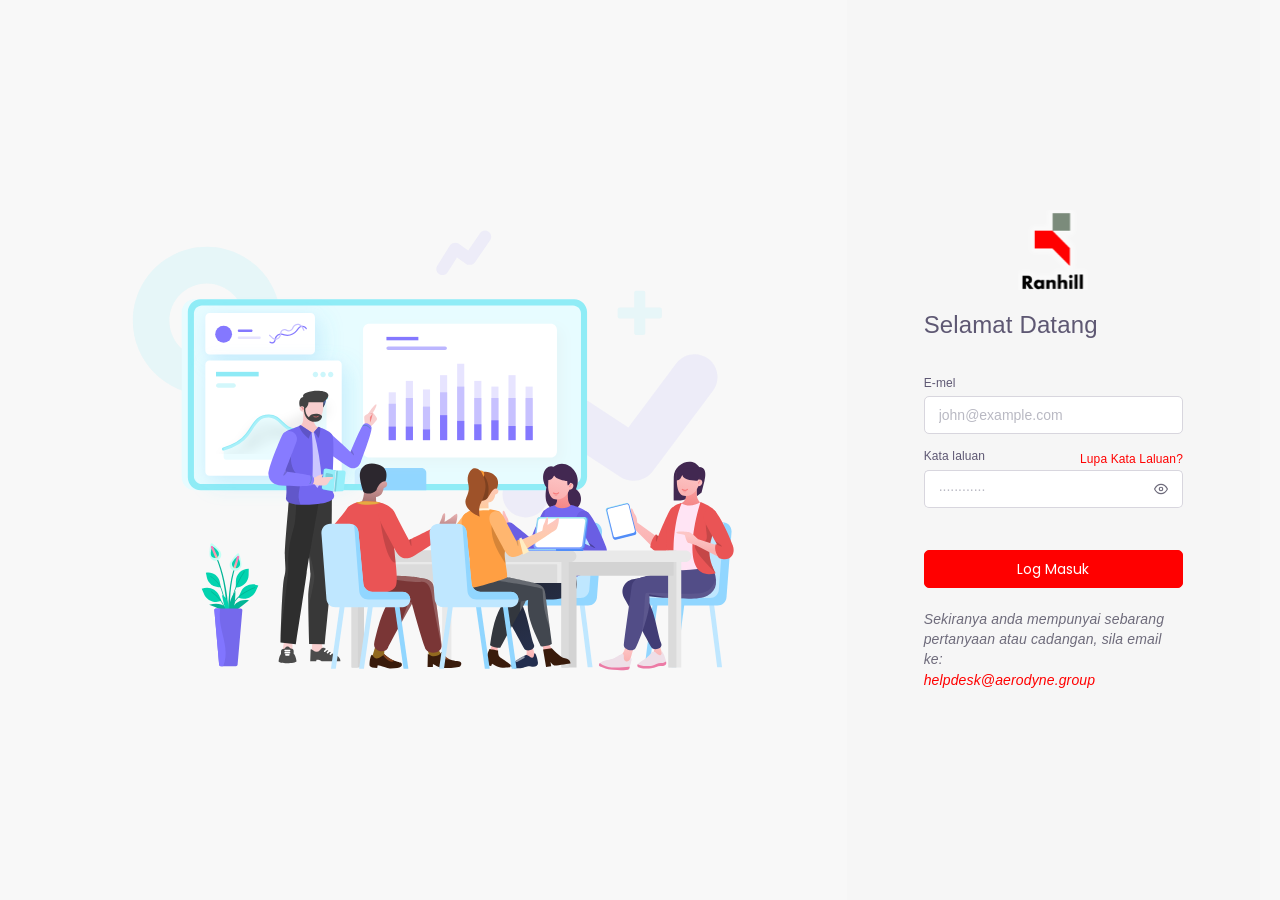
==== dev/index.html @ 2f84e198 "." ====
<!DOCTYPE html><html lang="en"><head><meta charset="utf-8"><meta http-equiv="X-UA-Compatible" content="IE=edge"><meta name="viewport" content="width=device-width,initial-scale=1,maximum-scale=1"><link rel="stylesheet" type="text/css" href="/loader.css"><link rel="icon" href="/favicon.ico"><link rel="stylesheet" href="https://cdnjs.cloudflare.com/ajax/libs/font-awesome/6.0.0/css/all.min.css" crossorigin="anonymous"><link href="https://fonts.googleapis.com/css2?family=Poppins:ital,wght@0,300;0,400;0,500;0,600;1,400&display=swap" rel="stylesheet"><title>RANHILL</title><link href="/css/chunk-03ecb1c4.260690ee.css" rel="prefetch"><link href="/css/chunk-05d6237e.71433089.css" rel="prefetch"><link href="/css/chunk-06770cbf.729e49d7.css" rel="prefetch"><link href="/css/chunk-07aac7b1.ab89e4b3.css" rel="prefetch"><link href="/css/chunk-0ba16ef6.c146b3fc.css" rel="prefetch"><link href="/css/chunk-110f6eea.3025764c.css" rel="prefetch"><link href="/css/chunk-127227ec.64ab61eb.css" rel="prefetch"><link href="/css/chunk-148cdbd4.ab89e4b3.css" rel="prefetch"><link href="/css/chunk-160bb21f.a2921c3e.css" rel="prefetch"><link href="/css/chunk-178dfb83.c356e072.css" rel="prefetch"><link href="/css/chunk-179b18a7.2e6e841d.css" rel="prefetch"><link href="/css/chunk-198aeab0.7c510acf.css" rel="prefetch"><link href="/css/chunk-1a415839.022b3b2d.css" rel="prefetch"><link href="/css/chunk-1b31fbc4.f773d3e7.css" rel="prefetch"><link href="/css/chunk-1ca1a880.d22d9204.css" rel="prefetch"><link href="/css/chunk-2355fd8a.7d46bb4c.css" rel="prefetch"><link href="/css/chunk-24d49e5a.d8c78e6c.css" rel="prefetch"><link href="/css/chunk-2e875005.1e9f063c.css" rel="prefetch"><link href="/css/chunk-30ff8ad4.8272717d.css" rel="prefetch"><link href="/css/chunk-3236db18.ddc5e78e.css" rel="prefetch"><link href="/css/chunk-35d09354.417ec0cc.css" rel="prefetch"><link href="/css/chunk-390c6b6b.23cd5af6.css" rel="prefetch"><link href="/css/chunk-39e95a2c.aeca7db2.css" rel="prefetch"><link href="/css/chunk-3f7c06d8.782434bb.css" rel="prefetch"><link href="/css/chunk-435533f0.fb41c150.css" rel="prefetch"><link href="/css/chunk-44751c38.a828943c.css" rel="prefetch"><link href="/css/chunk-4c1d3210.a9260ce9.css" rel="prefetch"><link href="/css/chunk-52c52418.fb08891b.css" rel="prefetch"><link href="/css/chunk-58c81aa1.3e3825b8.css" rel="prefetch"><link href="/css/chunk-673f908b.973eef01.css" rel="prefetch"><link href="/css/chunk-6934a207.6c42f71d.css" rel="prefetch"><link href="/css/chunk-6e8ed80b.59fa33c9.css" rel="prefetch"><link href="/css/chunk-70ae999c.42703868.css" rel="prefetch"><link href="/css/chunk-733ad7d5.ec0c1c99.css" rel="prefetch"><link href="/css/chunk-777c7d09.2e6e841d.css" rel="prefetch"><link href="/css/chunk-790e5ab4.c7137c7c.css" rel="prefetch"><link href="/css/chunk-7cc65ef8.118358fb.css" rel="prefetch"><link href="/css/chunk-891302b8.492509be.css" rel="prefetch"><link href="/css/chunk-9a2e267e.85ed22c4.css" rel="prefetch"><link href="/css/chunk-9ca20136.7b797d7b.css" rel="prefetch"><link href="/css/chunk-af31b2ae.3e3825b8.css" rel="prefetch"><link href="/css/chunk-b709aaae.f36eccb7.css" rel="prefetch"><link href="/css/chunk-b881814e.2e6e841d.css" rel="prefetch"><link href="/css/chunk-b8921f18.005cae42.css" rel="prefetch"><link href="/css/chunk-d2fe1882.01c46d05.css" rel="prefetch"><link href="/css/chunk-ddd0a8fa.6bf59165.css" rel="prefetch"><link href="/css/chunk-e19f2c1c.d17dad1d.css" rel="prefetch"><link href="/js/chunk-03ecb1c4.d60ad6bf.js" rel="prefetch"><link href="/js/chunk-05d6237e.ffaaebe8.js" rel="prefetch"><link href="/js/chunk-06770cbf.7de17433.js" rel="prefetch"><link href="/js/chunk-07aac7b1.cc33c944.js" rel="prefetch"><link href="/js/chunk-0ba16ef6.06ba91e3.js" rel="prefetch"><link href="/js/chunk-110f6eea.30cc268a.js" rel="prefetch"><link href="/js/chunk-127227ec.dcae92b0.js" rel="prefetch"><link href="/js/chunk-148cdbd4.57b6c246.js" rel="prefetch"><link href="/js/chunk-160bb21f.0d377065.js" rel="prefetch"><link href="/js/chunk-178dfb83.2232e7b7.js" rel="prefetch"><link href="/js/chunk-179b18a7.9a9a5b9d.js" rel="prefetch"><link href="/js/chunk-18f2ad66.2487ccb2.js" rel="prefetch"><link href="/js/chunk-18f37820.0db5993f.js" rel="prefetch"><link href="/js/chunk-198aeab0.93be19cb.js" rel="prefetch"><link href="/js/chunk-1a415839.d2598322.js" rel="prefetch"><link href="/js/chunk-1a746d4a.dd40b6c6.js" rel="prefetch"><link href="/js/chunk-1b31fbc4.3e276177.js" rel="prefetch"><link href="/js/chunk-1ca1a880.13b84cdd.js" rel="prefetch"><link href="/js/chunk-2355fd8a.9dc04153.js" rel="prefetch"><link href="/js/chunk-24d49e5a.3431355a.js" rel="prefetch"><link href="/js/chunk-2d0aa566.05207399.js" rel="prefetch"><link href="/js/chunk-2d0abe09.b624ef4e.js" rel="prefetch"><link href="/js/chunk-2d0aed27.b1f13cc4.js" rel="prefetch"><link href="/js/chunk-2d0b28ca.ec06229b.js" rel="prefetch"><link href="/js/chunk-2d0b2954.a2c38927.js" rel="prefetch"><link href="/js/chunk-2d0b39cb.119cf414.js" rel="prefetch"><link href="/js/chunk-2d0b6719.005c22be.js" rel="prefetch"><link href="/js/chunk-2d0b8ddc.a29aff2f.js" rel="prefetch"><link href="/js/chunk-2d0b919c.685f4527.js" rel="prefetch"><link href="/js/chunk-2d0ba1c4.4333753f.js" rel="prefetch"><link href="/js/chunk-2d0ba462.e46ebbcc.js" rel="prefetch"><link href="/js/chunk-2d0ba757.f46a2a88.js" rel="prefetch"><link href="/js/chunk-2d0bae13.754ec230.js" rel="prefetch"><link href="/js/chunk-2d0bd263.06ee1d8d.js" rel="prefetch"><link href="/js/chunk-2d0c4c35.b2000732.js" rel="prefetch"><link href="/js/chunk-2d0c7ce7.8155f228.js" rel="prefetch"><link href="/js/chunk-2d0c8069.02d17e1c.js" rel="prefetch"><link href="/js/chunk-2d0c89cb.688a4829.js" rel="prefetch"><link href="/js/chunk-2d0c8c20.593c5343.js" rel="prefetch"><link href="/js/chunk-2d0c9347.124b1f70.js" rel="prefetch"><link href="/js/chunk-2d0cbc5a.8de8096f.js" rel="prefetch"><link href="/js/chunk-2d0ced80.f0d0e439.js" rel="prefetch"><link href="/js/chunk-2d0cfae2.7daa9955.js" rel="prefetch"><link href="/js/chunk-2d0d2ae8.5f268d76.js" rel="prefetch"><link href="/js/chunk-2d0d30f4.5a922444.js" rel="prefetch"><link href="/js/chunk-2d0d3a96.ae4dfda1.js" rel="prefetch"><link href="/js/chunk-2d0d3c19.f3f12f68.js" rel="prefetch"><link href="/js/chunk-2d0d3fb6.6655cb24.js" rel="prefetch"><link href="/js/chunk-2d0d61dc.3d89e9a8.js" rel="prefetch"><link href="/js/chunk-2d0db867.beddc076.js" rel="prefetch"><link href="/js/chunk-2d0de343.abc50430.js" rel="prefetch"><link href="/js/chunk-2d0de940.15c9b0f2.js" rel="prefetch"><link href="/js/chunk-2d0e1459.7831a556.js" rel="prefetch"><link href="/js/chunk-2d0e59b3.09d046a8.js" rel="prefetch"><link href="/js/chunk-2d0e998d.ad64ce4a.js" rel="prefetch"><link href="/js/chunk-2d216214.259cecad.js" rel="prefetch"><link href="/js/chunk-2d216257.69e90091.js" rel="prefetch"><link href="/js/chunk-2d217318.599ae474.js" rel="prefetch"><link href="/js/chunk-2d217c5f.ce4b41f6.js" rel="prefetch"><link href="/js/chunk-2d21ace6.d151709a.js" rel="prefetch"><link href="/js/chunk-2d21b4cb.dae875c9.js" rel="prefetch"><link href="/js/chunk-2d21e3c8.debc26f0.js" rel="prefetch"><link href="/js/chunk-2d222d05.8f06262c.js" rel="prefetch"><link href="/js/chunk-2d224d0e.16e85978.js" rel="prefetch"><link href="/js/chunk-2d2254d0.84d24198.js" rel="prefetch"><link href="/js/chunk-2d2259b9.e831d10e.js" rel="prefetch"><link href="/js/chunk-2d2266fa.c4787ad0.js" rel="prefetch"><link href="/js/chunk-2d226ccb.6bfb64f5.js" rel="prefetch"><link href="/js/chunk-2d228ff3.95312c51.js" rel="prefetch"><link href="/js/chunk-2d2299c9.eff2f5f2.js" rel="prefetch"><link href="/js/chunk-2d22cc61.a6c76a1a.js" rel="prefetch"><link href="/js/chunk-2d22d0a1.4067e2eb.js" rel="prefetch"><link href="/js/chunk-2d230321.57cdf2eb.js" rel="prefetch"><link href="/js/chunk-2d230445.755d5ebd.js" rel="prefetch"><link href="/js/chunk-2d237151.533ed2d1.js" rel="prefetch"><link href="/js/chunk-2d238295.75d793dc.js" rel="prefetch"><link href="/js/chunk-2e875005.31930326.js" rel="prefetch"><link href="/js/chunk-30f9c660.a75426ef.js" rel="prefetch"><link href="/js/chunk-30ff8ad4.58dc1436.js" rel="prefetch"><link href="/js/chunk-3236db18.ec442583.js" rel="prefetch"><link href="/js/chunk-3465fcdc.c9b434c8.js" rel="prefetch"><link href="/js/chunk-359168a8.5a66680e.js" rel="prefetch"><link href="/js/chunk-35d09354.14cbfce1.js" rel="prefetch"><link href="/js/chunk-37b8d9d4.b94788d7.js" rel="prefetch"><link href="/js/chunk-390c6b6b.78363cfd.js" rel="prefetch"><link href="/js/chunk-39e95a2c.e5cc638b.js" rel="prefetch"><link href="/js/chunk-3b00b17d.ffbba97d.js" rel="prefetch"><link href="/js/chunk-3f7c06d8.0bc57e3c.js" rel="prefetch"><link href="/js/chunk-402bd283.656e255b.js" rel="prefetch"><link href="/js/chunk-435533f0.7e395b0e.js" rel="prefetch"><link href="/js/chunk-44751c38.1476b5b5.js" rel="prefetch"><link href="/js/chunk-47ae8bea.41c0903a.js" rel="prefetch"><link href="/js/chunk-4c1d3210.3a7d9ed3.js" rel="prefetch"><link href="/js/chunk-52c52418.87268f0c.js" rel="prefetch"><link href="/js/chunk-58c81aa1.2dad254a.js" rel="prefetch"><link href="/js/chunk-673f908b.c94c89c9.js" rel="prefetch"><link href="/js/chunk-6934a207.6d8c076c.js" rel="prefetch"><link href="/js/chunk-6e8ed80b.e80f062f.js" rel="prefetch"><link href="/js/chunk-6ed52977.da3e84e3.js" rel="prefetch"><link href="/js/chunk-70ae999c.eda5810b.js" rel="prefetch"><link href="/js/chunk-73263c9f.a4776e99.js" rel="prefetch"><link href="/js/chunk-733ad7d5.cf69e432.js" rel="prefetch"><link href="/js/chunk-777c7d09.f41a94d1.js" rel="prefetch"><link href="/js/chunk-790e5ab4.d4cd9d71.js" rel="prefetch"><link href="/js/chunk-7cc65ef8.3d9bb814.js" rel="prefetch"><link href="/js/chunk-7ccf4098.e66bce88.js" rel="prefetch"><link href="/js/chunk-82057316.eb8380c0.js" rel="prefetch"><link href="/js/chunk-891302b8.83edc64e.js" rel="prefetch"><link href="/js/chunk-8bd0957e.398c4612.js" rel="prefetch"><link href="/js/chunk-9a2e267e.22f3f951.js" rel="prefetch"><link href="/js/chunk-9ca20136.618088a8.js" rel="prefetch"><link href="/js/chunk-af31b2ae.2c5631fb.js" rel="prefetch"><link href="/js/chunk-b709aaae.54337431.js" rel="prefetch"><link href="/js/chunk-b881814e.7c911fc7.js" rel="prefetch"><link href="/js/chunk-b8921f18.17f7e727.js" rel="prefetch"><link href="/js/chunk-cc333910.51f6a846.js" rel="prefetch"><link href="/js/chunk-d2fe1882.302f3a80.js" rel="prefetch"><link href="/js/chunk-d4159152.fab089bf.js" rel="prefetch"><link href="/js/chunk-ddd0a8fa.bc2a8ab4.js" rel="prefetch"><link href="/js/chunk-e19f2c1c.ffceb874.js" rel="prefetch"><link href="/js/chunk-f97bc402.8240c5e8.js" rel="prefetch"><link href="/css/app.a037b772.css" rel="preload" as="style"><link href="/css/chunk-vendors.2bca5680.css" rel="preload" as="style"><link href="/js/app.f7d93f79.js" rel="preload" as="script"><link href="/js/chunk-vendors.0d0452e2.js" rel="preload" as="script"><link href="/css/chunk-vendors.2bca5680.css" rel="stylesheet"><link href="/css/app.a037b772.css" rel="stylesheet"></head><body><noscript><strong>Please enable Javascript to continue.</strong></noscript><div id="loading-bg"><div class="loading-logo"><img width="120px" src="/logo.png" alt="Logo"></div><div class="loading"><div class="effect-1 effects"></div><div class="effect-2 effects"></div><div class="effect-3 effects"></div></div></div><div id="app"></div><script src="/js/chunk-vendors.0d0452e2.js"></script><script src="/js/app.f7d93f79.js"></script></body></html>
---- loader.css ----
body {
  margin: 0;
}

#loading-bg {
  width: 100%;
  height: 100%;
  background: #fff;
  display: block;
  position: absolute;
}
.loading-logo {
  position: absolute;
  left: calc(50% - 65px);
  top: 42%;
}
.loading {
  position: absolute;
  left: calc(50% - 35px);
  top: 55%;
  width: 55px;
  height: 55px;
  border-radius: 50%;
  -webkit-box-sizing: border-box;
  box-sizing: border-box;
  border: 3px solid transparent;
}
.loading .effect-1,
.loading .effect-2 {
  position: absolute;
  width: 100%;
  height: 100%;
  border: 3px solid transparent;
  /* border-left: 3px solid rgba(121, 97, 249, 1); */
  border-left: 3px solid #09909f;
  border-radius: 50%;
  -webkit-box-sizing: border-box;
  box-sizing: border-box;
}

.loading .effect-1 {
  animation: rotate 1s ease infinite;
}
.loading .effect-2 {
  animation: rotateOpacity 1s ease infinite 0.1s;
}
.loading .effect-3 {
  position: absolute;
  width: 100%;
  height: 100%;
  border: 3px solid transparent;
  /* border-left: 3px solid rgba(121, 97, 249, 1); */
  border-left: 3px solid #28c76f;
  -webkit-animation: rotateOpacity 1s ease infinite 0.2s;
  animation: rotateOpacity 1s ease infinite 0.2s;
  border-radius: 50%;
  -webkit-box-sizing: border-box;
  box-sizing: border-box;
}

.loading .effects {
  transition: all 0.3s ease;
}

@keyframes rotate {
  0% {
    -webkit-transform: rotate(0deg);
    transform: rotate(0deg);
  }
  100% {
    -webkit-transform: rotate(1turn);
    transform: rotate(1turn);
  }
}
@keyframes rotateOpacity {
  0% {
    -webkit-transform: rotate(0deg);
    transform: rotate(0deg);
    opacity: 0.1;
  }
  100% {
    -webkit-transform: rotate(1turn);
    transform: rotate(1turn);
    opacity: 1;
  }
}
---- css/chunk-03ecb1c4.260690ee.css ----
.sini[data-v-280d4fc0]{height:3.714rem}.sini[data-v-280d4fc0],.sini[data-v-e28539a2]{display:block;width:100%;font-size:1rem;font-weight:400;line-height:1.45}.sini[data-v-e28539a2]{height:2.714rem}
---- css/chunk-05d6237e.71433089.css ----
.styleFont{font-size:2.5rem!important}.custom-checkbox .custom-control-label,.custom-radio .custom-control-label{font-size:1.5rem;position:static}.timeline-item-point[data-v-6797e8b6]{position:absolute;left:-6px;width:12px;height:12px;border-radius:50%;z-index:1}.timeline-item-point[data-v-6797e8b6]:before{content:"";z-index:1;border-radius:50%;width:20px;height:20px;position:absolute;top:-4px;left:-4px;bottom:0;right:0}.timeline-item[data-v-6797e8b6]{padding-left:2.5rem;position:relative}.timeline-item[data-v-6797e8b6]:not(:last-of-type){padding-bottom:2rem;border-left:1px solid red}.timeline-item[data-v-6797e8b6]:last-of-type:after{content:"";position:absolute;left:0;bottom:0;width:1px;height:100%;background:linear-gradient(#fff,#fff)}.timeline-item .timeline-item-point[data-v-6797e8b6]{position:absolute;left:-7px;width:12px;height:12px;top:0;border-radius:50%;z-index:1}.timeline-item .timeline-item-point[data-v-6797e8b6]:before{content:"";z-index:1;border-radius:50%;width:20px;height:20px;position:absolute;top:-4px;left:-4px;bottom:0;right:0}[data-v-700eba86]::-webkit-scrollbar{width:0;height:0}[data-v-700eba86]:hover::-webkit-scrollbar{width:10px;height:10px}[data-v-700eba86]::-webkit-scrollbar-thumb{border-radius:10px!important}[data-v-700eba86]:hover::-webkit-scrollbar-thumb{background-color:red}[data-v-700eba86]::-webkit-scrollbar-thumb:hover{border:2px solid #bbb9b9!important}.popover{max-width:600px}.table thead th{font-size:1rem!important}
---- css/chunk-06770cbf.729e49d7.css ----
.split[data-v-6accec37]{height:100%;width:50%;position:fixed;z-index:1;top:0;overflow-x:hidden;padding-top:20px}.left[data-v-6accec37]{background:url(../img/login.a25e9683.png);background-repeat:no-repeat;background-size:auto 100%;background-position:50%}.right[data-v-6accec37]{right:0;background-color:#fff}.centered[data-v-6accec37]{position:relative;top:50%;left:50%;transform:translate(-50%,-50%);padding:100px;text-align:center}.centered img[data-v-6accec37]{width:150px;border-radius:50%}.code[data-v-6accec37]{-webkit-appearance:none!important;-moz-appearance:textfield!important;border-radius:6px 6px;border-width:2px;box-sizing:border-box;flex:1 1 auto;font-size:34px;font-weight:lighter;height:80px;margin-left:4%;min-width:20px;max-width:52px;text-align:center;text-overflow:clip}.screensize[data-v-6accec37]{width:48%}@media screen and (max-width:1100px){.overridesplitright[data-v-6accec37]{width:100%!important}.overridesplitleft[data-v-6accec37]{display:none!important}}@media screen and (max-width:2000px){.screensize[data-v-6accec37]{width:48%}.code[data-v-6accec37]{font-size:18px;height:72px;margin-left:3%;width:10px}}@media screen and (max-width:1700px){.screensize[data-v-6accec37]{width:56%}.code[data-v-6accec37]{font-size:18px;height:72px;margin-left:3%;width:10px}}@media screen and (max-width:1400px){.screensize[data-v-6accec37]{width:66%}.code[data-v-6accec37]{font-size:18px;height:72px;margin-left:3%;width:10px}}@media screen and (max-width:1200px){.screensize[data-v-6accec37]{width:76%}.code[data-v-6accec37]{font-size:18px;height:72px;margin-left:3%;width:10px}}@media screen and (max-width:1100px){.screensize[data-v-6accec37]{width:76%}.code[data-v-6accec37]{font-size:18px;height:72px;margin-left:3%;width:10px}}@media screen and (max-width:800px){.screensize[data-v-6accec37]{width:56%}.code[data-v-6accec37]{font-size:18px;height:72px;margin-left:3%;width:10px}}@media screen and (max-width:500px){.screensize[data-v-6accec37]{width:76%}.code[data-v-6accec37]{font-size:12px;height:62px;margin-left:2%;width:10px}}@media screen and (max-width:400px){.screensize[data-v-6accec37]{width:76%}.code[data-v-6accec37]{font-size:12px;height:62px;margin-left:2%;width:10px}}@media screen and (max-width:300px){.screensize[data-v-6accec37]{width:86%}.code[data-v-6accec37]{font-size:10px;height:52px;margin-left:2%;width:10px}}
---- css/chunk-07aac7b1.ab89e4b3.css ----
.timeline-item-point[data-v-6797e8b6]{position:absolute;left:-6px;width:12px;height:12px;border-radius:50%;z-index:1}.timeline-item-point[data-v-6797e8b6]:before{content:"";z-index:1;border-radius:50%;width:20px;height:20px;position:absolute;top:-4px;left:-4px;bottom:0;right:0}.timeline-item[data-v-6797e8b6]{padding-left:2.5rem;position:relative}.timeline-item[data-v-6797e8b6]:not(:last-of-type){padding-bottom:2rem;border-left:1px solid red}.timeline-item[data-v-6797e8b6]:last-of-type:after{content:"";position:absolute;left:0;bottom:0;width:1px;height:100%;background:linear-gradient(#fff,#fff)}.timeline-item .timeline-item-point[data-v-6797e8b6]{position:absolute;left:-7px;width:12px;height:12px;top:0;border-radius:50%;z-index:1}.timeline-item .timeline-item-point[data-v-6797e8b6]:before{content:"";z-index:1;border-radius:50%;width:20px;height:20px;position:absolute;top:-4px;left:-4px;bottom:0;right:0}.styleFont{font-size:2.5rem!important}.custom-checkbox .custom-control-label,.custom-radio .custom-control-label{font-size:1.5rem;position:static}.popover{max-width:600px}::-webkit-scrollbar{width:0;height:0}:hover::-webkit-scrollbar{width:10px;height:10px}::-webkit-scrollbar-thumb{border-radius:10px!important}:hover::-webkit-scrollbar-thumb{background-color:red}::-webkit-scrollbar-thumb:hover{border:2px solid #bbb9b9!important}.table thead th{font-size:1rem!important}.vdp-datepicker *{box-sizing:border-box;font-size:small;text-align:center;right:0!important;top:10px}.vdp-datepicker__calendar{top:30px!important}input,optgroup,select,textarea{margin:0;font-family:inherit;font-size:inherit;line-height:inherit;height:2.142rem;font-size:.857rem;border:1px solid #d8d6de;color:#6e6b7b;border-radius:.357rem}.show-year-history .vdp-datepicker__calendar{left:0!important}
---- css/chunk-0ba16ef6.c146b3fc.css ----
@keyframes passing-through{0%{opacity:0;transform:translateY(40px)}30%,70%{opacity:1;transform:translateY(0)}to{opacity:0;transform:translateY(-40px)}}@keyframes slide-in{0%{opacity:0;transform:translateY(40px)}30%{opacity:1;transform:translateY(0)}}@keyframes pulse{0%{transform:scale(1)}10%{transform:scale(1.1)}20%{transform:scale(1)}}.dropzone,.dropzone *{box-sizing:border-box}.dropzone{min-height:150px;border:2px solid rgba(0,0,0,.3);background:#fff;padding:20px 20px}.dropzone.dz-clickable{cursor:pointer}.dropzone.dz-clickable *{cursor:default}.dropzone.dz-clickable .dz-message,.dropzone.dz-clickable .dz-message *{cursor:pointer}.dropzone.dz-started .dz-message{display:none}.dropzone.dz-drag-hover{border-style:solid}.dropzone.dz-drag-hover .dz-message{opacity:.5}.dropzone .dz-message{text-align:center;margin:2em 0}.dropzone .dz-preview{position:relative;display:inline-block;vertical-align:top;margin:16px;min-height:100px}.dropzone .dz-preview:hover{z-index:1000}.dropzone .dz-preview.dz-file-preview .dz-image{border-radius:20px;background:#999;background:linear-gradient(180deg,#eee,#ddd)}.dropzone .dz-preview.dz-file-preview .dz-details{opacity:1}.dropzone .dz-preview.dz-image-preview{background:#fff}.dropzone .dz-preview.dz-image-preview .dz-details{transition:opacity .2s linear}.dropzone .dz-preview .dz-remove{font-size:14px;text-align:center;display:block;cursor:pointer;border:none}.dropzone .dz-preview .dz-remove:hover{text-decoration:underline}.dropzone .dz-preview:hover .dz-details{opacity:1}.dropzone .dz-preview .dz-details{z-index:20;position:absolute;top:0;left:0;opacity:0;font-size:13px;min-width:100%;max-width:100%;padding:2em 1em;text-align:center;color:rgba(0,0,0,.9);line-height:150%}.dropzone .dz-preview .dz-details .dz-size{margin-bottom:1em;font-size:16px}.dropzone .dz-preview .dz-details .dz-filename{white-space:nowrap}.dropzone .dz-preview .dz-details .dz-filename:hover span{border:1px solid hsla(0,0%,78.4%,.8);background-color:hsla(0,0%,100%,.8)}.dropzone .dz-preview .dz-details .dz-filename:not(:hover){overflow:hidden;text-overflow:ellipsis}.dropzone .dz-preview .dz-details .dz-filename:not(:hover) span{border:1px solid transparent}.dropzone .dz-preview .dz-details .dz-filename span,.dropzone .dz-preview .dz-details .dz-size span{background-color:hsla(0,0%,100%,.4);padding:0 .4em;border-radius:3px}.dropzone .dz-preview:hover .dz-image img{transform:scale(1.05);filter:blur(8px)}.dropzone .dz-preview .dz-image{border-radius:20px;overflow:hidden;width:120px;height:120px;position:relative;display:block;z-index:10}.dropzone .dz-preview .dz-image img{display:block}.dropzone .dz-preview.dz-success .dz-success-mark{animation:passing-through 3s cubic-bezier(.77,0,.175,1)}.dropzone .dz-preview.dz-error .dz-error-mark{opacity:1;animation:slide-in 3s cubic-bezier(.77,0,.175,1)}.dropzone .dz-preview .dz-error-mark,.dropzone .dz-preview .dz-success-mark{pointer-events:none;opacity:0;z-index:500;position:absolute;display:block;top:50%;left:50%;margin-left:-27px;margin-top:-27px}.dropzone .dz-preview .dz-error-mark svg,.dropzone .dz-preview .dz-success-mark svg{display:block;width:54px;height:54px}.dropzone .dz-preview.dz-processing .dz-progress{opacity:1;transition:all .2s linear}.dropzone .dz-preview.dz-complete .dz-progress{opacity:0;transition:opacity .4s ease-in}.dropzone .dz-preview:not(.dz-processing) .dz-progress{animation:pulse 6s ease infinite}.dropzone .dz-preview .dz-progress{opacity:1;z-index:1000;pointer-events:none;position:absolute;height:16px;left:50%;top:50%;margin-top:-8px;width:80px;margin-left:-40px;background:hsla(0,0%,100%,.9);-webkit-transform:scale(1);border-radius:8px;overflow:hidden}.dropzone .dz-preview .dz-progress .dz-upload{background:#333;background:linear-gradient(180deg,#666,#444);position:absolute;top:0;left:0;bottom:0;width:0;transition:width .3s ease-in-out}.dropzone .dz-preview.dz-error .dz-error-message{display:block}.dropzone .dz-preview.dz-error:hover .dz-error-message{opacity:1;pointer-events:auto}.dropzone .dz-preview .dz-error-message{pointer-events:none;z-index:1000;position:absolute;display:block;display:none;opacity:0;transition:opacity .3s ease;border-radius:8px;font-size:13px;top:130px;left:-10px;width:140px;background:#be2626;background:linear-gradient(180deg,#be2626,#a92222);padding:.5em 1.2em;color:#fff}.dropzone .dz-preview .dz-error-message:after{content:"";position:absolute;top:-6px;left:64px;width:0;height:0;border-left:6px solid transparent;border-right:6px solid transparent;border-bottom:6px solid #be2626}.vue-dropzone{border:2px solid #e5e5e5;font-family:Arial,sans-serif;letter-spacing:.2px;color:#777;transition:.2s linear}.vue-dropzone:hover{background-color:#f6f6f6}.vue-dropzone>i{color:#ccc}.vue-dropzone>.dz-preview .dz-image{border-radius:0;width:100%;height:100%}.vue-dropzone>.dz-preview .dz-image img:not([src]){width:200px;height:200px}.vue-dropzone>.dz-preview .dz-image:hover img{transform:none;-webkit-filter:none}.vue-dropzone>.dz-preview .dz-details{bottom:0;top:0;color:#fff;background-color:rgba(33,150,243,.8);transition:opacity .2s linear;text-align:left}.vue-dropzone>.dz-preview .dz-details .dz-filename{overflow:hidden}.vue-dropzone>.dz-preview .dz-details .dz-filename span,.vue-dropzone>.dz-preview .dz-details .dz-size span{background-color:transparent}.vue-dropzone>.dz-preview .dz-details .dz-filename:not(:hover) span{border:none}.vue-dropzone>.dz-preview .dz-details .dz-filename:hover span{background-color:transparent;border:none}.vue-dropzone>.dz-preview .dz-progress .dz-upload{background:#ccc}.vue-dropzone>.dz-preview .dz-remove{position:absolute;z-index:30;color:#fff;margin-left:15px;padding:10px;top:inherit;bottom:15px;border:2px solid #fff;text-decoration:none;text-transform:uppercase;font-size:.8rem;font-weight:800;letter-spacing:1.1px;opacity:0}.vue-dropzone>.dz-preview:hover .dz-remove{opacity:1}.vue-dropzone>.dz-preview .dz-error-mark,.vue-dropzone>.dz-preview .dz-success-mark{margin-left:auto;margin-top:auto;width:100%;top:35%;left:0}.vue-dropzone>.dz-preview .dz-error-mark svg,.vue-dropzone>.dz-preview .dz-success-mark svg{margin-left:auto;margin-right:auto}.vue-dropzone>.dz-preview .dz-error-message{margin-left:auto;margin-right:auto;left:0;width:100%;text-align:center}.vue-dropzone>.dz-preview .dz-error-message:after{display:none}.customTable>tbody>tr>td:nth-child(n+2){padding:0}.customTable>tbody>tr>td:nth-child(n+2)>div{display:flex;justify-content:center;align-items:center}.customTable>tbody>tr>td:nth-child(n+2)>div:nth-child(n+1){border-bottom:1px solid #ebe9f1}.custom_td .table td{width:50%;white-space:pre-line;vertical-align:top;text-align:left}.bahagian2{font-family:Poppins;font-style:normal;font-weight:600;font-size:22px;line-height:30px;letter-spacing:.4px;color:#000;text-align:end!important}.kandungan{line-height:27px;text-align:start}.confirmButton[data-v-476a0589]{border-color:red!important;background-color:red!important;color:#fff!important}.confirmButton[data-v-476a0589]:hover:not(.disabled):not(:disabled){box-shadow:0 8px 25px -8px #e5eaee}.disable-flat-pickr{background-color:grey}.star{font-family:Poppins;font-style:normal;font-weight:600;font-size:20px;line-height:24px;letter-spacing:.1em}.star,a{color:#000}a:hover{color:red}.addItem{background-color:#efefef!important}.addItem,.addItem2{border-radius:.357rem}.addItem2{background-color:#fff!important}input[type=file]{text-align:left}.hiddenFileInput>input[data-v-1a8c619c]{height:100%;width:90;opacity:0;cursor:pointer}.hiddenFileInput[data-v-1a8c619c]{display:inline-block;overflow:hidden;height:60px;width:150px;background:no-repeat;background-image:url([data-uri])}.flatpickr-calendar .flatpickr-day{color:#6e6b7b}.flatpickr-calendar .flatpickr-day.today{border-color:red}.flatpickr-calendar .flatpickr-day.today:hover{background:transparent;color:#6e6b7b}.flatpickr-calendar .flatpickr-day.selected,.flatpickr-calendar .flatpickr-day.selected:hover{background:red;color:#fff;border-color:red}.flatpickr-calendar .flatpickr-day.inRange,.flatpickr-calendar .flatpickr-day.inRange:hover{background:#f99;border-color:#f99;box-shadow:-5px 0 0 #f99,5px 0 0 #f99}.flatpickr-calendar .flatpickr-day.endRange,.flatpickr-calendar .flatpickr-day.endRange:hover,.flatpickr-calendar .flatpickr-day.startRange,.flatpickr-calendar .flatpickr-day.startRange:hover{background:red;color:#fff;border-color:red}.flatpickr-calendar .flatpickr-day.endRange.startRange+.endRange:not(:nth-child(7n+1)),.flatpickr-calendar .flatpickr-day.selected.startRange+.endRange:not(:nth-child(7n+1)),.flatpickr-calendar .flatpickr-day.startRange.startRange+.endRange:not(:nth-child(7n+1)){box-shadow:-10px 0 0 red}.flatpickr-calendar .flatpickr-day.flatpickr-disabled,.flatpickr-calendar .flatpickr-day.nextMonthDay,.flatpickr-calendar .flatpickr-day.prevMonthDay{color:#dae1e7}.flatpickr-calendar .flatpickr-day:hover{background:#f6f6f6}.flatpickr-calendar:after,.flatpickr-calendar:before{display:none}.flatpickr-calendar .flatpickr-months .flatpickr-next-month,.flatpickr-calendar .flatpickr-months .flatpickr-prev-month{top:-5px}.flatpickr-calendar .flatpickr-months .flatpickr-next-month:hover i,.flatpickr-calendar .flatpickr-months .flatpickr-next-month:hover svg,.flatpickr-calendar .flatpickr-months .flatpickr-prev-month:hover i,.flatpickr-calendar .flatpickr-months .flatpickr-prev-month:hover svg{fill:red}.flatpickr-calendar .flatpickr-current-month span.cur-month{font-weight:300}.flatpickr-time .flatpickr-am-pm:focus,.flatpickr-time .flatpickr-am-pm:hover,.flatpickr-time input:focus,.flatpickr-time input:hover{background:#fff}.dark-layout .flatpickr-calendar{background:#161d31;border-color:#161d31;box-shadow:none}.dark-layout .flatpickr-calendar .flatpickr-months i,.dark-layout .flatpickr-calendar .flatpickr-months svg{fill:#b4b7bd}.dark-layout .flatpickr-calendar .flatpickr-month{color:#b4b7bd}.dark-layout .flatpickr-calendar .flatpickr-weekwrapper .flatpickr-weeks{box-shadow:1px 0 0 #3b4253}.dark-layout .flatpickr-calendar .flatpickr-day,.dark-layout .flatpickr-calendar .flatpickr-day.today:hover,.dark-layout .flatpickr-calendar .flatpickr-weekday{color:#b4b7bd}.dark-layout .flatpickr-calendar .flatpickr-day.selected{color:#fff}.dark-layout .flatpickr-calendar .flatpickr-day.flatpickr-disabled,.dark-layout .flatpickr-calendar .flatpickr-day.nextMonthDay,.dark-layout .flatpickr-calendar .flatpickr-day.prevMonthDay{color:#4e5154!important}.dark-layout .flatpickr-calendar .flatpickr-day.inRange,.dark-layout .flatpickr-calendar .flatpickr-day.inRange:hover{background:#283046;border-color:#283046;box-shadow:-5px 0 0 #283046,5px 0 0 #283046}.dark-layout .flatpickr-calendar .flatpickr-day:hover:not(.selected):not(.today):not(.startRange):not(.endRange){color:#b4b7bd;border-color:#283046}.dark-layout .flatpickr-calendar .flatpickr-days .flatpickr-day:hover:not(.selected):not(.today):not(.startRange):not(.endRange){background:#283046}.dark-layout .flatpickr-calendar .flatpickr-time{border-color:#161d31!important}.dark-layout .flatpickr-calendar .flatpickr-time .flatpickr-am-pm,.dark-layout .flatpickr-calendar .flatpickr-time .numInput{color:#b4b7bd}.dark-layout .flatpickr-calendar .flatpickr-time .flatpickr-am-pm:hover,.dark-layout .flatpickr-calendar .flatpickr-time .numInput:hover{background:#161d31}.dark-layout .flatpickr-calendar .flatpickr-time .arrowUp:after{border-bottom-color:#b4b7bd}.dark-layout .flatpickr-calendar .flatpickr-time .arrowDown:after{border-top-color:#b4b7bd}.dark-layout .flatpickr-time .flatpickr-am-pm:focus,.dark-layout .flatpickr-time .flatpickr-am-pm:hover,.dark-layout .flatpickr-time input:focus,.dark-layout .flatpickr-time input:hover{background:#161d31}.flatpickr-human-friendly[readonly],.flatpickr-input[readonly],.flatpickr-input~.form-control[readonly]{background-color:inherit;opacity:1!important}.flatpickr-weekdays{margin-top:8px}.flatpickr-current-month .flatpickr-monthDropdown-months{-webkit-appearance:none}.flatpickr-current-month .flatpickr-monthDropdown-months,.flatpickr-current-month .numInputWrapper{font-size:1.1rem;border-radius:4px;padding:2px;transition:all .15s ease-out}.flatpickr-current-month .flatpickr-monthDropdown-months span,.flatpickr-current-month .numInputWrapper span{display:none}html[dir=rtl] .flatpickr-calendar .flatpickr-next-month svg,html[dir=rtl] .flatpickr-calendar .flatpickr-prev-month svg{transform:rotate(180deg)}.ellipsisProfile{white-space:nowrap;overflow:hidden;text-overflow:ellipsis}.bahagian{font-weight:500;line-height:30px}.bahagian,.kandungan{font-size:22px;font-family:Poppins;font-style:normal;letter-spacing:.4px;color:#000}.kandungan{font-weight:400;line-height:16px}.input-kandungan{font-size:22px}.score{font-size:18px}.manager-score,.score{font-family:Poppins;font-style:normal;font-weight:600;line-height:24px;letter-spacing:.1em;color:#000}.manager-score{width:100%}
---- css/chunk-110f6eea.3025764c.css ----
.hoverIcon[data-v-57f4c041]{color:purple;cursor:pointer}.hoverIcon[data-v-57f4c041]:hover{color:red}.hoverIcon[data-v-3252dd38]{color:purple;cursor:pointer}.hoverIcon[data-v-3252dd38]:hover{color:red}.hoverIcon[data-v-1dce270a]{color:purple;cursor:pointer}.hoverIcon[data-v-1dce270a]:hover{color:red}.hoverIcon[data-v-8cce453a]{color:purple;cursor:pointer}.hoverIcon[data-v-8cce453a]:hover{color:red}.hoverIcon[data-v-6ce60528]{color:purple;cursor:pointer}.hoverIcon[data-v-6ce60528]:hover{color:red}.hoverIcon[data-v-d8e152ce]{color:purple;cursor:pointer}.hoverIcon[data-v-d8e152ce]:hover{color:red}
---- css/chunk-127227ec.64ab61eb.css ----
.show-only-year .vdp-datepicker[data-v-397a7f40]{text-align:center!important}.show-only-year .vdp-datepicker__calendar[data-v-397a7f40]{background:#fff;font-size:14px;padding:3px;border-radius:6px;border:1px solid #ccc}.show-only-year .vdp-datepicker__calendar .cell.selected[data-v-397a7f40]{background:red;border-radius:6px}.show-only-year .vdp-datepicker__calendar .cell[data-v-397a7f40]:hover{border:1px solid red!important;border-radius:6px}.year-custom[data-v-397a7f40]{background:#fff;border-radius:6px;padding-left:12px;border:none;color:grey;border:1px solid #d8d6de}.Margin[data-v-397a7f40]{margin:.5rem}[data-v-397a7f40]::-webkit-scrollbar{width:0;height:0}[data-v-397a7f40]:hover::-webkit-scrollbar{width:10px;height:10px}[data-v-397a7f40]::-webkit-scrollbar-thumb{border-radius:10px!important}[data-v-397a7f40]:hover::-webkit-scrollbar-thumb{background-color:red}[data-v-397a7f40]::-webkit-scrollbar-thumb:hover{border:2px solid #bbb9b9!important}
---- css/chunk-148cdbd4.ab89e4b3.css ----
.timeline-item-point[data-v-6797e8b6]{position:absolute;left:-6px;width:12px;height:12px;border-radius:50%;z-index:1}.timeline-item-point[data-v-6797e8b6]:before{content:"";z-index:1;border-radius:50%;width:20px;height:20px;position:absolute;top:-4px;left:-4px;bottom:0;right:0}.timeline-item[data-v-6797e8b6]{padding-left:2.5rem;position:relative}.timeline-item[data-v-6797e8b6]:not(:last-of-type){padding-bottom:2rem;border-left:1px solid red}.timeline-item[data-v-6797e8b6]:last-of-type:after{content:"";position:absolute;left:0;bottom:0;width:1px;height:100%;background:linear-gradient(#fff,#fff)}.timeline-item .timeline-item-point[data-v-6797e8b6]{position:absolute;left:-7px;width:12px;height:12px;top:0;border-radius:50%;z-index:1}.timeline-item .timeline-item-point[data-v-6797e8b6]:before{content:"";z-index:1;border-radius:50%;width:20px;height:20px;position:absolute;top:-4px;left:-4px;bottom:0;right:0}.styleFont{font-size:2.5rem!important}.custom-checkbox .custom-control-label,.custom-radio .custom-control-label{font-size:1.5rem;position:static}.popover{max-width:600px}::-webkit-scrollbar{width:0;height:0}:hover::-webkit-scrollbar{width:10px;height:10px}::-webkit-scrollbar-thumb{border-radius:10px!important}:hover::-webkit-scrollbar-thumb{background-color:red}::-webkit-scrollbar-thumb:hover{border:2px solid #bbb9b9!important}.table thead th{font-size:1rem!important}.vdp-datepicker *{box-sizing:border-box;font-size:small;text-align:center;right:0!important;top:10px}.vdp-datepicker__calendar{top:30px!important}input,optgroup,select,textarea{margin:0;font-family:inherit;font-size:inherit;line-height:inherit;height:2.142rem;font-size:.857rem;border:1px solid #d8d6de;color:#6e6b7b;border-radius:.357rem}.show-year-history .vdp-datepicker__calendar{left:0!important}
---- css/chunk-160bb21f.a2921c3e.css ----
.flatpickr-calendar .flatpickr-day{color:#6e6b7b}.flatpickr-calendar .flatpickr-day.today{border-color:red}.flatpickr-calendar .flatpickr-day.today:hover{background:transparent;color:#6e6b7b}.flatpickr-calendar .flatpickr-day.selected,.flatpickr-calendar .flatpickr-day.selected:hover{background:red;color:#fff;border-color:red}.flatpickr-calendar .flatpickr-day.inRange,.flatpickr-calendar .flatpickr-day.inRange:hover{background:#f99;border-color:#f99;box-shadow:-5px 0 0 #f99,5px 0 0 #f99}.flatpickr-calendar .flatpickr-day.endRange,.flatpickr-calendar .flatpickr-day.endRange:hover,.flatpickr-calendar .flatpickr-day.startRange,.flatpickr-calendar .flatpickr-day.startRange:hover{background:red;color:#fff;border-color:red}.flatpickr-calendar .flatpickr-day.endRange.startRange+.endRange:not(:nth-child(7n+1)),.flatpickr-calendar .flatpickr-day.selected.startRange+.endRange:not(:nth-child(7n+1)),.flatpickr-calendar .flatpickr-day.startRange.startRange+.endRange:not(:nth-child(7n+1)){box-shadow:-10px 0 0 red}.flatpickr-calendar .flatpickr-day.flatpickr-disabled,.flatpickr-calendar .flatpickr-day.nextMonthDay,.flatpickr-calendar .flatpickr-day.prevMonthDay{color:#dae1e7}.flatpickr-calendar .flatpickr-day:hover{background:#f6f6f6}.flatpickr-calendar:after,.flatpickr-calendar:before{display:none}.flatpickr-calendar .flatpickr-months .flatpickr-next-month,.flatpickr-calendar .flatpickr-months .flatpickr-prev-month{top:-5px}.flatpickr-calendar .flatpickr-months .flatpickr-next-month:hover i,.flatpickr-calendar .flatpickr-months .flatpickr-next-month:hover svg,.flatpickr-calendar .flatpickr-months .flatpickr-prev-month:hover i,.flatpickr-calendar .flatpickr-months .flatpickr-prev-month:hover svg{fill:red}.flatpickr-calendar .flatpickr-current-month span.cur-month{font-weight:300}.flatpickr-time .flatpickr-am-pm:focus,.flatpickr-time .flatpickr-am-pm:hover,.flatpickr-time input:focus,.flatpickr-time input:hover{background:#fff}.dark-layout .flatpickr-calendar{background:#161d31;border-color:#161d31;box-shadow:none}.dark-layout .flatpickr-calendar .flatpickr-months i,.dark-layout .flatpickr-calendar .flatpickr-months svg{fill:#b4b7bd}.dark-layout .flatpickr-calendar .flatpickr-month{color:#b4b7bd}.dark-layout .flatpickr-calendar .flatpickr-weekwrapper .flatpickr-weeks{box-shadow:1px 0 0 #3b4253}.dark-layout .flatpickr-calendar .flatpickr-day,.dark-layout .flatpickr-calendar .flatpickr-day.today:hover,.dark-layout .flatpickr-calendar .flatpickr-weekday{color:#b4b7bd}.dark-layout .flatpickr-calendar .flatpickr-day.selected{color:#fff}.dark-layout .flatpickr-calendar .flatpickr-day.flatpickr-disabled,.dark-layout .flatpickr-calendar .flatpickr-day.nextMonthDay,.dark-layout .flatpickr-calendar .flatpickr-day.prevMonthDay{color:#4e5154!important}.dark-layout .flatpickr-calendar .flatpickr-day.inRange,.dark-layout .flatpickr-calendar .flatpickr-day.inRange:hover{background:#283046;border-color:#283046;box-shadow:-5px 0 0 #283046,5px 0 0 #283046}.dark-layout .flatpickr-calendar .flatpickr-day:hover:not(.selected):not(.today):not(.startRange):not(.endRange){color:#b4b7bd;border-color:#283046}.dark-layout .flatpickr-calendar .flatpickr-days .flatpickr-day:hover:not(.selected):not(.today):not(.startRange):not(.endRange){background:#283046}.dark-layout .flatpickr-calendar .flatpickr-time{border-color:#161d31!important}.dark-layout .flatpickr-calendar .flatpickr-time .flatpickr-am-pm,.dark-layout .flatpickr-calendar .flatpickr-time .numInput{color:#b4b7bd}.dark-layout .flatpickr-calendar .flatpickr-time .flatpickr-am-pm:hover,.dark-layout .flatpickr-calendar .flatpickr-time .numInput:hover{background:#161d31}.dark-layout .flatpickr-calendar .flatpickr-time .arrowUp:after{border-bottom-color:#b4b7bd}.dark-layout .flatpickr-calendar .flatpickr-time .arrowDown:after{border-top-color:#b4b7bd}.dark-layout .flatpickr-time .flatpickr-am-pm:focus,.dark-layout .flatpickr-time .flatpickr-am-pm:hover,.dark-layout .flatpickr-time input:focus,.dark-layout .flatpickr-time input:hover{background:#161d31}.flatpickr-human-friendly[readonly],.flatpickr-input[readonly],.flatpickr-input~.form-control[readonly]{background-color:inherit;opacity:1!important}.flatpickr-weekdays{margin-top:8px}.flatpickr-current-month .flatpickr-monthDropdown-months{-webkit-appearance:none}.flatpickr-current-month .flatpickr-monthDropdown-months,.flatpickr-current-month .numInputWrapper{font-size:1.1rem;border-radius:4px;padding:2px;transition:all .15s ease-out}.flatpickr-current-month .flatpickr-monthDropdown-months span,.flatpickr-current-month .numInputWrapper span{display:none}html[dir=rtl] .flatpickr-calendar .flatpickr-next-month svg,html[dir=rtl] .flatpickr-calendar .flatpickr-prev-month svg{transform:rotate(180deg)}.eventtext{font-family:Poppins;font-weight:400;font-size:25px;line-height:30px;letter-spacing:.4px}.hoverIcon[data-v-f3a13910]{color:purple;cursor:pointer}.hoverIcon[data-v-f3a13910]:hover{color:red}
---- css/chunk-178dfb83.c356e072.css ----
.flatpickr-calendar .flatpickr-day{color:#6e6b7b}.flatpickr-calendar .flatpickr-day.today{border-color:red}.flatpickr-calendar .flatpickr-day.today:hover{background:transparent;color:#6e6b7b}.flatpickr-calendar .flatpickr-day.selected,.flatpickr-calendar .flatpickr-day.selected:hover{background:red;color:#fff;border-color:red}.flatpickr-calendar .flatpickr-day.inRange,.flatpickr-calendar .flatpickr-day.inRange:hover{background:#f99;border-color:#f99;box-shadow:-5px 0 0 #f99,5px 0 0 #f99}.flatpickr-calendar .flatpickr-day.endRange,.flatpickr-calendar .flatpickr-day.endRange:hover,.flatpickr-calendar .flatpickr-day.startRange,.flatpickr-calendar .flatpickr-day.startRange:hover{background:red;color:#fff;border-color:red}.flatpickr-calendar .flatpickr-day.endRange.startRange+.endRange:not(:nth-child(7n+1)),.flatpickr-calendar .flatpickr-day.selected.startRange+.endRange:not(:nth-child(7n+1)),.flatpickr-calendar .flatpickr-day.startRange.startRange+.endRange:not(:nth-child(7n+1)){box-shadow:-10px 0 0 red}.flatpickr-calendar .flatpickr-day.flatpickr-disabled,.flatpickr-calendar .flatpickr-day.nextMonthDay,.flatpickr-calendar .flatpickr-day.prevMonthDay{color:#dae1e7}.flatpickr-calendar .flatpickr-day:hover{background:#f6f6f6}.flatpickr-calendar:after,.flatpickr-calendar:before{display:none}.flatpickr-calendar .flatpickr-months .flatpickr-next-month,.flatpickr-calendar .flatpickr-months .flatpickr-prev-month{top:-5px}.flatpickr-calendar .flatpickr-months .flatpickr-next-month:hover i,.flatpickr-calendar .flatpickr-months .flatpickr-next-month:hover svg,.flatpickr-calendar .flatpickr-months .flatpickr-prev-month:hover i,.flatpickr-calendar .flatpickr-months .flatpickr-prev-month:hover svg{fill:red}.flatpickr-calendar .flatpickr-current-month span.cur-month{font-weight:300}.flatpickr-time .flatpickr-am-pm:focus,.flatpickr-time .flatpickr-am-pm:hover,.flatpickr-time input:focus,.flatpickr-time input:hover{background:#fff}.dark-layout .flatpickr-calendar{background:#161d31;border-color:#161d31;box-shadow:none}.dark-layout .flatpickr-calendar .flatpickr-months i,.dark-layout .flatpickr-calendar .flatpickr-months svg{fill:#b4b7bd}.dark-layout .flatpickr-calendar .flatpickr-month{color:#b4b7bd}.dark-layout .flatpickr-calendar .flatpickr-weekwrapper .flatpickr-weeks{box-shadow:1px 0 0 #3b4253}.dark-layout .flatpickr-calendar .flatpickr-day,.dark-layout .flatpickr-calendar .flatpickr-day.today:hover,.dark-layout .flatpickr-calendar .flatpickr-weekday{color:#b4b7bd}.dark-layout .flatpickr-calendar .flatpickr-day.selected{color:#fff}.dark-layout .flatpickr-calendar .flatpickr-day.flatpickr-disabled,.dark-layout .flatpickr-calendar .flatpickr-day.nextMonthDay,.dark-layout .flatpickr-calendar .flatpickr-day.prevMonthDay{color:#4e5154!important}.dark-layout .flatpickr-calendar .flatpickr-day.inRange,.dark-layout .flatpickr-calendar .flatpickr-day.inRange:hover{background:#283046;border-color:#283046;box-shadow:-5px 0 0 #283046,5px 0 0 #283046}.dark-layout .flatpickr-calendar .flatpickr-day:hover:not(.selected):not(.today):not(.startRange):not(.endRange){color:#b4b7bd;border-color:#283046}.dark-layout .flatpickr-calendar .flatpickr-days .flatpickr-day:hover:not(.selected):not(.today):not(.startRange):not(.endRange){background:#283046}.dark-layout .flatpickr-calendar .flatpickr-time{border-color:#161d31!important}.dark-layout .flatpickr-calendar .flatpickr-time .flatpickr-am-pm,.dark-layout .flatpickr-calendar .flatpickr-time .numInput{color:#b4b7bd}.dark-layout .flatpickr-calendar .flatpickr-time .flatpickr-am-pm:hover,.dark-layout .flatpickr-calendar .flatpickr-time .numInput:hover{background:#161d31}.dark-layout .flatpickr-calendar .flatpickr-time .arrowUp:after{border-bottom-color:#b4b7bd}.dark-layout .flatpickr-calendar .flatpickr-time .arrowDown:after{border-top-color:#b4b7bd}.dark-layout .flatpickr-time .flatpickr-am-pm:focus,.dark-layout .flatpickr-time .flatpickr-am-pm:hover,.dark-layout .flatpickr-time input:focus,.dark-layout .flatpickr-time input:hover{background:#161d31}.flatpickr-human-friendly[readonly],.flatpickr-input[readonly],.flatpickr-input~.form-control[readonly]{background-color:inherit;opacity:1!important}.flatpickr-weekdays{margin-top:8px}.flatpickr-current-month .flatpickr-monthDropdown-months{-webkit-appearance:none}.flatpickr-current-month .flatpickr-monthDropdown-months,.flatpickr-current-month .numInputWrapper{font-size:1.1rem;border-radius:4px;padding:2px;transition:all .15s ease-out}.flatpickr-current-month .flatpickr-monthDropdown-months span,.flatpickr-current-month .numInputWrapper span{display:none}html[dir=rtl] .flatpickr-calendar .flatpickr-next-month svg,html[dir=rtl] .flatpickr-calendar .flatpickr-prev-month svg{transform:rotate(180deg)}.eventtext{font-family:Poppins;font-weight:400;font-size:25px;line-height:30px;letter-spacing:.4px}[data-v-f3e3eeea]::-webkit-scrollbar{width:0;height:0}[data-v-f3e3eeea]:hover::-webkit-scrollbar{width:10px;height:10px}[data-v-f3e3eeea]::-webkit-scrollbar-thumb{border-radius:10px!important}[data-v-f3e3eeea]:hover::-webkit-scrollbar-thumb{background-color:red}[data-v-f3e3eeea]::-webkit-scrollbar-thumb:hover{border:2px solid #bbb9b9!important}
---- css/chunk-179b18a7.2e6e841d.css ----
.confirmButton[data-v-476a0589]{border-color:red!important;background-color:red!important;color:#fff!important}.confirmButton[data-v-476a0589]:hover:not(.disabled):not(:disabled){box-shadow:0 8px 25px -8px #e5eaee}
---- css/chunk-198aeab0.7c510acf.css ----
.custom-formcontrol-none[data-v-1863e73e]{border:1px solid #d8d6de!important;text-overflow:ellipsis;background:"#FFFFFF";opacity:.9;-webkit-backdrop-filter:blur(20px);backdrop-filter:blur(20px);width:70%;height:3rem;padding:.438rem 1rem;background-clip:padding-box;border-radius:6px;transition:border-color .15s ease-in-out,box-shadow .15s ease-in-out}.custom-formcontrol-none[data-v-1863e73e]:focus{outline:.01rem solid red!important}.formTitle[data-v-1863e73e]{font-weight:600;font-size:16px;line-height:24px;letter-spacing:.1em;color:red}
---- css/chunk-1a415839.022b3b2d.css ----
.confirmButton[data-v-476a0589]{border-color:red!important;background-color:red!important;color:#fff!important}.confirmButton[data-v-476a0589]:hover:not(.disabled):not(:disabled){box-shadow:0 8px 25px -8px #e5eaee}.flatpickr-calendar .flatpickr-day{color:#6e6b7b}.flatpickr-calendar .flatpickr-day.today{border-color:red}.flatpickr-calendar .flatpickr-day.today:hover{background:transparent;color:#6e6b7b}.flatpickr-calendar .flatpickr-day.selected,.flatpickr-calendar .flatpickr-day.selected:hover{background:red;color:#fff;border-color:red}.flatpickr-calendar .flatpickr-day.inRange,.flatpickr-calendar .flatpickr-day.inRange:hover{background:#f99;border-color:#f99;box-shadow:-5px 0 0 #f99,5px 0 0 #f99}.flatpickr-calendar .flatpickr-day.endRange,.flatpickr-calendar .flatpickr-day.endRange:hover,.flatpickr-calendar .flatpickr-day.startRange,.flatpickr-calendar .flatpickr-day.startRange:hover{background:red;color:#fff;border-color:red}.flatpickr-calendar .flatpickr-day.endRange.startRange+.endRange:not(:nth-child(7n+1)),.flatpickr-calendar .flatpickr-day.selected.startRange+.endRange:not(:nth-child(7n+1)),.flatpickr-calendar .flatpickr-day.startRange.startRange+.endRange:not(:nth-child(7n+1)){box-shadow:-10px 0 0 red}.flatpickr-calendar .flatpickr-day.flatpickr-disabled,.flatpickr-calendar .flatpickr-day.nextMonthDay,.flatpickr-calendar .flatpickr-day.prevMonthDay{color:#dae1e7}.flatpickr-calendar .flatpickr-day:hover{background:#f6f6f6}.flatpickr-calendar:after,.flatpickr-calendar:before{display:none}.flatpickr-calendar .flatpickr-months .flatpickr-next-month,.flatpickr-calendar .flatpickr-months .flatpickr-prev-month{top:-5px}.flatpickr-calendar .flatpickr-months .flatpickr-next-month:hover i,.flatpickr-calendar .flatpickr-months .flatpickr-next-month:hover svg,.flatpickr-calendar .flatpickr-months .flatpickr-prev-month:hover i,.flatpickr-calendar .flatpickr-months .flatpickr-prev-month:hover svg{fill:red}.flatpickr-calendar .flatpickr-current-month span.cur-month{font-weight:300}.flatpickr-time .flatpickr-am-pm:focus,.flatpickr-time .flatpickr-am-pm:hover,.flatpickr-time input:focus,.flatpickr-time input:hover{background:#fff}.dark-layout .flatpickr-calendar{background:#161d31;border-color:#161d31;box-shadow:none}.dark-layout .flatpickr-calendar .flatpickr-months i,.dark-layout .flatpickr-calendar .flatpickr-months svg{fill:#b4b7bd}.dark-layout .flatpickr-calendar .flatpickr-month{color:#b4b7bd}.dark-layout .flatpickr-calendar .flatpickr-weekwrapper .flatpickr-weeks{box-shadow:1px 0 0 #3b4253}.dark-layout .flatpickr-calendar .flatpickr-day,.dark-layout .flatpickr-calendar .flatpickr-day.today:hover,.dark-layout .flatpickr-calendar .flatpickr-weekday{color:#b4b7bd}.dark-layout .flatpickr-calendar .flatpickr-day.selected{color:#fff}.dark-layout .flatpickr-calendar .flatpickr-day.flatpickr-disabled,.dark-layout .flatpickr-calendar .flatpickr-day.nextMonthDay,.dark-layout .flatpickr-calendar .flatpickr-day.prevMonthDay{color:#4e5154!important}.dark-layout .flatpickr-calendar .flatpickr-day.inRange,.dark-layout .flatpickr-calendar .flatpickr-day.inRange:hover{background:#283046;border-color:#283046;box-shadow:-5px 0 0 #283046,5px 0 0 #283046}.dark-layout .flatpickr-calendar .flatpickr-day:hover:not(.selected):not(.today):not(.startRange):not(.endRange){color:#b4b7bd;border-color:#283046}.dark-layout .flatpickr-calendar .flatpickr-days .flatpickr-day:hover:not(.selected):not(.today):not(.startRange):not(.endRange){background:#283046}.dark-layout .flatpickr-calendar .flatpickr-time{border-color:#161d31!important}.dark-layout .flatpickr-calendar .flatpickr-time .flatpickr-am-pm,.dark-layout .flatpickr-calendar .flatpickr-time .numInput{color:#b4b7bd}.dark-layout .flatpickr-calendar .flatpickr-time .flatpickr-am-pm:hover,.dark-layout .flatpickr-calendar .flatpickr-time .numInput:hover{background:#161d31}.dark-layout .flatpickr-calendar .flatpickr-time .arrowUp:after{border-bottom-color:#b4b7bd}.dark-layout .flatpickr-calendar .flatpickr-time .arrowDown:after{border-top-color:#b4b7bd}.dark-layout .flatpickr-time .flatpickr-am-pm:focus,.dark-layout .flatpickr-time .flatpickr-am-pm:hover,.dark-layout .flatpickr-time input:focus,.dark-layout .flatpickr-time input:hover{background:#161d31}.flatpickr-human-friendly[readonly],.flatpickr-input[readonly],.flatpickr-input~.form-control[readonly]{background-color:inherit;opacity:1!important}.flatpickr-weekdays{margin-top:8px}.flatpickr-current-month .flatpickr-monthDropdown-months{-webkit-appearance:none}.flatpickr-current-month .flatpickr-monthDropdown-months,.flatpickr-current-month .numInputWrapper{font-size:1.1rem;border-radius:4px;padding:2px;transition:all .15s ease-out}.flatpickr-current-month .flatpickr-monthDropdown-months span,.flatpickr-current-month .numInputWrapper span{display:none}html[dir=rtl] .flatpickr-calendar .flatpickr-next-month svg,html[dir=rtl] .flatpickr-calendar .flatpickr-prev-month svg{transform:rotate(180deg)}.dateJoined .flatpickr-input,.flatpickr-human-friendly,.flatpickr-input~.form-control{height:53px!important}.customClass{text-decoration:none;padding:0;margin:0}.onHover:hover{color:red;text-shadow:0 0 4px red}
---- css/chunk-1b31fbc4.f773d3e7.css ----
.bahagian2{font-weight:600;line-height:30px;text-align:end!important}.bahagian2,.kandungan{font-family:Poppins;font-style:normal;font-size:22px;letter-spacing:.4px;color:#000}.kandungan{font-weight:400;line-height:27px;text-align:start}.confirmButton[data-v-476a0589]{border-color:red!important;background-color:red!important;color:#fff!important}.confirmButton[data-v-476a0589]:hover:not(.disabled):not(:disabled){box-shadow:0 8px 25px -8px #e5eaee}.flatpickr-calendar .flatpickr-day{color:#6e6b7b}.flatpickr-calendar .flatpickr-day.today{border-color:red}.flatpickr-calendar .flatpickr-day.today:hover{background:transparent;color:#6e6b7b}.flatpickr-calendar .flatpickr-day.selected,.flatpickr-calendar .flatpickr-day.selected:hover{background:red;color:#fff;border-color:red}.flatpickr-calendar .flatpickr-day.inRange,.flatpickr-calendar .flatpickr-day.inRange:hover{background:#f99;border-color:#f99;box-shadow:-5px 0 0 #f99,5px 0 0 #f99}.flatpickr-calendar .flatpickr-day.endRange,.flatpickr-calendar .flatpickr-day.endRange:hover,.flatpickr-calendar .flatpickr-day.startRange,.flatpickr-calendar .flatpickr-day.startRange:hover{background:red;color:#fff;border-color:red}.flatpickr-calendar .flatpickr-day.endRange.startRange+.endRange:not(:nth-child(7n+1)),.flatpickr-calendar .flatpickr-day.selected.startRange+.endRange:not(:nth-child(7n+1)),.flatpickr-calendar .flatpickr-day.startRange.startRange+.endRange:not(:nth-child(7n+1)){box-shadow:-10px 0 0 red}.flatpickr-calendar .flatpickr-day.flatpickr-disabled,.flatpickr-calendar .flatpickr-day.nextMonthDay,.flatpickr-calendar .flatpickr-day.prevMonthDay{color:#dae1e7}.flatpickr-calendar .flatpickr-day:hover{background:#f6f6f6}.flatpickr-calendar:after,.flatpickr-calendar:before{display:none}.flatpickr-calendar .flatpickr-months .flatpickr-next-month,.flatpickr-calendar .flatpickr-months .flatpickr-prev-month{top:-5px}.flatpickr-calendar .flatpickr-months .flatpickr-next-month:hover i,.flatpickr-calendar .flatpickr-months .flatpickr-next-month:hover svg,.flatpickr-calendar .flatpickr-months .flatpickr-prev-month:hover i,.flatpickr-calendar .flatpickr-months .flatpickr-prev-month:hover svg{fill:red}.flatpickr-calendar .flatpickr-current-month span.cur-month{font-weight:300}.flatpickr-time .flatpickr-am-pm:focus,.flatpickr-time .flatpickr-am-pm:hover,.flatpickr-time input:focus,.flatpickr-time input:hover{background:#fff}.dark-layout .flatpickr-calendar{background:#161d31;border-color:#161d31;box-shadow:none}.dark-layout .flatpickr-calendar .flatpickr-months i,.dark-layout .flatpickr-calendar .flatpickr-months svg{fill:#b4b7bd}.dark-layout .flatpickr-calendar .flatpickr-month{color:#b4b7bd}.dark-layout .flatpickr-calendar .flatpickr-weekwrapper .flatpickr-weeks{box-shadow:1px 0 0 #3b4253}.dark-layout .flatpickr-calendar .flatpickr-day,.dark-layout .flatpickr-calendar .flatpickr-day.today:hover,.dark-layout .flatpickr-calendar .flatpickr-weekday{color:#b4b7bd}.dark-layout .flatpickr-calendar .flatpickr-day.selected{color:#fff}.dark-layout .flatpickr-calendar .flatpickr-day.flatpickr-disabled,.dark-layout .flatpickr-calendar .flatpickr-day.nextMonthDay,.dark-layout .flatpickr-calendar .flatpickr-day.prevMonthDay{color:#4e5154!important}.dark-layout .flatpickr-calendar .flatpickr-day.inRange,.dark-layout .flatpickr-calendar .flatpickr-day.inRange:hover{background:#283046;border-color:#283046;box-shadow:-5px 0 0 #283046,5px 0 0 #283046}.dark-layout .flatpickr-calendar .flatpickr-day:hover:not(.selected):not(.today):not(.startRange):not(.endRange){color:#b4b7bd;border-color:#283046}.dark-layout .flatpickr-calendar .flatpickr-days .flatpickr-day:hover:not(.selected):not(.today):not(.startRange):not(.endRange){background:#283046}.dark-layout .flatpickr-calendar .flatpickr-time{border-color:#161d31!important}.dark-layout .flatpickr-calendar .flatpickr-time .flatpickr-am-pm,.dark-layout .flatpickr-calendar .flatpickr-time .numInput{color:#b4b7bd}.dark-layout .flatpickr-calendar .flatpickr-time .flatpickr-am-pm:hover,.dark-layout .flatpickr-calendar .flatpickr-time .numInput:hover{background:#161d31}.dark-layout .flatpickr-calendar .flatpickr-time .arrowUp:after{border-bottom-color:#b4b7bd}.dark-layout .flatpickr-calendar .flatpickr-time .arrowDown:after{border-top-color:#b4b7bd}.dark-layout .flatpickr-time .flatpickr-am-pm:focus,.dark-layout .flatpickr-time .flatpickr-am-pm:hover,.dark-layout .flatpickr-time input:focus,.dark-layout .flatpickr-time input:hover{background:#161d31}.flatpickr-human-friendly[readonly],.flatpickr-input[readonly],.flatpickr-input~.form-control[readonly]{background-color:inherit;opacity:1!important}.flatpickr-weekdays{margin-top:8px}.flatpickr-current-month .flatpickr-monthDropdown-months{-webkit-appearance:none}.flatpickr-current-month .flatpickr-monthDropdown-months,.flatpickr-current-month .numInputWrapper{font-size:1.1rem;border-radius:4px;padding:2px;transition:all .15s ease-out}.flatpickr-current-month .flatpickr-monthDropdown-months span,.flatpickr-current-month .numInputWrapper span{display:none}html[dir=rtl] .flatpickr-calendar .flatpickr-next-month svg,html[dir=rtl] .flatpickr-calendar .flatpickr-prev-month svg{transform:rotate(180deg)}.disable-flat-pickr{background-color:grey}.star{font-family:Poppins;font-style:normal;font-weight:600;font-size:20px;line-height:24px;letter-spacing:.1em}.star,a{color:#000}a:hover{color:red}.addItem{background-color:#efefef!important}.addItem,.addItem2{border-radius:.357rem}.addItem2{background-color:#fff!important}input[type=file]{text-align:left}
---- css/chunk-1ca1a880.d22d9204.css ----
.toastification-close-icon[data-v-55dd3057],.toastification-title[data-v-55dd3057]{line-height:26px}.toastification-title[data-v-55dd3057]{color:inherit}.auth-wrapper{display:flex;flex-basis:100%;min-height:100vh;min-height:calc(var(--vh, 1vh)*100);width:100%}.auth-wrapper .auth-inner{width:100%;position:relative}.auth-wrapper.auth-v1{align-items:center;justify-content:center;overflow:hidden}.auth-wrapper.auth-v1 .auth-inner:before{width:244px;height:243px;content:" ";position:absolute;top:-54px;left:-46px;background-image:url("[data-uri]")}@media(max-width:575.98px){.auth-wrapper.auth-v1 .auth-inner:before{display:none}}.auth-wrapper.auth-v1 .auth-inner:after{width:272px;height:272px;content:" ";position:absolute;bottom:-55px;right:-75px;background-image:url("[data-uri]");z-index:-1}@media(max-width:575.98px){.auth-wrapper.auth-v1 .auth-inner:after{display:none}}.auth-wrapper.auth-v2{align-items:flex-start}.auth-wrapper.auth-v2 .auth-inner{height:100vh;overflow-y:auto;height:calc(var(--vh, 1vh)*100)}.auth-wrapper.auth-v2 .brand-logo{position:absolute;top:2rem;left:2rem;margin:0;z-index:1}.auth-wrapper.auth-v1 .auth-inner{max-width:400px}.auth-wrapper .brand-logo{display:flex;justify-content:center;margin:1rem 0 2rem 0}.auth-wrapper .brand-logo .brand-text{font-weight:600}.auth-wrapper .auth-footer-btn .btn{padding:.6rem!important}.auth-wrapper .auth-footer-btn .btn:not(:last-child){margin-right:1rem}@media(min-width:1200px){.auth-wrapper.auth-v2 .auth-card{width:400px}}.auth-wrapper .auth-bg{background-color:#fff}.dark-layout .auth-wrapper .auth-bg{background-color:#283046}.brand-logo svg{height:28px;width:40.95px}html[dir=rtl] svg.feather{transform:rotate(180deg)}
---- css/chunk-2355fd8a.7d46bb4c.css ----
.Margin[data-v-55239b98]{margin:.5rem}[data-v-55239b98]::-webkit-scrollbar{width:0;height:0}[data-v-55239b98]:hover::-webkit-scrollbar{width:10px;height:10px}[data-v-55239b98]::-webkit-scrollbar-thumb{border-radius:10px!important}[data-v-55239b98]:hover::-webkit-scrollbar-thumb{background-color:red}[data-v-55239b98]::-webkit-scrollbar-thumb:hover{border:2px solid #bbb9b9!important}.Margin[data-v-f7dd3cec]{margin:.5rem}.flatpickr-calendar .flatpickr-day{color:#6e6b7b}.flatpickr-calendar .flatpickr-day.today{border-color:red}.flatpickr-calendar .flatpickr-day.today:hover{background:transparent;color:#6e6b7b}.flatpickr-calendar .flatpickr-day.selected,.flatpickr-calendar .flatpickr-day.selected:hover{background:red;color:#fff;border-color:red}.flatpickr-calendar .flatpickr-day.inRange,.flatpickr-calendar .flatpickr-day.inRange:hover{background:#f99;border-color:#f99;box-shadow:-5px 0 0 #f99,5px 0 0 #f99}.flatpickr-calendar .flatpickr-day.endRange,.flatpickr-calendar .flatpickr-day.endRange:hover,.flatpickr-calendar .flatpickr-day.startRange,.flatpickr-calendar .flatpickr-day.startRange:hover{background:red;color:#fff;border-color:red}.flatpickr-calendar .flatpickr-day.endRange.startRange+.endRange:not(:nth-child(7n+1)),.flatpickr-calendar .flatpickr-day.selected.startRange+.endRange:not(:nth-child(7n+1)),.flatpickr-calendar .flatpickr-day.startRange.startRange+.endRange:not(:nth-child(7n+1)){box-shadow:-10px 0 0 red}.flatpickr-calendar .flatpickr-day.flatpickr-disabled,.flatpickr-calendar .flatpickr-day.nextMonthDay,.flatpickr-calendar .flatpickr-day.prevMonthDay{color:#dae1e7}.flatpickr-calendar .flatpickr-day:hover{background:#f6f6f6}.flatpickr-calendar:after,.flatpickr-calendar:before{display:none}.flatpickr-calendar .flatpickr-months .flatpickr-next-month,.flatpickr-calendar .flatpickr-months .flatpickr-prev-month{top:-5px}.flatpickr-calendar .flatpickr-months .flatpickr-next-month:hover i,.flatpickr-calendar .flatpickr-months .flatpickr-next-month:hover svg,.flatpickr-calendar .flatpickr-months .flatpickr-prev-month:hover i,.flatpickr-calendar .flatpickr-months .flatpickr-prev-month:hover svg{fill:red}.flatpickr-calendar .flatpickr-current-month span.cur-month{font-weight:300}.flatpickr-time .flatpickr-am-pm:focus,.flatpickr-time .flatpickr-am-pm:hover,.flatpickr-time input:focus,.flatpickr-time input:hover{background:#fff}.dark-layout .flatpickr-calendar{background:#161d31;border-color:#161d31;box-shadow:none}.dark-layout .flatpickr-calendar .flatpickr-months i,.dark-layout .flatpickr-calendar .flatpickr-months svg{fill:#b4b7bd}.dark-layout .flatpickr-calendar .flatpickr-month{color:#b4b7bd}.dark-layout .flatpickr-calendar .flatpickr-weekwrapper .flatpickr-weeks{box-shadow:1px 0 0 #3b4253}.dark-layout .flatpickr-calendar .flatpickr-day,.dark-layout .flatpickr-calendar .flatpickr-day.today:hover,.dark-layout .flatpickr-calendar .flatpickr-weekday{color:#b4b7bd}.dark-layout .flatpickr-calendar .flatpickr-day.selected{color:#fff}.dark-layout .flatpickr-calendar .flatpickr-day.flatpickr-disabled,.dark-layout .flatpickr-calendar .flatpickr-day.nextMonthDay,.dark-layout .flatpickr-calendar .flatpickr-day.prevMonthDay{color:#4e5154!important}.dark-layout .flatpickr-calendar .flatpickr-day.inRange,.dark-layout .flatpickr-calendar .flatpickr-day.inRange:hover{background:#283046;border-color:#283046;box-shadow:-5px 0 0 #283046,5px 0 0 #283046}.dark-layout .flatpickr-calendar .flatpickr-day:hover:not(.selected):not(.today):not(.startRange):not(.endRange){color:#b4b7bd;border-color:#283046}.dark-layout .flatpickr-calendar .flatpickr-days .flatpickr-day:hover:not(.selected):not(.today):not(.startRange):not(.endRange){background:#283046}.dark-layout .flatpickr-calendar .flatpickr-time{border-color:#161d31!important}.dark-layout .flatpickr-calendar .flatpickr-time .flatpickr-am-pm,.dark-layout .flatpickr-calendar .flatpickr-time .numInput{color:#b4b7bd}.dark-layout .flatpickr-calendar .flatpickr-time .flatpickr-am-pm:hover,.dark-layout .flatpickr-calendar .flatpickr-time .numInput:hover{background:#161d31}.dark-layout .flatpickr-calendar .flatpickr-time .arrowUp:after{border-bottom-color:#b4b7bd}.dark-layout .flatpickr-calendar .flatpickr-time .arrowDown:after{border-top-color:#b4b7bd}.dark-layout .flatpickr-time .flatpickr-am-pm:focus,.dark-layout .flatpickr-time .flatpickr-am-pm:hover,.dark-layout .flatpickr-time input:focus,.dark-layout .flatpickr-time input:hover{background:#161d31}.flatpickr-human-friendly[readonly],.flatpickr-input[readonly],.flatpickr-input~.form-control[readonly]{background-color:inherit;opacity:1!important}.flatpickr-weekdays{margin-top:8px}.flatpickr-current-month .flatpickr-monthDropdown-months{-webkit-appearance:none}.flatpickr-current-month .flatpickr-monthDropdown-months,.flatpickr-current-month .numInputWrapper{font-size:1.1rem;border-radius:4px;padding:2px;transition:all .15s ease-out}.flatpickr-current-month .flatpickr-monthDropdown-months span,.flatpickr-current-month .numInputWrapper span{display:none}html[dir=rtl] .flatpickr-calendar .flatpickr-next-month svg,html[dir=rtl] .flatpickr-calendar .flatpickr-prev-month svg{transform:rotate(180deg)}.dateJoined .flatpickr-input,.flatpickr-human-friendly,.flatpickr-input~.form-control{height:53px!important}.confirmButton[data-v-476a0589]{border-color:red!important;background-color:red!important;color:#fff!important}.confirmButton[data-v-476a0589]:hover:not(.disabled):not(:disabled){box-shadow:0 8px 25px -8px #e5eaee}.Margin[data-v-1ac52adb]{margin:.5rem}[data-v-1ac52adb]::-webkit-scrollbar{width:0;height:0}[data-v-1ac52adb]:hover::-webkit-scrollbar{width:10px;height:10px}[data-v-1ac52adb]::-webkit-scrollbar-thumb{border-radius:10px!important}[data-v-1ac52adb]:hover::-webkit-scrollbar-thumb{background-color:red}[data-v-1ac52adb]::-webkit-scrollbar-thumb:hover{border:2px solid #bbb9b9!important}.Margin[data-v-79faa19e]{margin:.5rem}[data-v-79faa19e]::-webkit-scrollbar{width:0;height:0}[data-v-79faa19e]:hover::-webkit-scrollbar{width:10px;height:10px}[data-v-79faa19e]::-webkit-scrollbar-thumb{border-radius:10px!important}[data-v-79faa19e]:hover::-webkit-scrollbar-thumb{background-color:red}[data-v-79faa19e]::-webkit-scrollbar-thumb:hover{border:2px solid #bbb9b9!important}
---- css/chunk-24d49e5a.d8c78e6c.css ----
table,td,th{border:1px solid #000;border-collapse:collapse}.center{margin-left:auto;margin-right:auto}
---- css/chunk-2e875005.1e9f063c.css ----
.flatpickr-calendar .flatpickr-day{color:#6e6b7b}.flatpickr-calendar .flatpickr-day.today{border-color:red}.flatpickr-calendar .flatpickr-day.today:hover{background:transparent;color:#6e6b7b}.flatpickr-calendar .flatpickr-day.selected,.flatpickr-calendar .flatpickr-day.selected:hover{background:red;color:#fff;border-color:red}.flatpickr-calendar .flatpickr-day.inRange,.flatpickr-calendar .flatpickr-day.inRange:hover{background:#f99;border-color:#f99;box-shadow:-5px 0 0 #f99,5px 0 0 #f99}.flatpickr-calendar .flatpickr-day.endRange,.flatpickr-calendar .flatpickr-day.endRange:hover,.flatpickr-calendar .flatpickr-day.startRange,.flatpickr-calendar .flatpickr-day.startRange:hover{background:red;color:#fff;border-color:red}.flatpickr-calendar .flatpickr-day.endRange.startRange+.endRange:not(:nth-child(7n+1)),.flatpickr-calendar .flatpickr-day.selected.startRange+.endRange:not(:nth-child(7n+1)),.flatpickr-calendar .flatpickr-day.startRange.startRange+.endRange:not(:nth-child(7n+1)){box-shadow:-10px 0 0 red}.flatpickr-calendar .flatpickr-day.flatpickr-disabled,.flatpickr-calendar .flatpickr-day.nextMonthDay,.flatpickr-calendar .flatpickr-day.prevMonthDay{color:#dae1e7}.flatpickr-calendar .flatpickr-day:hover{background:#f6f6f6}.flatpickr-calendar:after,.flatpickr-calendar:before{display:none}.flatpickr-calendar .flatpickr-months .flatpickr-next-month,.flatpickr-calendar .flatpickr-months .flatpickr-prev-month{top:-5px}.flatpickr-calendar .flatpickr-months .flatpickr-next-month:hover i,.flatpickr-calendar .flatpickr-months .flatpickr-next-month:hover svg,.flatpickr-calendar .flatpickr-months .flatpickr-prev-month:hover i,.flatpickr-calendar .flatpickr-months .flatpickr-prev-month:hover svg{fill:red}.flatpickr-calendar .flatpickr-current-month span.cur-month{font-weight:300}.flatpickr-time .flatpickr-am-pm:focus,.flatpickr-time .flatpickr-am-pm:hover,.flatpickr-time input:focus,.flatpickr-time input:hover{background:#fff}.dark-layout .flatpickr-calendar{background:#161d31;border-color:#161d31;box-shadow:none}.dark-layout .flatpickr-calendar .flatpickr-months i,.dark-layout .flatpickr-calendar .flatpickr-months svg{fill:#b4b7bd}.dark-layout .flatpickr-calendar .flatpickr-month{color:#b4b7bd}.dark-layout .flatpickr-calendar .flatpickr-weekwrapper .flatpickr-weeks{box-shadow:1px 0 0 #3b4253}.dark-layout .flatpickr-calendar .flatpickr-day,.dark-layout .flatpickr-calendar .flatpickr-day.today:hover,.dark-layout .flatpickr-calendar .flatpickr-weekday{color:#b4b7bd}.dark-layout .flatpickr-calendar .flatpickr-day.selected{color:#fff}.dark-layout .flatpickr-calendar .flatpickr-day.flatpickr-disabled,.dark-layout .flatpickr-calendar .flatpickr-day.nextMonthDay,.dark-layout .flatpickr-calendar .flatpickr-day.prevMonthDay{color:#4e5154!important}.dark-layout .flatpickr-calendar .flatpickr-day.inRange,.dark-layout .flatpickr-calendar .flatpickr-day.inRange:hover{background:#283046;border-color:#283046;box-shadow:-5px 0 0 #283046,5px 0 0 #283046}.dark-layout .flatpickr-calendar .flatpickr-day:hover:not(.selected):not(.today):not(.startRange):not(.endRange){color:#b4b7bd;border-color:#283046}.dark-layout .flatpickr-calendar .flatpickr-days .flatpickr-day:hover:not(.selected):not(.today):not(.startRange):not(.endRange){background:#283046}.dark-layout .flatpickr-calendar .flatpickr-time{border-color:#161d31!important}.dark-layout .flatpickr-calendar .flatpickr-time .flatpickr-am-pm,.dark-layout .flatpickr-calendar .flatpickr-time .numInput{color:#b4b7bd}.dark-layout .flatpickr-calendar .flatpickr-time .flatpickr-am-pm:hover,.dark-layout .flatpickr-calendar .flatpickr-time .numInput:hover{background:#161d31}.dark-layout .flatpickr-calendar .flatpickr-time .arrowUp:after{border-bottom-color:#b4b7bd}.dark-layout .flatpickr-calendar .flatpickr-time .arrowDown:after{border-top-color:#b4b7bd}.dark-layout .flatpickr-time .flatpickr-am-pm:focus,.dark-layout .flatpickr-time .flatpickr-am-pm:hover,.dark-layout .flatpickr-time input:focus,.dark-layout .flatpickr-time input:hover{background:#161d31}.flatpickr-human-friendly[readonly],.flatpickr-input[readonly],.flatpickr-input~.form-control[readonly]{background-color:inherit;opacity:1!important}.flatpickr-weekdays{margin-top:8px}.flatpickr-current-month .flatpickr-monthDropdown-months{-webkit-appearance:none}.flatpickr-current-month .flatpickr-monthDropdown-months,.flatpickr-current-month .numInputWrapper{font-size:1.1rem;border-radius:4px;padding:2px;transition:all .15s ease-out}.flatpickr-current-month .flatpickr-monthDropdown-months span,.flatpickr-current-month .numInputWrapper span{display:none}html[dir=rtl] .flatpickr-calendar .flatpickr-next-month svg,html[dir=rtl] .flatpickr-calendar .flatpickr-prev-month svg{transform:rotate(180deg)}a{color:#000}a:hover{color:red}.table td,.table th{text-align:center;color:#000}
---- css/chunk-30ff8ad4.8272717d.css ----
.timeline-item-point[data-v-6797e8b6]{position:absolute;left:-6px;width:12px;height:12px;border-radius:50%;z-index:1}.timeline-item-point[data-v-6797e8b6]:before{content:"";z-index:1;border-radius:50%;width:20px;height:20px;position:absolute;top:-4px;left:-4px;bottom:0;right:0}.timeline-item[data-v-6797e8b6]{padding-left:2.5rem;position:relative}.timeline-item[data-v-6797e8b6]:not(:last-of-type){padding-bottom:2rem;border-left:1px solid red}.timeline-item[data-v-6797e8b6]:last-of-type:after{content:"";position:absolute;left:0;bottom:0;width:1px;height:100%;background:linear-gradient(#fff,#fff)}.timeline-item .timeline-item-point[data-v-6797e8b6]{position:absolute;left:-7px;width:12px;height:12px;top:0;border-radius:50%;z-index:1}.timeline-item .timeline-item-point[data-v-6797e8b6]:before{content:"";z-index:1;border-radius:50%;width:20px;height:20px;position:absolute;top:-4px;left:-4px;bottom:0;right:0}.styleFont{font-size:2.5rem!important}.custom-checkbox .custom-control-label,.custom-radio .custom-control-label{font-size:1.5rem;position:static}.popover{max-width:600px}::-webkit-scrollbar{width:0;height:0}:hover::-webkit-scrollbar{width:10px;height:10px}::-webkit-scrollbar-thumb{border-radius:10px!important}:hover::-webkit-scrollbar-thumb{background-color:red}::-webkit-scrollbar-thumb:hover{border:2px solid #bbb9b9!important}.table thead th{font-size:1rem!important}.vdp-datepicker *{box-sizing:border-box;font-size:small;text-align:center;right:0!important;top:10px}.vdp-datepicker__calendar{top:30px!important}input,optgroup,select,textarea{margin:0;font-family:inherit;font-size:inherit;line-height:inherit;height:2.142rem;font-size:.857rem;border:1px solid #d8d6de;color:#6e6b7b;border-radius:.357rem}.show-year-history .vdp-datepicker__calendar{left:0!important}
---- css/chunk-3236db18.ddc5e78e.css ----
.customTable>tbody>tr>td:nth-child(n+2){padding:0}.customTable>tbody>tr>td:nth-child(n+2)>div{display:flex;justify-content:center;align-items:center}.customTable>tbody>tr>td:nth-child(n+2)>div:nth-child(n+1){border-bottom:1px solid #ebe9f1}.custom_td .table td{width:50%;white-space:pre-line;vertical-align:top;text-align:left}.bahagian2{font-weight:600;line-height:30px;text-align:end!important}.bahagian2,.kandungan{font-family:Poppins;font-style:normal;font-size:22px;letter-spacing:.4px;color:#000}.kandungan{font-weight:400;line-height:27px;text-align:start}.confirmButton[data-v-476a0589]{border-color:red!important;background-color:red!important;color:#fff!important}.confirmButton[data-v-476a0589]:hover:not(.disabled):not(:disabled){box-shadow:0 8px 25px -8px #e5eaee}.disable-flat-pickr{background-color:grey}.star{font-family:Poppins;font-style:normal;font-weight:600;font-size:20px;line-height:24px;letter-spacing:.1em}.star,a{color:#000}a:hover{color:red}.addItem{background-color:#efefef!important}.addItem,.addItem2{border-radius:.357rem}.addItem2{background-color:#fff!important}input[type=file]{text-align:left}.hiddenFileInput>input[data-v-1a8c619c]{height:100%;width:90;opacity:0;cursor:pointer}.hiddenFileInput[data-v-1a8c619c]{display:inline-block;overflow:hidden;height:60px;width:150px;background:no-repeat;background-image:url([data-uri])}.flatpickr-calendar .flatpickr-day{color:#6e6b7b}.flatpickr-calendar .flatpickr-day.today{border-color:red}.flatpickr-calendar .flatpickr-day.today:hover{background:transparent;color:#6e6b7b}.flatpickr-calendar .flatpickr-day.selected,.flatpickr-calendar .flatpickr-day.selected:hover{background:red;color:#fff;border-color:red}.flatpickr-calendar .flatpickr-day.inRange,.flatpickr-calendar .flatpickr-day.inRange:hover{background:#f99;border-color:#f99;box-shadow:-5px 0 0 #f99,5px 0 0 #f99}.flatpickr-calendar .flatpickr-day.endRange,.flatpickr-calendar .flatpickr-day.endRange:hover,.flatpickr-calendar .flatpickr-day.startRange,.flatpickr-calendar .flatpickr-day.startRange:hover{background:red;color:#fff;border-color:red}.flatpickr-calendar .flatpickr-day.endRange.startRange+.endRange:not(:nth-child(7n+1)),.flatpickr-calendar .flatpickr-day.selected.startRange+.endRange:not(:nth-child(7n+1)),.flatpickr-calendar .flatpickr-day.startRange.startRange+.endRange:not(:nth-child(7n+1)){box-shadow:-10px 0 0 red}.flatpickr-calendar .flatpickr-day.flatpickr-disabled,.flatpickr-calendar .flatpickr-day.nextMonthDay,.flatpickr-calendar .flatpickr-day.prevMonthDay{color:#dae1e7}.flatpickr-calendar .flatpickr-day:hover{background:#f6f6f6}.flatpickr-calendar:after,.flatpickr-calendar:before{display:none}.flatpickr-calendar .flatpickr-months .flatpickr-next-month,.flatpickr-calendar .flatpickr-months .flatpickr-prev-month{top:-5px}.flatpickr-calendar .flatpickr-months .flatpickr-next-month:hover i,.flatpickr-calendar .flatpickr-months .flatpickr-next-month:hover svg,.flatpickr-calendar .flatpickr-months .flatpickr-prev-month:hover i,.flatpickr-calendar .flatpickr-months .flatpickr-prev-month:hover svg{fill:red}.flatpickr-calendar .flatpickr-current-month span.cur-month{font-weight:300}.flatpickr-time .flatpickr-am-pm:focus,.flatpickr-time .flatpickr-am-pm:hover,.flatpickr-time input:focus,.flatpickr-time input:hover{background:#fff}.dark-layout .flatpickr-calendar{background:#161d31;border-color:#161d31;box-shadow:none}.dark-layout .flatpickr-calendar .flatpickr-months i,.dark-layout .flatpickr-calendar .flatpickr-months svg{fill:#b4b7bd}.dark-layout .flatpickr-calendar .flatpickr-month{color:#b4b7bd}.dark-layout .flatpickr-calendar .flatpickr-weekwrapper .flatpickr-weeks{box-shadow:1px 0 0 #3b4253}.dark-layout .flatpickr-calendar .flatpickr-day,.dark-layout .flatpickr-calendar .flatpickr-day.today:hover,.dark-layout .flatpickr-calendar .flatpickr-weekday{color:#b4b7bd}.dark-layout .flatpickr-calendar .flatpickr-day.selected{color:#fff}.dark-layout .flatpickr-calendar .flatpickr-day.flatpickr-disabled,.dark-layout .flatpickr-calendar .flatpickr-day.nextMonthDay,.dark-layout .flatpickr-calendar .flatpickr-day.prevMonthDay{color:#4e5154!important}.dark-layout .flatpickr-calendar .flatpickr-day.inRange,.dark-layout .flatpickr-calendar .flatpickr-day.inRange:hover{background:#283046;border-color:#283046;box-shadow:-5px 0 0 #283046,5px 0 0 #283046}.dark-layout .flatpickr-calendar .flatpickr-day:hover:not(.selected):not(.today):not(.startRange):not(.endRange){color:#b4b7bd;border-color:#283046}.dark-layout .flatpickr-calendar .flatpickr-days .flatpickr-day:hover:not(.selected):not(.today):not(.startRange):not(.endRange){background:#283046}.dark-layout .flatpickr-calendar .flatpickr-time{border-color:#161d31!important}.dark-layout .flatpickr-calendar .flatpickr-time .flatpickr-am-pm,.dark-layout .flatpickr-calendar .flatpickr-time .numInput{color:#b4b7bd}.dark-layout .flatpickr-calendar .flatpickr-time .flatpickr-am-pm:hover,.dark-layout .flatpickr-calendar .flatpickr-time .numInput:hover{background:#161d31}.dark-layout .flatpickr-calendar .flatpickr-time .arrowUp:after{border-bottom-color:#b4b7bd}.dark-layout .flatpickr-calendar .flatpickr-time .arrowDown:after{border-top-color:#b4b7bd}.dark-layout .flatpickr-time .flatpickr-am-pm:focus,.dark-layout .flatpickr-time .flatpickr-am-pm:hover,.dark-layout .flatpickr-time input:focus,.dark-layout .flatpickr-time input:hover{background:#161d31}.flatpickr-human-friendly[readonly],.flatpickr-input[readonly],.flatpickr-input~.form-control[readonly]{background-color:inherit;opacity:1!important}.flatpickr-weekdays{margin-top:8px}.flatpickr-current-month .flatpickr-monthDropdown-months{-webkit-appearance:none}.flatpickr-current-month .flatpickr-monthDropdown-months,.flatpickr-current-month .numInputWrapper{font-size:1.1rem;border-radius:4px;padding:2px;transition:all .15s ease-out}.flatpickr-current-month .flatpickr-monthDropdown-months span,.flatpickr-current-month .numInputWrapper span{display:none}html[dir=rtl] .flatpickr-calendar .flatpickr-next-month svg,html[dir=rtl] .flatpickr-calendar .flatpickr-prev-month svg{transform:rotate(180deg)}.ellipsisProfile{white-space:nowrap;overflow:hidden;text-overflow:ellipsis}.custom-formcontrol-none[data-v-78f80ce2]{border:1px solid #d8d6de!important;text-overflow:ellipsis;background:"#FFFFFF";opacity:.9;-webkit-backdrop-filter:blur(20px);backdrop-filter:blur(20px);width:70%;height:3rem;padding:.438rem 1rem;background-clip:padding-box;border-radius:6px;transition:border-color .15s ease-in-out,box-shadow .15s ease-in-out}.custom-formcontrol-none[data-v-78f80ce2]:focus{outline:.01rem solid red!important}.formTitle[data-v-78f80ce2]{color:red}.buttonSize[data-v-78f80ce2]{width:180px;height:60px;font-size:1.7em}
---- css/chunk-35d09354.417ec0cc.css ----
.dateJoined .flatpickr-input,.flatpickr-human-friendly,.flatpickr-input~.form-control{height:53px!important}.confirmButton[data-v-476a0589]{border-color:red!important;background-color:red!important;color:#fff!important}.confirmButton[data-v-476a0589]:hover:not(.disabled):not(:disabled){box-shadow:0 8px 25px -8px #e5eaee}.hiddenFileInput>input[data-v-89f7fe20]{height:100%;width:90;opacity:0;cursor:pointer}.hiddenFileInput[data-v-89f7fe20]{display:inline-block;overflow:hidden;height:60px;width:150px;background:no-repeat}.flatpickr-calendar .flatpickr-day{color:#6e6b7b}.flatpickr-calendar .flatpickr-day.today{border-color:red}.flatpickr-calendar .flatpickr-day.today:hover{background:transparent;color:#6e6b7b}.flatpickr-calendar .flatpickr-day.selected,.flatpickr-calendar .flatpickr-day.selected:hover{background:red;color:#fff;border-color:red}.flatpickr-calendar .flatpickr-day.inRange,.flatpickr-calendar .flatpickr-day.inRange:hover{background:#f99;border-color:#f99;box-shadow:-5px 0 0 #f99,5px 0 0 #f99}.flatpickr-calendar .flatpickr-day.endRange,.flatpickr-calendar .flatpickr-day.endRange:hover,.flatpickr-calendar .flatpickr-day.startRange,.flatpickr-calendar .flatpickr-day.startRange:hover{background:red;color:#fff;border-color:red}.flatpickr-calendar .flatpickr-day.endRange.startRange+.endRange:not(:nth-child(7n+1)),.flatpickr-calendar .flatpickr-day.selected.startRange+.endRange:not(:nth-child(7n+1)),.flatpickr-calendar .flatpickr-day.startRange.startRange+.endRange:not(:nth-child(7n+1)){box-shadow:-10px 0 0 red}.flatpickr-calendar .flatpickr-day.flatpickr-disabled,.flatpickr-calendar .flatpickr-day.nextMonthDay,.flatpickr-calendar .flatpickr-day.prevMonthDay{color:#dae1e7}.flatpickr-calendar .flatpickr-day:hover{background:#f6f6f6}.flatpickr-calendar:after,.flatpickr-calendar:before{display:none}.flatpickr-calendar .flatpickr-months .flatpickr-next-month,.flatpickr-calendar .flatpickr-months .flatpickr-prev-month{top:-5px}.flatpickr-calendar .flatpickr-months .flatpickr-next-month:hover i,.flatpickr-calendar .flatpickr-months .flatpickr-next-month:hover svg,.flatpickr-calendar .flatpickr-months .flatpickr-prev-month:hover i,.flatpickr-calendar .flatpickr-months .flatpickr-prev-month:hover svg{fill:red}.flatpickr-calendar .flatpickr-current-month span.cur-month{font-weight:300}.flatpickr-time .flatpickr-am-pm:focus,.flatpickr-time .flatpickr-am-pm:hover,.flatpickr-time input:focus,.flatpickr-time input:hover{background:#fff}.dark-layout .flatpickr-calendar{background:#161d31;border-color:#161d31;box-shadow:none}.dark-layout .flatpickr-calendar .flatpickr-months i,.dark-layout .flatpickr-calendar .flatpickr-months svg{fill:#b4b7bd}.dark-layout .flatpickr-calendar .flatpickr-month{color:#b4b7bd}.dark-layout .flatpickr-calendar .flatpickr-weekwrapper .flatpickr-weeks{box-shadow:1px 0 0 #3b4253}.dark-layout .flatpickr-calendar .flatpickr-day,.dark-layout .flatpickr-calendar .flatpickr-day.today:hover,.dark-layout .flatpickr-calendar .flatpickr-weekday{color:#b4b7bd}.dark-layout .flatpickr-calendar .flatpickr-day.selected{color:#fff}.dark-layout .flatpickr-calendar .flatpickr-day.flatpickr-disabled,.dark-layout .flatpickr-calendar .flatpickr-day.nextMonthDay,.dark-layout .flatpickr-calendar .flatpickr-day.prevMonthDay{color:#4e5154!important}.dark-layout .flatpickr-calendar .flatpickr-day.inRange,.dark-layout .flatpickr-calendar .flatpickr-day.inRange:hover{background:#283046;border-color:#283046;box-shadow:-5px 0 0 #283046,5px 0 0 #283046}.dark-layout .flatpickr-calendar .flatpickr-day:hover:not(.selected):not(.today):not(.startRange):not(.endRange){color:#b4b7bd;border-color:#283046}.dark-layout .flatpickr-calendar .flatpickr-days .flatpickr-day:hover:not(.selected):not(.today):not(.startRange):not(.endRange){background:#283046}.dark-layout .flatpickr-calendar .flatpickr-time{border-color:#161d31!important}.dark-layout .flatpickr-calendar .flatpickr-time .flatpickr-am-pm,.dark-layout .flatpickr-calendar .flatpickr-time .numInput{color:#b4b7bd}.dark-layout .flatpickr-calendar .flatpickr-time .flatpickr-am-pm:hover,.dark-layout .flatpickr-calendar .flatpickr-time .numInput:hover{background:#161d31}.dark-layout .flatpickr-calendar .flatpickr-time .arrowUp:after{border-bottom-color:#b4b7bd}.dark-layout .flatpickr-calendar .flatpickr-time .arrowDown:after{border-top-color:#b4b7bd}.dark-layout .flatpickr-time .flatpickr-am-pm:focus,.dark-layout .flatpickr-time .flatpickr-am-pm:hover,.dark-layout .flatpickr-time input:focus,.dark-layout .flatpickr-time input:hover{background:#161d31}.flatpickr-human-friendly[readonly],.flatpickr-input[readonly],.flatpickr-input~.form-control[readonly]{background-color:inherit;opacity:1!important}.flatpickr-weekdays{margin-top:8px}.flatpickr-current-month .flatpickr-monthDropdown-months{-webkit-appearance:none}.flatpickr-current-month .flatpickr-monthDropdown-months,.flatpickr-current-month .numInputWrapper{font-size:1.1rem;border-radius:4px;padding:2px;transition:all .15s ease-out}.flatpickr-current-month .flatpickr-monthDropdown-months span,.flatpickr-current-month .numInputWrapper span{display:none}html[dir=rtl] .flatpickr-calendar .flatpickr-next-month svg,html[dir=rtl] .flatpickr-calendar .flatpickr-prev-month svg{transform:rotate(180deg)}.custom-select:disabled{color:#6e6b7b!important}.my-picker-class{border:1.1px solid #c4c4c4!important;width:100%;height:2.75rem;border-radius:5px;outline-color:red!important;font-size:1rem;font-family:Poppins;font-style:normal;color:#000;font-weight:400;text-align:center}.custom-select:disabled{color:#000!important}
---- css/chunk-390c6b6b.23cd5af6.css ----
.table td,.table th{text-align:center;color:#000}
---- css/chunk-39e95a2c.aeca7db2.css ----
.hiddenFileInput>input{height:100%;width:90;opacity:0;cursor:pointer}.hiddenFileInput{display:inline-block;overflow:hidden;height:60px;width:150px;background:no-repeat;background-image:url([data-uri])}[dir] .b-form-btn-label-control.form-control>.dropdown-menu{padding-bottom:3rem}.flatpickr-calendar .flatpickr-day{color:#6e6b7b}.flatpickr-calendar .flatpickr-day.today{border-color:red}.flatpickr-calendar .flatpickr-day.today:hover{background:transparent;color:#6e6b7b}.flatpickr-calendar .flatpickr-day.selected,.flatpickr-calendar .flatpickr-day.selected:hover{background:red;color:#fff;border-color:red}.flatpickr-calendar .flatpickr-day.inRange,.flatpickr-calendar .flatpickr-day.inRange:hover{background:#f99;border-color:#f99;box-shadow:-5px 0 0 #f99,5px 0 0 #f99}.flatpickr-calendar .flatpickr-day.endRange,.flatpickr-calendar .flatpickr-day.endRange:hover,.flatpickr-calendar .flatpickr-day.startRange,.flatpickr-calendar .flatpickr-day.startRange:hover{background:red;color:#fff;border-color:red}.flatpickr-calendar .flatpickr-day.endRange.startRange+.endRange:not(:nth-child(7n+1)),.flatpickr-calendar .flatpickr-day.selected.startRange+.endRange:not(:nth-child(7n+1)),.flatpickr-calendar .flatpickr-day.startRange.startRange+.endRange:not(:nth-child(7n+1)){box-shadow:-10px 0 0 red}.flatpickr-calendar .flatpickr-day.flatpickr-disabled,.flatpickr-calendar .flatpickr-day.nextMonthDay,.flatpickr-calendar .flatpickr-day.prevMonthDay{color:#dae1e7}.flatpickr-calendar .flatpickr-day:hover{background:#f6f6f6}.flatpickr-calendar:after,.flatpickr-calendar:before{display:none}.flatpickr-calendar .flatpickr-months .flatpickr-next-month,.flatpickr-calendar .flatpickr-months .flatpickr-prev-month{top:-5px}.flatpickr-calendar .flatpickr-months .flatpickr-next-month:hover i,.flatpickr-calendar .flatpickr-months .flatpickr-next-month:hover svg,.flatpickr-calendar .flatpickr-months .flatpickr-prev-month:hover i,.flatpickr-calendar .flatpickr-months .flatpickr-prev-month:hover svg{fill:red}.flatpickr-calendar .flatpickr-current-month span.cur-month{font-weight:300}.flatpickr-time .flatpickr-am-pm:focus,.flatpickr-time .flatpickr-am-pm:hover,.flatpickr-time input:focus,.flatpickr-time input:hover{background:#fff}.dark-layout .flatpickr-calendar{background:#161d31;border-color:#161d31;box-shadow:none}.dark-layout .flatpickr-calendar .flatpickr-months i,.dark-layout .flatpickr-calendar .flatpickr-months svg{fill:#b4b7bd}.dark-layout .flatpickr-calendar .flatpickr-month{color:#b4b7bd}.dark-layout .flatpickr-calendar .flatpickr-weekwrapper .flatpickr-weeks{box-shadow:1px 0 0 #3b4253}.dark-layout .flatpickr-calendar .flatpickr-day,.dark-layout .flatpickr-calendar .flatpickr-day.today:hover,.dark-layout .flatpickr-calendar .flatpickr-weekday{color:#b4b7bd}.dark-layout .flatpickr-calendar .flatpickr-day.selected{color:#fff}.dark-layout .flatpickr-calendar .flatpickr-day.flatpickr-disabled,.dark-layout .flatpickr-calendar .flatpickr-day.nextMonthDay,.dark-layout .flatpickr-calendar .flatpickr-day.prevMonthDay{color:#4e5154!important}.dark-layout .flatpickr-calendar .flatpickr-day.inRange,.dark-layout .flatpickr-calendar .flatpickr-day.inRange:hover{background:#283046;border-color:#283046;box-shadow:-5px 0 0 #283046,5px 0 0 #283046}.dark-layout .flatpickr-calendar .flatpickr-day:hover:not(.selected):not(.today):not(.startRange):not(.endRange){color:#b4b7bd;border-color:#283046}.dark-layout .flatpickr-calendar .flatpickr-days .flatpickr-day:hover:not(.selected):not(.today):not(.startRange):not(.endRange){background:#283046}.dark-layout .flatpickr-calendar .flatpickr-time{border-color:#161d31!important}.dark-layout .flatpickr-calendar .flatpickr-time .flatpickr-am-pm,.dark-layout .flatpickr-calendar .flatpickr-time .numInput{color:#b4b7bd}.dark-layout .flatpickr-calendar .flatpickr-time .flatpickr-am-pm:hover,.dark-layout .flatpickr-calendar .flatpickr-time .numInput:hover{background:#161d31}.dark-layout .flatpickr-calendar .flatpickr-time .arrowUp:after{border-bottom-color:#b4b7bd}.dark-layout .flatpickr-calendar .flatpickr-time .arrowDown:after{border-top-color:#b4b7bd}.dark-layout .flatpickr-time .flatpickr-am-pm:focus,.dark-layout .flatpickr-time .flatpickr-am-pm:hover,.dark-layout .flatpickr-time input:focus,.dark-layout .flatpickr-time input:hover{background:#161d31}.flatpickr-human-friendly[readonly],.flatpickr-input[readonly],.flatpickr-input~.form-control[readonly]{background-color:inherit;opacity:1!important}.flatpickr-weekdays{margin-top:8px}.flatpickr-current-month .flatpickr-monthDropdown-months{-webkit-appearance:none}.flatpickr-current-month .flatpickr-monthDropdown-months,.flatpickr-current-month .numInputWrapper{font-size:1.1rem;border-radius:4px;padding:2px;transition:all .15s ease-out}.flatpickr-current-month .flatpickr-monthDropdown-months span,.flatpickr-current-month .numInputWrapper span{display:none}html[dir=rtl] .flatpickr-calendar .flatpickr-next-month svg,html[dir=rtl] .flatpickr-calendar .flatpickr-prev-month svg{transform:rotate(180deg)}.eventtext{font-family:Poppins;font-weight:400;font-size:25px;line-height:30px;letter-spacing:.4px}
---- css/chunk-3f7c06d8.782434bb.css ----
@keyframes passing-through{0%{opacity:0;transform:translateY(40px)}30%,70%{opacity:1;transform:translateY(0)}to{opacity:0;transform:translateY(-40px)}}@keyframes slide-in{0%{opacity:0;transform:translateY(40px)}30%{opacity:1;transform:translateY(0)}}@keyframes pulse{0%{transform:scale(1)}10%{transform:scale(1.1)}20%{transform:scale(1)}}.dropzone,.dropzone *{box-sizing:border-box}.dropzone{min-height:150px;border:2px solid rgba(0,0,0,.3);background:#fff;padding:20px 20px}.dropzone.dz-clickable{cursor:pointer}.dropzone.dz-clickable *{cursor:default}.dropzone.dz-clickable .dz-message,.dropzone.dz-clickable .dz-message *{cursor:pointer}.dropzone.dz-started .dz-message{display:none}.dropzone.dz-drag-hover{border-style:solid}.dropzone.dz-drag-hover .dz-message{opacity:.5}.dropzone .dz-message{text-align:center;margin:2em 0}.dropzone .dz-preview{position:relative;display:inline-block;vertical-align:top;margin:16px;min-height:100px}.dropzone .dz-preview:hover{z-index:1000}.dropzone .dz-preview.dz-file-preview .dz-image{border-radius:20px;background:#999;background:linear-gradient(180deg,#eee,#ddd)}.dropzone .dz-preview.dz-file-preview .dz-details{opacity:1}.dropzone .dz-preview.dz-image-preview{background:#fff}.dropzone .dz-preview.dz-image-preview .dz-details{transition:opacity .2s linear}.dropzone .dz-preview .dz-remove{font-size:14px;text-align:center;display:block;cursor:pointer;border:none}.dropzone .dz-preview .dz-remove:hover{text-decoration:underline}.dropzone .dz-preview:hover .dz-details{opacity:1}.dropzone .dz-preview .dz-details{z-index:20;position:absolute;top:0;left:0;opacity:0;font-size:13px;min-width:100%;max-width:100%;padding:2em 1em;text-align:center;color:rgba(0,0,0,.9);line-height:150%}.dropzone .dz-preview .dz-details .dz-size{margin-bottom:1em;font-size:16px}.dropzone .dz-preview .dz-details .dz-filename{white-space:nowrap}.dropzone .dz-preview .dz-details .dz-filename:hover span{border:1px solid hsla(0,0%,78.4%,.8);background-color:hsla(0,0%,100%,.8)}.dropzone .dz-preview .dz-details .dz-filename:not(:hover){overflow:hidden;text-overflow:ellipsis}.dropzone .dz-preview .dz-details .dz-filename:not(:hover) span{border:1px solid transparent}.dropzone .dz-preview .dz-details .dz-filename span,.dropzone .dz-preview .dz-details .dz-size span{background-color:hsla(0,0%,100%,.4);padding:0 .4em;border-radius:3px}.dropzone .dz-preview:hover .dz-image img{transform:scale(1.05);filter:blur(8px)}.dropzone .dz-preview .dz-image{border-radius:20px;overflow:hidden;width:120px;height:120px;position:relative;display:block;z-index:10}.dropzone .dz-preview .dz-image img{display:block}.dropzone .dz-preview.dz-success .dz-success-mark{animation:passing-through 3s cubic-bezier(.77,0,.175,1)}.dropzone .dz-preview.dz-error .dz-error-mark{opacity:1;animation:slide-in 3s cubic-bezier(.77,0,.175,1)}.dropzone .dz-preview .dz-error-mark,.dropzone .dz-preview .dz-success-mark{pointer-events:none;opacity:0;z-index:500;position:absolute;display:block;top:50%;left:50%;margin-left:-27px;margin-top:-27px}.dropzone .dz-preview .dz-error-mark svg,.dropzone .dz-preview .dz-success-mark svg{display:block;width:54px;height:54px}.dropzone .dz-preview.dz-processing .dz-progress{opacity:1;transition:all .2s linear}.dropzone .dz-preview.dz-complete .dz-progress{opacity:0;transition:opacity .4s ease-in}.dropzone .dz-preview:not(.dz-processing) .dz-progress{animation:pulse 6s ease infinite}.dropzone .dz-preview .dz-progress{opacity:1;z-index:1000;pointer-events:none;position:absolute;height:16px;left:50%;top:50%;margin-top:-8px;width:80px;margin-left:-40px;background:hsla(0,0%,100%,.9);-webkit-transform:scale(1);border-radius:8px;overflow:hidden}.dropzone .dz-preview .dz-progress .dz-upload{background:#333;background:linear-gradient(180deg,#666,#444);position:absolute;top:0;left:0;bottom:0;width:0;transition:width .3s ease-in-out}.dropzone .dz-preview.dz-error .dz-error-message{display:block}.dropzone .dz-preview.dz-error:hover .dz-error-message{opacity:1;pointer-events:auto}.dropzone .dz-preview .dz-error-message{pointer-events:none;z-index:1000;position:absolute;display:block;display:none;opacity:0;transition:opacity .3s ease;border-radius:8px;font-size:13px;top:130px;left:-10px;width:140px;background:#be2626;background:linear-gradient(180deg,#be2626,#a92222);padding:.5em 1.2em;color:#fff}.dropzone .dz-preview .dz-error-message:after{content:"";position:absolute;top:-6px;left:64px;width:0;height:0;border-left:6px solid transparent;border-right:6px solid transparent;border-bottom:6px solid #be2626}.vue-dropzone{border:2px solid #e5e5e5;font-family:Arial,sans-serif;letter-spacing:.2px;color:#777;transition:.2s linear}.vue-dropzone:hover{background-color:#f6f6f6}.vue-dropzone>i{color:#ccc}.vue-dropzone>.dz-preview .dz-image{border-radius:0;width:100%;height:100%}.vue-dropzone>.dz-preview .dz-image img:not([src]){width:200px;height:200px}.vue-dropzone>.dz-preview .dz-image:hover img{transform:none;-webkit-filter:none}.vue-dropzone>.dz-preview .dz-details{bottom:0;top:0;color:#fff;background-color:rgba(33,150,243,.8);transition:opacity .2s linear;text-align:left}.vue-dropzone>.dz-preview .dz-details .dz-filename{overflow:hidden}.vue-dropzone>.dz-preview .dz-details .dz-filename span,.vue-dropzone>.dz-preview .dz-details .dz-size span{background-color:transparent}.vue-dropzone>.dz-preview .dz-details .dz-filename:not(:hover) span{border:none}.vue-dropzone>.dz-preview .dz-details .dz-filename:hover span{background-color:transparent;border:none}.vue-dropzone>.dz-preview .dz-progress .dz-upload{background:#ccc}.vue-dropzone>.dz-preview .dz-remove{position:absolute;z-index:30;color:#fff;margin-left:15px;padding:10px;top:inherit;bottom:15px;border:2px solid #fff;text-decoration:none;text-transform:uppercase;font-size:.8rem;font-weight:800;letter-spacing:1.1px;opacity:0}.vue-dropzone>.dz-preview:hover .dz-remove{opacity:1}.vue-dropzone>.dz-preview .dz-error-mark,.vue-dropzone>.dz-preview .dz-success-mark{margin-left:auto;margin-top:auto;width:100%;top:35%;left:0}.vue-dropzone>.dz-preview .dz-error-mark svg,.vue-dropzone>.dz-preview .dz-success-mark svg{margin-left:auto;margin-right:auto}.vue-dropzone>.dz-preview .dz-error-message{margin-left:auto;margin-right:auto;left:0;width:100%;text-align:center}.vue-dropzone>.dz-preview .dz-error-message:after{display:none}.customTable>tbody>tr>td:nth-child(n+2){padding:0}.customTable>tbody>tr>td:nth-child(n+2)>div{display:flex;justify-content:center;align-items:center}.customTable>tbody>tr>td:nth-child(n+2)>div:nth-child(n+1){border-bottom:1px solid #ebe9f1}.custom_td .table td{width:50%;white-space:pre-line;vertical-align:top;text-align:left}.bahagian2{line-height:30px}.confirmButton[data-v-476a0589]{border-color:red!important;background-color:red!important;color:#fff!important}.confirmButton[data-v-476a0589]:hover:not(.disabled):not(:disabled){box-shadow:0 8px 25px -8px #e5eaee}.star{font-family:Poppins;font-style:normal;font-weight:600;font-size:20px;line-height:24px;letter-spacing:.1em;color:#000}.addItem{background-color:#efefef!important}.addItem,.addItem2{border-radius:.357rem}.addItem2{background-color:#fff!important}input[type=file]{text-align:left}.hiddenFileInput>input[data-v-1a8c619c]{height:100%;width:90;opacity:0;cursor:pointer}.hiddenFileInput[data-v-1a8c619c]{display:inline-block;overflow:hidden;height:60px;width:150px;background:no-repeat;background-image:url([data-uri])}.ellipsisProfile{white-space:nowrap;overflow:hidden;text-overflow:ellipsis}.kandungan{line-height:16px}.input-kandungan{font-size:22px}.score{font-size:18px}.manager-score,.score{font-family:Poppins;font-style:normal;font-weight:600;line-height:24px;letter-spacing:.1em;color:#000}.manager-score{width:100%}.bahagian{font-weight:500;line-height:30px}.bahagian,.bahagian2{font-size:22px;font-style:normal;color:#000}.bahagian2{font-family:Poppins;font-weight:600;line-height:16px;letter-spacing:.4px;text-align:end!important}.tab-title{font-size:22px}.kandungan{font-weight:400;font-size:22px;line-height:27px;text-align:start}.core,.kandungan{font-family:Poppins;font-style:normal;letter-spacing:.4px;color:#000}.core{font-size:20px}.disable-flat-pickr{background-color:grey}.flatpickr-calendar .flatpickr-day{color:#6e6b7b}.flatpickr-calendar .flatpickr-day.today{border-color:red}.flatpickr-calendar .flatpickr-day.today:hover{background:transparent;color:#6e6b7b}.flatpickr-calendar .flatpickr-day.selected,.flatpickr-calendar .flatpickr-day.selected:hover{background:red;color:#fff;border-color:red}.flatpickr-calendar .flatpickr-day.inRange,.flatpickr-calendar .flatpickr-day.inRange:hover{background:#f99;border-color:#f99;box-shadow:-5px 0 0 #f99,5px 0 0 #f99}.flatpickr-calendar .flatpickr-day.endRange,.flatpickr-calendar .flatpickr-day.endRange:hover,.flatpickr-calendar .flatpickr-day.startRange,.flatpickr-calendar .flatpickr-day.startRange:hover{background:red;color:#fff;border-color:red}.flatpickr-calendar .flatpickr-day.endRange.startRange+.endRange:not(:nth-child(7n+1)),.flatpickr-calendar .flatpickr-day.selected.startRange+.endRange:not(:nth-child(7n+1)),.flatpickr-calendar .flatpickr-day.startRange.startRange+.endRange:not(:nth-child(7n+1)){box-shadow:-10px 0 0 red}.flatpickr-calendar .flatpickr-day.flatpickr-disabled,.flatpickr-calendar .flatpickr-day.nextMonthDay,.flatpickr-calendar .flatpickr-day.prevMonthDay{color:#dae1e7}.flatpickr-calendar .flatpickr-day:hover{background:#f6f6f6}.flatpickr-calendar:after,.flatpickr-calendar:before{display:none}.flatpickr-calendar .flatpickr-months .flatpickr-next-month,.flatpickr-calendar .flatpickr-months .flatpickr-prev-month{top:-5px}.flatpickr-calendar .flatpickr-months .flatpickr-next-month:hover i,.flatpickr-calendar .flatpickr-months .flatpickr-next-month:hover svg,.flatpickr-calendar .flatpickr-months .flatpickr-prev-month:hover i,.flatpickr-calendar .flatpickr-months .flatpickr-prev-month:hover svg{fill:red}.flatpickr-calendar .flatpickr-current-month span.cur-month{font-weight:300}.flatpickr-time .flatpickr-am-pm:focus,.flatpickr-time .flatpickr-am-pm:hover,.flatpickr-time input:focus,.flatpickr-time input:hover{background:#fff}.dark-layout .flatpickr-calendar{background:#161d31;border-color:#161d31;box-shadow:none}.dark-layout .flatpickr-calendar .flatpickr-months i,.dark-layout .flatpickr-calendar .flatpickr-months svg{fill:#b4b7bd}.dark-layout .flatpickr-calendar .flatpickr-month{color:#b4b7bd}.dark-layout .flatpickr-calendar .flatpickr-weekwrapper .flatpickr-weeks{box-shadow:1px 0 0 #3b4253}.dark-layout .flatpickr-calendar .flatpickr-day,.dark-layout .flatpickr-calendar .flatpickr-day.today:hover,.dark-layout .flatpickr-calendar .flatpickr-weekday{color:#b4b7bd}.dark-layout .flatpickr-calendar .flatpickr-day.selected{color:#fff}.dark-layout .flatpickr-calendar .flatpickr-day.flatpickr-disabled,.dark-layout .flatpickr-calendar .flatpickr-day.nextMonthDay,.dark-layout .flatpickr-calendar .flatpickr-day.prevMonthDay{color:#4e5154!important}.dark-layout .flatpickr-calendar .flatpickr-day.inRange,.dark-layout .flatpickr-calendar .flatpickr-day.inRange:hover{background:#283046;border-color:#283046;box-shadow:-5px 0 0 #283046,5px 0 0 #283046}.dark-layout .flatpickr-calendar .flatpickr-day:hover:not(.selected):not(.today):not(.startRange):not(.endRange){color:#b4b7bd;border-color:#283046}.dark-layout .flatpickr-calendar .flatpickr-days .flatpickr-day:hover:not(.selected):not(.today):not(.startRange):not(.endRange){background:#283046}.dark-layout .flatpickr-calendar .flatpickr-time{border-color:#161d31!important}.dark-layout .flatpickr-calendar .flatpickr-time .flatpickr-am-pm,.dark-layout .flatpickr-calendar .flatpickr-time .numInput{color:#b4b7bd}.dark-layout .flatpickr-calendar .flatpickr-time .flatpickr-am-pm:hover,.dark-layout .flatpickr-calendar .flatpickr-time .numInput:hover{background:#161d31}.dark-layout .flatpickr-calendar .flatpickr-time .arrowUp:after{border-bottom-color:#b4b7bd}.dark-layout .flatpickr-calendar .flatpickr-time .arrowDown:after{border-top-color:#b4b7bd}.dark-layout .flatpickr-time .flatpickr-am-pm:focus,.dark-layout .flatpickr-time .flatpickr-am-pm:hover,.dark-layout .flatpickr-time input:focus,.dark-layout .flatpickr-time input:hover{background:#161d31}.flatpickr-human-friendly[readonly],.flatpickr-input[readonly],.flatpickr-input~.form-control[readonly]{background-color:inherit;opacity:1!important}.flatpickr-weekdays{margin-top:8px}.flatpickr-current-month .flatpickr-monthDropdown-months{-webkit-appearance:none}.flatpickr-current-month .flatpickr-monthDropdown-months,.flatpickr-current-month .numInputWrapper{font-size:1.1rem;border-radius:4px;padding:2px;transition:all .15s ease-out}.flatpickr-current-month .flatpickr-monthDropdown-months span,.flatpickr-current-month .numInputWrapper span{display:none}html[dir=rtl] .flatpickr-calendar .flatpickr-next-month svg,html[dir=rtl] .flatpickr-calendar .flatpickr-prev-month svg{transform:rotate(180deg)}.bahagian{font-family:Poppins;font-weight:400;font-size:20px;line-height:16px;letter-spacing:.4px}a{color:#000}a:hover{color:red}.custom-select:disabled{color:#000!important;background-color:#efefef}
---- css/chunk-435533f0.fb41c150.css ----
.confirmButton[data-v-476a0589]{border-color:red!important;background-color:red!important;color:#fff!important}.confirmButton[data-v-476a0589]:hover:not(.disabled):not(:disabled){box-shadow:0 8px 25px -8px #e5eaee}.hiddenFileInput>input[data-v-1a8c619c]{height:100%;width:90;opacity:0;cursor:pointer}.hiddenFileInput[data-v-1a8c619c]{display:inline-block;overflow:hidden;height:60px;width:150px;background:no-repeat;background-image:url([data-uri])}.flatpickr-calendar .flatpickr-day{color:#6e6b7b}.flatpickr-calendar .flatpickr-day.today{border-color:red}.flatpickr-calendar .flatpickr-day.today:hover{background:transparent;color:#6e6b7b}.flatpickr-calendar .flatpickr-day.selected,.flatpickr-calendar .flatpickr-day.selected:hover{background:red;color:#fff;border-color:red}.flatpickr-calendar .flatpickr-day.inRange,.flatpickr-calendar .flatpickr-day.inRange:hover{background:#f99;border-color:#f99;box-shadow:-5px 0 0 #f99,5px 0 0 #f99}.flatpickr-calendar .flatpickr-day.endRange,.flatpickr-calendar .flatpickr-day.endRange:hover,.flatpickr-calendar .flatpickr-day.startRange,.flatpickr-calendar .flatpickr-day.startRange:hover{background:red;color:#fff;border-color:red}.flatpickr-calendar .flatpickr-day.endRange.startRange+.endRange:not(:nth-child(7n+1)),.flatpickr-calendar .flatpickr-day.selected.startRange+.endRange:not(:nth-child(7n+1)),.flatpickr-calendar .flatpickr-day.startRange.startRange+.endRange:not(:nth-child(7n+1)){box-shadow:-10px 0 0 red}.flatpickr-calendar .flatpickr-day.flatpickr-disabled,.flatpickr-calendar .flatpickr-day.nextMonthDay,.flatpickr-calendar .flatpickr-day.prevMonthDay{color:#dae1e7}.flatpickr-calendar .flatpickr-day:hover{background:#f6f6f6}.flatpickr-calendar:after,.flatpickr-calendar:before{display:none}.flatpickr-calendar .flatpickr-months .flatpickr-next-month,.flatpickr-calendar .flatpickr-months .flatpickr-prev-month{top:-5px}.flatpickr-calendar .flatpickr-months .flatpickr-next-month:hover i,.flatpickr-calendar .flatpickr-months .flatpickr-next-month:hover svg,.flatpickr-calendar .flatpickr-months .flatpickr-prev-month:hover i,.flatpickr-calendar .flatpickr-months .flatpickr-prev-month:hover svg{fill:red}.flatpickr-calendar .flatpickr-current-month span.cur-month{font-weight:300}.flatpickr-time .flatpickr-am-pm:focus,.flatpickr-time .flatpickr-am-pm:hover,.flatpickr-time input:focus,.flatpickr-time input:hover{background:#fff}.dark-layout .flatpickr-calendar{background:#161d31;border-color:#161d31;box-shadow:none}.dark-layout .flatpickr-calendar .flatpickr-months i,.dark-layout .flatpickr-calendar .flatpickr-months svg{fill:#b4b7bd}.dark-layout .flatpickr-calendar .flatpickr-month{color:#b4b7bd}.dark-layout .flatpickr-calendar .flatpickr-weekwrapper .flatpickr-weeks{box-shadow:1px 0 0 #3b4253}.dark-layout .flatpickr-calendar .flatpickr-day,.dark-layout .flatpickr-calendar .flatpickr-day.today:hover,.dark-layout .flatpickr-calendar .flatpickr-weekday{color:#b4b7bd}.dark-layout .flatpickr-calendar .flatpickr-day.selected{color:#fff}.dark-layout .flatpickr-calendar .flatpickr-day.flatpickr-disabled,.dark-layout .flatpickr-calendar .flatpickr-day.nextMonthDay,.dark-layout .flatpickr-calendar .flatpickr-day.prevMonthDay{color:#4e5154!important}.dark-layout .flatpickr-calendar .flatpickr-day.inRange,.dark-layout .flatpickr-calendar .flatpickr-day.inRange:hover{background:#283046;border-color:#283046;box-shadow:-5px 0 0 #283046,5px 0 0 #283046}.dark-layout .flatpickr-calendar .flatpickr-day:hover:not(.selected):not(.today):not(.startRange):not(.endRange){color:#b4b7bd;border-color:#283046}.dark-layout .flatpickr-calendar .flatpickr-days .flatpickr-day:hover:not(.selected):not(.today):not(.startRange):not(.endRange){background:#283046}.dark-layout .flatpickr-calendar .flatpickr-time{border-color:#161d31!important}.dark-layout .flatpickr-calendar .flatpickr-time .flatpickr-am-pm,.dark-layout .flatpickr-calendar .flatpickr-time .numInput{color:#b4b7bd}.dark-layout .flatpickr-calendar .flatpickr-time .flatpickr-am-pm:hover,.dark-layout .flatpickr-calendar .flatpickr-time .numInput:hover{background:#161d31}.dark-layout .flatpickr-calendar .flatpickr-time .arrowUp:after{border-bottom-color:#b4b7bd}.dark-layout .flatpickr-calendar .flatpickr-time .arrowDown:after{border-top-color:#b4b7bd}.dark-layout .flatpickr-time .flatpickr-am-pm:focus,.dark-layout .flatpickr-time .flatpickr-am-pm:hover,.dark-layout .flatpickr-time input:focus,.dark-layout .flatpickr-time input:hover{background:#161d31}.flatpickr-human-friendly[readonly],.flatpickr-input[readonly],.flatpickr-input~.form-control[readonly]{background-color:inherit;opacity:1!important}.flatpickr-weekdays{margin-top:8px}.flatpickr-current-month .flatpickr-monthDropdown-months{-webkit-appearance:none}.flatpickr-current-month .flatpickr-monthDropdown-months,.flatpickr-current-month .numInputWrapper{font-size:1.1rem;border-radius:4px;padding:2px;transition:all .15s ease-out}.flatpickr-current-month .flatpickr-monthDropdown-months span,.flatpickr-current-month .numInputWrapper span{display:none}html[dir=rtl] .flatpickr-calendar .flatpickr-next-month svg,html[dir=rtl] .flatpickr-calendar .flatpickr-prev-month svg{transform:rotate(180deg)}.ellipsisProfile{white-space:nowrap;overflow:hidden;text-overflow:ellipsis}
---- css/chunk-44751c38.a828943c.css ----
.timeline-item-point[data-v-6797e8b6]{position:absolute;left:-6px;width:12px;height:12px;border-radius:50%;z-index:1}.timeline-item-point[data-v-6797e8b6]:before{content:"";z-index:1;border-radius:50%;width:20px;height:20px;position:absolute;top:-4px;left:-4px;bottom:0;right:0}.timeline-item[data-v-6797e8b6]{padding-left:2.5rem;position:relative}.timeline-item[data-v-6797e8b6]:not(:last-of-type){padding-bottom:2rem;border-left:1px solid red}.timeline-item[data-v-6797e8b6]:last-of-type:after{content:"";position:absolute;left:0;bottom:0;width:1px;height:100%;background:linear-gradient(#fff,#fff)}.timeline-item .timeline-item-point[data-v-6797e8b6]{position:absolute;left:-7px;width:12px;height:12px;top:0;border-radius:50%;z-index:1}.timeline-item .timeline-item-point[data-v-6797e8b6]:before{content:"";z-index:1;border-radius:50%;width:20px;height:20px;position:absolute;top:-4px;left:-4px;bottom:0;right:0}.confirmButton[data-v-476a0589]{border-color:red!important;background-color:red!important;color:#fff!important}.confirmButton[data-v-476a0589]:hover:not(.disabled):not(:disabled){box-shadow:0 8px 25px -8px #e5eaee}[dir] .b-form-btn-label-control.form-control>.dropdown-menu{padding-bottom:3rem}.flatpickr-calendar .flatpickr-day{color:#6e6b7b}.flatpickr-calendar .flatpickr-day.today{border-color:red}.flatpickr-calendar .flatpickr-day.today:hover{background:transparent;color:#6e6b7b}.flatpickr-calendar .flatpickr-day.selected,.flatpickr-calendar .flatpickr-day.selected:hover{background:red;color:#fff;border-color:red}.flatpickr-calendar .flatpickr-day.inRange,.flatpickr-calendar .flatpickr-day.inRange:hover{background:#f99;border-color:#f99;box-shadow:-5px 0 0 #f99,5px 0 0 #f99}.flatpickr-calendar .flatpickr-day.endRange,.flatpickr-calendar .flatpickr-day.endRange:hover,.flatpickr-calendar .flatpickr-day.startRange,.flatpickr-calendar .flatpickr-day.startRange:hover{background:red;color:#fff;border-color:red}.flatpickr-calendar .flatpickr-day.endRange.startRange+.endRange:not(:nth-child(7n+1)),.flatpickr-calendar .flatpickr-day.selected.startRange+.endRange:not(:nth-child(7n+1)),.flatpickr-calendar .flatpickr-day.startRange.startRange+.endRange:not(:nth-child(7n+1)){box-shadow:-10px 0 0 red}.flatpickr-calendar .flatpickr-day.flatpickr-disabled,.flatpickr-calendar .flatpickr-day.nextMonthDay,.flatpickr-calendar .flatpickr-day.prevMonthDay{color:#dae1e7}.flatpickr-calendar .flatpickr-day:hover{background:#f6f6f6}.flatpickr-calendar:after,.flatpickr-calendar:before{display:none}.flatpickr-calendar .flatpickr-months .flatpickr-next-month,.flatpickr-calendar .flatpickr-months .flatpickr-prev-month{top:-5px}.flatpickr-calendar .flatpickr-months .flatpickr-next-month:hover i,.flatpickr-calendar .flatpickr-months .flatpickr-next-month:hover svg,.flatpickr-calendar .flatpickr-months .flatpickr-prev-month:hover i,.flatpickr-calendar .flatpickr-months .flatpickr-prev-month:hover svg{fill:red}.flatpickr-calendar .flatpickr-current-month span.cur-month{font-weight:300}.flatpickr-time .flatpickr-am-pm:focus,.flatpickr-time .flatpickr-am-pm:hover,.flatpickr-time input:focus,.flatpickr-time input:hover{background:#fff}.dark-layout .flatpickr-calendar{background:#161d31;border-color:#161d31;box-shadow:none}.dark-layout .flatpickr-calendar .flatpickr-months i,.dark-layout .flatpickr-calendar .flatpickr-months svg{fill:#b4b7bd}.dark-layout .flatpickr-calendar .flatpickr-month{color:#b4b7bd}.dark-layout .flatpickr-calendar .flatpickr-weekwrapper .flatpickr-weeks{box-shadow:1px 0 0 #3b4253}.dark-layout .flatpickr-calendar .flatpickr-day,.dark-layout .flatpickr-calendar .flatpickr-day.today:hover,.dark-layout .flatpickr-calendar .flatpickr-weekday{color:#b4b7bd}.dark-layout .flatpickr-calendar .flatpickr-day.selected{color:#fff}.dark-layout .flatpickr-calendar .flatpickr-day.flatpickr-disabled,.dark-layout .flatpickr-calendar .flatpickr-day.nextMonthDay,.dark-layout .flatpickr-calendar .flatpickr-day.prevMonthDay{color:#4e5154!important}.dark-layout .flatpickr-calendar .flatpickr-day.inRange,.dark-layout .flatpickr-calendar .flatpickr-day.inRange:hover{background:#283046;border-color:#283046;box-shadow:-5px 0 0 #283046,5px 0 0 #283046}.dark-layout .flatpickr-calendar .flatpickr-day:hover:not(.selected):not(.today):not(.startRange):not(.endRange){color:#b4b7bd;border-color:#283046}.dark-layout .flatpickr-calendar .flatpickr-days .flatpickr-day:hover:not(.selected):not(.today):not(.startRange):not(.endRange){background:#283046}.dark-layout .flatpickr-calendar .flatpickr-time{border-color:#161d31!important}.dark-layout .flatpickr-calendar .flatpickr-time .flatpickr-am-pm,.dark-layout .flatpickr-calendar .flatpickr-time .numInput{color:#b4b7bd}.dark-layout .flatpickr-calendar .flatpickr-time .flatpickr-am-pm:hover,.dark-layout .flatpickr-calendar .flatpickr-time .numInput:hover{background:#161d31}.dark-layout .flatpickr-calendar .flatpickr-time .arrowUp:after{border-bottom-color:#b4b7bd}.dark-layout .flatpickr-calendar .flatpickr-time .arrowDown:after{border-top-color:#b4b7bd}.dark-layout .flatpickr-time .flatpickr-am-pm:focus,.dark-layout .flatpickr-time .flatpickr-am-pm:hover,.dark-layout .flatpickr-time input:focus,.dark-layout .flatpickr-time input:hover{background:#161d31}.flatpickr-human-friendly[readonly],.flatpickr-input[readonly],.flatpickr-input~.form-control[readonly]{background-color:inherit;opacity:1!important}.flatpickr-weekdays{margin-top:8px}.flatpickr-current-month .flatpickr-monthDropdown-months{-webkit-appearance:none}.flatpickr-current-month .flatpickr-monthDropdown-months,.flatpickr-current-month .numInputWrapper{font-size:1.1rem;border-radius:4px;padding:2px;transition:all .15s ease-out}.flatpickr-current-month .flatpickr-monthDropdown-months span,.flatpickr-current-month .numInputWrapper span{display:none}html[dir=rtl] .flatpickr-calendar .flatpickr-next-month svg,html[dir=rtl] .flatpickr-calendar .flatpickr-prev-month svg{transform:rotate(180deg)}.eventtext{font-family:Poppins;font-weight:400;font-size:25px;line-height:30px;letter-spacing:.4px}.styleFont{font-size:2.5rem!important}.custom-checkbox .custom-control-label,.custom-radio .custom-control-label{font-size:1.5rem;position:static}[data-v-932219f2]::-webkit-scrollbar{width:0;height:0}[data-v-932219f2]:hover::-webkit-scrollbar{width:10px;height:10px}[data-v-932219f2]::-webkit-scrollbar-thumb{border-radius:10px!important}[data-v-932219f2]:hover::-webkit-scrollbar-thumb{background-color:red}[data-v-932219f2]::-webkit-scrollbar-thumb:hover{border:2px solid #bbb9b9!important}.popover{max-width:600px}.table thead th{font-size:1rem!important}
---- css/chunk-4c1d3210.a9260ce9.css ----
.confirmButton[data-v-476a0589]{border-color:red!important;background-color:red!important;color:#fff!important}.confirmButton[data-v-476a0589]:hover:not(.disabled):not(:disabled){box-shadow:0 8px 25px -8px #e5eaee}.sini[data-v-ed9dfcd2]{display:block;width:100%;height:3.714rem;font-size:1rem;font-weight:400;line-height:1.45}
---- css/chunk-52c52418.fb08891b.css ----
.confirmButton[data-v-476a0589]{border-color:red!important;background-color:red!important;color:#fff!important}.confirmButton[data-v-476a0589]:hover:not(.disabled):not(:disabled){box-shadow:0 8px 25px -8px #e5eaee}[dir] .b-form-btn-label-control.form-control>.dropdown-menu{padding-bottom:3rem}.flatpickr-calendar .flatpickr-day{color:#6e6b7b}.flatpickr-calendar .flatpickr-day.today{border-color:red}.flatpickr-calendar .flatpickr-day.today:hover{background:transparent;color:#6e6b7b}.flatpickr-calendar .flatpickr-day.selected,.flatpickr-calendar .flatpickr-day.selected:hover{background:red;color:#fff;border-color:red}.flatpickr-calendar .flatpickr-day.inRange,.flatpickr-calendar .flatpickr-day.inRange:hover{background:#f99;border-color:#f99;box-shadow:-5px 0 0 #f99,5px 0 0 #f99}.flatpickr-calendar .flatpickr-day.endRange,.flatpickr-calendar .flatpickr-day.endRange:hover,.flatpickr-calendar .flatpickr-day.startRange,.flatpickr-calendar .flatpickr-day.startRange:hover{background:red;color:#fff;border-color:red}.flatpickr-calendar .flatpickr-day.endRange.startRange+.endRange:not(:nth-child(7n+1)),.flatpickr-calendar .flatpickr-day.selected.startRange+.endRange:not(:nth-child(7n+1)),.flatpickr-calendar .flatpickr-day.startRange.startRange+.endRange:not(:nth-child(7n+1)){box-shadow:-10px 0 0 red}.flatpickr-calendar .flatpickr-day.flatpickr-disabled,.flatpickr-calendar .flatpickr-day.nextMonthDay,.flatpickr-calendar .flatpickr-day.prevMonthDay{color:#dae1e7}.flatpickr-calendar .flatpickr-day:hover{background:#f6f6f6}.flatpickr-calendar:after,.flatpickr-calendar:before{display:none}.flatpickr-calendar .flatpickr-months .flatpickr-next-month,.flatpickr-calendar .flatpickr-months .flatpickr-prev-month{top:-5px}.flatpickr-calendar .flatpickr-months .flatpickr-next-month:hover i,.flatpickr-calendar .flatpickr-months .flatpickr-next-month:hover svg,.flatpickr-calendar .flatpickr-months .flatpickr-prev-month:hover i,.flatpickr-calendar .flatpickr-months .flatpickr-prev-month:hover svg{fill:red}.flatpickr-calendar .flatpickr-current-month span.cur-month{font-weight:300}.flatpickr-time .flatpickr-am-pm:focus,.flatpickr-time .flatpickr-am-pm:hover,.flatpickr-time input:focus,.flatpickr-time input:hover{background:#fff}.dark-layout .flatpickr-calendar{background:#161d31;border-color:#161d31;box-shadow:none}.dark-layout .flatpickr-calendar .flatpickr-months i,.dark-layout .flatpickr-calendar .flatpickr-months svg{fill:#b4b7bd}.dark-layout .flatpickr-calendar .flatpickr-month{color:#b4b7bd}.dark-layout .flatpickr-calendar .flatpickr-weekwrapper .flatpickr-weeks{box-shadow:1px 0 0 #3b4253}.dark-layout .flatpickr-calendar .flatpickr-day,.dark-layout .flatpickr-calendar .flatpickr-day.today:hover,.dark-layout .flatpickr-calendar .flatpickr-weekday{color:#b4b7bd}.dark-layout .flatpickr-calendar .flatpickr-day.selected{color:#fff}.dark-layout .flatpickr-calendar .flatpickr-day.flatpickr-disabled,.dark-layout .flatpickr-calendar .flatpickr-day.nextMonthDay,.dark-layout .flatpickr-calendar .flatpickr-day.prevMonthDay{color:#4e5154!important}.dark-layout .flatpickr-calendar .flatpickr-day.inRange,.dark-layout .flatpickr-calendar .flatpickr-day.inRange:hover{background:#283046;border-color:#283046;box-shadow:-5px 0 0 #283046,5px 0 0 #283046}.dark-layout .flatpickr-calendar .flatpickr-day:hover:not(.selected):not(.today):not(.startRange):not(.endRange){color:#b4b7bd;border-color:#283046}.dark-layout .flatpickr-calendar .flatpickr-days .flatpickr-day:hover:not(.selected):not(.today):not(.startRange):not(.endRange){background:#283046}.dark-layout .flatpickr-calendar .flatpickr-time{border-color:#161d31!important}.dark-layout .flatpickr-calendar .flatpickr-time .flatpickr-am-pm,.dark-layout .flatpickr-calendar .flatpickr-time .numInput{color:#b4b7bd}.dark-layout .flatpickr-calendar .flatpickr-time .flatpickr-am-pm:hover,.dark-layout .flatpickr-calendar .flatpickr-time .numInput:hover{background:#161d31}.dark-layout .flatpickr-calendar .flatpickr-time .arrowUp:after{border-bottom-color:#b4b7bd}.dark-layout .flatpickr-calendar .flatpickr-time .arrowDown:after{border-top-color:#b4b7bd}.dark-layout .flatpickr-time .flatpickr-am-pm:focus,.dark-layout .flatpickr-time .flatpickr-am-pm:hover,.dark-layout .flatpickr-time input:focus,.dark-layout .flatpickr-time input:hover{background:#161d31}.flatpickr-human-friendly[readonly],.flatpickr-input[readonly],.flatpickr-input~.form-control[readonly]{background-color:inherit;opacity:1!important}.flatpickr-weekdays{margin-top:8px}.flatpickr-current-month .flatpickr-monthDropdown-months{-webkit-appearance:none}.flatpickr-current-month .flatpickr-monthDropdown-months,.flatpickr-current-month .numInputWrapper{font-size:1.1rem;border-radius:4px;padding:2px;transition:all .15s ease-out}.flatpickr-current-month .flatpickr-monthDropdown-months span,.flatpickr-current-month .numInputWrapper span{display:none}html[dir=rtl] .flatpickr-calendar .flatpickr-next-month svg,html[dir=rtl] .flatpickr-calendar .flatpickr-prev-month svg{transform:rotate(180deg)}.eventtext{font-family:Poppins;font-weight:400;font-size:25px;line-height:30px;letter-spacing:.4px}.styleFont{font-size:2.5rem!important}.custom-checkbox .custom-control-label,.custom-radio .custom-control-label{font-size:1.5rem;position:static}.timeline-item-point[data-v-6797e8b6]{position:absolute;left:-6px;width:12px;height:12px;border-radius:50%;z-index:1}.timeline-item-point[data-v-6797e8b6]:before{content:"";z-index:1;border-radius:50%;width:20px;height:20px;position:absolute;top:-4px;left:-4px;bottom:0;right:0}.timeline-item[data-v-6797e8b6]{padding-left:2.5rem;position:relative}.timeline-item[data-v-6797e8b6]:not(:last-of-type){padding-bottom:2rem;border-left:1px solid red}.timeline-item[data-v-6797e8b6]:last-of-type:after{content:"";position:absolute;left:0;bottom:0;width:1px;height:100%;background:linear-gradient(#fff,#fff)}.timeline-item .timeline-item-point[data-v-6797e8b6]{position:absolute;left:-7px;width:12px;height:12px;top:0;border-radius:50%;z-index:1}.timeline-item .timeline-item-point[data-v-6797e8b6]:before{content:"";z-index:1;border-radius:50%;width:20px;height:20px;position:absolute;top:-4px;left:-4px;bottom:0;right:0}[data-v-2cfc90a4]::-webkit-scrollbar{width:0;height:0}[data-v-2cfc90a4]:hover::-webkit-scrollbar{width:10px;height:10px}[data-v-2cfc90a4]::-webkit-scrollbar-thumb{border-radius:10px!important}[data-v-2cfc90a4]:hover::-webkit-scrollbar-thumb{background-color:red}[data-v-2cfc90a4]::-webkit-scrollbar-thumb:hover{border:2px solid #bbb9b9!important}[data-v-4a14914e]::-webkit-scrollbar{width:0;height:0}[data-v-4a14914e]:hover::-webkit-scrollbar{width:10px;height:10px}[data-v-4a14914e]::-webkit-scrollbar-thumb{border-radius:10px!important}[data-v-4a14914e]:hover::-webkit-scrollbar-thumb{background-color:red}[data-v-4a14914e]::-webkit-scrollbar-thumb:hover{border:2px solid #bbb9b9!important}.popover{max-width:600px}.table thead th{font-size:1rem!important}.v-select{position:relative;font-family:inherit}.v-select,.v-select *{box-sizing:border-box}@keyframes vSelectSpinner{0%{transform:rotate(0deg)}to{transform:rotate(1turn)}}.vs__fade-enter-active,.vs__fade-leave-active{pointer-events:none;transition:opacity .15s cubic-bezier(1,.5,.8,1)}.vs__fade-enter,.vs__fade-leave-to{opacity:0}.vs--disabled .vs__clear,.vs--disabled .vs__dropdown-toggle,.vs--disabled .vs__open-indicator,.vs--disabled .vs__search,.vs--disabled .vs__selected{cursor:not-allowed;background-color:#f8f8f8}.v-select[dir=rtl] .vs__actions{padding:0 3px 0 6px}.v-select[dir=rtl] .vs__clear{margin-left:6px;margin-right:0}.v-select[dir=rtl] .vs__deselect{margin-left:0;margin-right:2px}.v-select[dir=rtl] .vs__dropdown-menu{text-align:right}.vs__dropdown-toggle{-webkit-appearance:none;-moz-appearance:none;appearance:none;display:flex;padding:0 0 4px 0;background:none;border:1px solid #d8d6de;border-radius:.357rem;white-space:normal}.vs__selected-options{display:flex;flex-basis:100%;flex-grow:1;flex-wrap:wrap;padding:0 2px;position:relative}.vs__actions{display:flex;align-items:center;padding:4px 6px 0 3px}.vs--searchable .vs__dropdown-toggle{cursor:text}.vs--unsearchable .vs__dropdown-toggle{cursor:pointer}.vs--open .vs__dropdown-toggle{border-bottom-color:transparent;border-bottom-left-radius:0;border-bottom-right-radius:0}.vs__open-indicator{fill:rgba(60,60,60,.5);transform:scale(1);transition:transform .15s cubic-bezier(1,-.115,.975,.855);transition-timing-function:cubic-bezier(1,-.115,.975,.855)}.vs--open .vs__open-indicator{transform:rotate(180deg) scale(1)}.vs--loading .vs__open-indicator{opacity:0}.vs__clear{fill:rgba(60,60,60,.5);padding:0;border:0;background-color:transparent;cursor:pointer;margin-right:8px}.vs__dropdown-menu{display:block;box-sizing:border-box;position:absolute;top:calc(100% - 1px);left:0;z-index:1000;padding:5px 0;margin:0;width:100%;max-height:350px;min-width:160px;overflow-y:auto;box-shadow:0 4px 25px 0 rgba(0,0,0,.1);border:1px solid #d8d6de;border-top-style:none;border-radius:0 0 .357rem .357rem;text-align:left;list-style:none;background:#fff}.vs__no-options{text-align:center}.vs__dropdown-option{line-height:1.42857143;display:block;padding:3px 20px;clear:both;color:#333;white-space:nowrap}.vs__dropdown-option:hover{cursor:pointer}.vs__dropdown-option--highlight{background:rgba(255,0,0,.12);color:red!important}.vs__dropdown-option--disabled{background:inherit;color:rgba(60,60,60,.5)}.vs__dropdown-option--disabled:hover{cursor:inherit}.vs__selected{display:flex;align-items:center;background-color:red;border:0 solid rgba(60,60,60,.26);border-radius:.357rem;color:#333;line-height:1.8;margin:4px 2px 0 2px;padding:0 .25em;z-index:0}.vs__deselect{display:inline-flex;-webkit-appearance:none;-moz-appearance:none;appearance:none;margin-left:4px;padding:0;border:0;cursor:pointer;background:none;fill:rgba(60,60,60,.5);text-shadow:0 1px 0 #fff}.vs--single .vs__selected{background-color:transparent;border-color:transparent}.vs--single.vs--open .vs__selected{position:absolute;opacity:.4}.vs--single.vs--searching .vs__selected{display:none}.vs__search::-webkit-search-cancel-button{display:none}.vs__search::-ms-clear,.vs__search::-webkit-search-decoration,.vs__search::-webkit-search-results-button,.vs__search::-webkit-search-results-decoration{display:none}.vs__search,.vs__search:focus{-webkit-appearance:none;-moz-appearance:none;appearance:none;line-height:1.8;font-size:1em;border:1px solid transparent;border-left:none;outline:none;margin:4px 0 0 0;padding:0 7px;background:none;box-shadow:none;width:0;max-width:100%;flex-grow:1;z-index:1}.vs__search::-moz-placeholder{color:#6e6b7b}.vs__search::placeholder{color:#6e6b7b}.vs--unsearchable .vs__search{opacity:1}.vs--unsearchable:not(.vs--disabled) .vs__search:hover{cursor:pointer}.vs--single.vs--searching:not(.vs--open):not(.vs--loading) .vs__search{opacity:.2}.vs__spinner{align-self:center;opacity:0;font-size:5px;text-indent:-9999em;overflow:hidden;border-top:.9em solid hsla(0,0%,39.2%,.1);border-right:.9em solid hsla(0,0%,39.2%,.1);border-bottom:.9em solid hsla(0,0%,39.2%,.1);border-left:.9em solid rgba(60,60,60,.45);transform:translateZ(0);animation:vSelectSpinner 1.1s linear infinite;transition:opacity .1s}.vs__spinner,.vs__spinner:after{border-radius:50%;width:5em;height:5em}.vs--loading .vs__spinner{opacity:1}.vs__open-indicator{fill:none;margin-top:.15rem}.vs__dropdown-toggle{padding:.59px 0 4px 0;transition:all .25s ease-in-out}.vs--single .vs__dropdown-toggle{padding-left:6px}.vs__dropdown-option--disabled{opacity:.5}.vs__dropdown-option--disabled.vs__dropdown-option--selected{background:red!important}.vs__dropdown-option{color:#6e6b7b}.vs__dropdown-option,.vs__no-options{padding:7px 20px}.vs__dropdown-option--selected{background-color:red;color:#fff;position:relative}.vs__dropdown-option--selected:after{content:"";height:1.1rem;width:1.1rem;display:inline-block;position:absolute;top:50%;transform:translateY(-50%);right:20px;background-image:url("data:image/svg+xml;charset=utf-8,%3Csvg xmlns='http://www.w3.org/2000/svg' width='24' height='24' fill='none' stroke='%23fff' stroke-width='2' stroke-linecap='round' stroke-linejoin='round' class='feather feather-check'%3E%3Cpath d='M20 6L9 17l-5-5'/%3E%3C/svg%3E");background-repeat:no-repeat;background-position:50%;background-size:1.1rem}[dir=rtl] .vs__dropdown-option--selected:after{left:20px;right:unset}.vs__dropdown-option--selected.vs__dropdown-option--highlight{color:#fff!important;background-color:red!important}.vs__dropdown-menu{max-height:220px}.vs .vs__clear svg{color:#6e6b7b}.vs__selected{color:#fff}.v-select.vs--single .vs__selected{color:#6e6b7b;margin-top:5px;transition:transform .2s ease}.v-select.vs--single .vs__selected input{padding-left:0}.vs--single.vs--open .vs__selected{transform:translateX(5px)}.vs__selected .vs__deselect{color:inherit}.v-select:not(.vs--single) .vs__selected{border-radius:3px;padding:0 .6em;font-size:.9rem;margin:5px 2px 2px 5px}.v-select:not(.vs--single) .vs__deselect svg{transform:scale(.8);vertical-align:text-top}.vs__dropdown-menu{top:calc(100% + 1rem);border:none;border-radius:6px;padding:0}.vs--open .vs__dropdown-toggle{border-color:red;border-bottom-color:red;border-bottom-left-radius:.357rem;border-bottom-right-radius:.357rem;box-shadow:0 3px 10px 0 rgba(34,41,47,.1)}.select-size-lg .vs__selected{font-size:1rem!important}.select-size-lg.vs--single.vs--open .vs__selected{margin-top:6px}.select-size-lg .vs__dropdown-toggle,.select-size-lg .vs__selected{font-size:1.25rem}.select-size-lg .vs__dropdown-toggle{padding:5px}.select-size-lg .vs__dropdown-toggle input{margin-top:0}.select-size-lg .vs__deselect svg{transform:scale(1)!important;vertical-align:middle!important}.select-size-sm .vs__dropdown-toggle{padding-bottom:0;padding:1px}.select-size-sm.vs--single .vs__dropdown-toggle{padding:2px}.select-size-sm .vs__dropdown-toggle,.select-size-sm .vs__selected{font-size:.9rem}.select-size-sm .vs__actions{padding-top:2px;padding-bottom:2px}.select-size-sm .vs__deselect svg{vertical-align:middle!important}.select-size-sm .vs__search{margin-top:0}.select-size-sm.v-select .vs__selected{padding:0 .3rem;font-size:.75rem}.select-size-sm.v-select:not(.vs--single) .vs__selected{margin:4px 5px}.select-size-sm.v-select.vs--single .vs__selected{margin-top:1px}.select-size-sm.vs--single.vs--open .vs__selected{margin-top:4px}.dark-layout .vs__dropdown-toggle{background:#283046;color:#b4b7bd;border-color:#404656}.dark-layout .vs__selected-options input{color:#b4b7bd}.dark-layout .vs__selected-options input::-moz-placeholder{color:#676d7d}.dark-layout .vs__selected-options input::placeholder{color:#676d7d}.dark-layout .vs__actions svg{fill:#404656}.dark-layout .vs__dropdown-menu{background:#283046}.dark-layout .vs__dropdown-menu li{color:#b4b7bd}.dark-layout .v-select:not(.vs--single) .vs__selected{background-color:rgba(255,0,0,.12);color:red}.dark-layout .v-select.vs--single .vs__selected{color:#b4b7bd!important}.dark-layout .vs--disabled .vs__clear,.dark-layout .vs--disabled .vs__dropdown-toggle,.dark-layout .vs--disabled .vs__open-indicator,.dark-layout .vs--disabled .vs__search,.dark-layout .vs--disabled .vs__selected{background-color:#283046;opacity:.5}
---- css/chunk-58c81aa1.3e3825b8.css ----
.customTable>tbody>tr>td:nth-child(n+2){padding:0}.customTable>tbody>tr>td:nth-child(n+2)>div{display:flex;justify-content:center;align-items:center}.customTable>tbody>tr>td:nth-child(n+2)>div:nth-child(n+1){border-bottom:1px solid #ebe9f1}@keyframes passing-through{0%{opacity:0;transform:translateY(40px)}30%,70%{opacity:1;transform:translateY(0)}to{opacity:0;transform:translateY(-40px)}}@keyframes slide-in{0%{opacity:0;transform:translateY(40px)}30%{opacity:1;transform:translateY(0)}}@keyframes pulse{0%{transform:scale(1)}10%{transform:scale(1.1)}20%{transform:scale(1)}}.dropzone,.dropzone *{box-sizing:border-box}.dropzone{min-height:150px;border:2px solid rgba(0,0,0,.3);background:#fff;padding:20px 20px}.dropzone.dz-clickable{cursor:pointer}.dropzone.dz-clickable *{cursor:default}.dropzone.dz-clickable .dz-message,.dropzone.dz-clickable .dz-message *{cursor:pointer}.dropzone.dz-started .dz-message{display:none}.dropzone.dz-drag-hover{border-style:solid}.dropzone.dz-drag-hover .dz-message{opacity:.5}.dropzone .dz-message{text-align:center;margin:2em 0}.dropzone .dz-preview{position:relative;display:inline-block;vertical-align:top;margin:16px;min-height:100px}.dropzone .dz-preview:hover{z-index:1000}.dropzone .dz-preview.dz-file-preview .dz-image{border-radius:20px;background:#999;background:linear-gradient(180deg,#eee,#ddd)}.dropzone .dz-preview.dz-file-preview .dz-details{opacity:1}.dropzone .dz-preview.dz-image-preview{background:#fff}.dropzone .dz-preview.dz-image-preview .dz-details{transition:opacity .2s linear}.dropzone .dz-preview .dz-remove{font-size:14px;text-align:center;display:block;cursor:pointer;border:none}.dropzone .dz-preview .dz-remove:hover{text-decoration:underline}.dropzone .dz-preview:hover .dz-details{opacity:1}.dropzone .dz-preview .dz-details{z-index:20;position:absolute;top:0;left:0;opacity:0;font-size:13px;min-width:100%;max-width:100%;padding:2em 1em;text-align:center;color:rgba(0,0,0,.9);line-height:150%}.dropzone .dz-preview .dz-details .dz-size{margin-bottom:1em;font-size:16px}.dropzone .dz-preview .dz-details .dz-filename{white-space:nowrap}.dropzone .dz-preview .dz-details .dz-filename:hover span{border:1px solid hsla(0,0%,78.4%,.8);background-color:hsla(0,0%,100%,.8)}.dropzone .dz-preview .dz-details .dz-filename:not(:hover){overflow:hidden;text-overflow:ellipsis}.dropzone .dz-preview .dz-details .dz-filename:not(:hover) span{border:1px solid transparent}.dropzone .dz-preview .dz-details .dz-filename span,.dropzone .dz-preview .dz-details .dz-size span{background-color:hsla(0,0%,100%,.4);padding:0 .4em;border-radius:3px}.dropzone .dz-preview:hover .dz-image img{transform:scale(1.05);filter:blur(8px)}.dropzone .dz-preview .dz-image{border-radius:20px;overflow:hidden;width:120px;height:120px;position:relative;display:block;z-index:10}.dropzone .dz-preview .dz-image img{display:block}.dropzone .dz-preview.dz-success .dz-success-mark{animation:passing-through 3s cubic-bezier(.77,0,.175,1)}.dropzone .dz-preview.dz-error .dz-error-mark{opacity:1;animation:slide-in 3s cubic-bezier(.77,0,.175,1)}.dropzone .dz-preview .dz-error-mark,.dropzone .dz-preview .dz-success-mark{pointer-events:none;opacity:0;z-index:500;position:absolute;display:block;top:50%;left:50%;margin-left:-27px;margin-top:-27px}.dropzone .dz-preview .dz-error-mark svg,.dropzone .dz-preview .dz-success-mark svg{display:block;width:54px;height:54px}.dropzone .dz-preview.dz-processing .dz-progress{opacity:1;transition:all .2s linear}.dropzone .dz-preview.dz-complete .dz-progress{opacity:0;transition:opacity .4s ease-in}.dropzone .dz-preview:not(.dz-processing) .dz-progress{animation:pulse 6s ease infinite}.dropzone .dz-preview .dz-progress{opacity:1;z-index:1000;pointer-events:none;position:absolute;height:16px;left:50%;top:50%;margin-top:-8px;width:80px;margin-left:-40px;background:hsla(0,0%,100%,.9);-webkit-transform:scale(1);border-radius:8px;overflow:hidden}.dropzone .dz-preview .dz-progress .dz-upload{background:#333;background:linear-gradient(180deg,#666,#444);position:absolute;top:0;left:0;bottom:0;width:0;transition:width .3s ease-in-out}.dropzone .dz-preview.dz-error .dz-error-message{display:block}.dropzone .dz-preview.dz-error:hover .dz-error-message{opacity:1;pointer-events:auto}.dropzone .dz-preview .dz-error-message{pointer-events:none;z-index:1000;position:absolute;display:block;display:none;opacity:0;transition:opacity .3s ease;border-radius:8px;font-size:13px;top:130px;left:-10px;width:140px;background:#be2626;background:linear-gradient(180deg,#be2626,#a92222);padding:.5em 1.2em;color:#fff}.dropzone .dz-preview .dz-error-message:after{content:"";position:absolute;top:-6px;left:64px;width:0;height:0;border-left:6px solid transparent;border-right:6px solid transparent;border-bottom:6px solid #be2626}.vue-dropzone{border:2px solid #e5e5e5;font-family:Arial,sans-serif;letter-spacing:.2px;color:#777;transition:.2s linear}.vue-dropzone:hover{background-color:#f6f6f6}.vue-dropzone>i{color:#ccc}.vue-dropzone>.dz-preview .dz-image{border-radius:0;width:100%;height:100%}.vue-dropzone>.dz-preview .dz-image img:not([src]){width:200px;height:200px}.vue-dropzone>.dz-preview .dz-image:hover img{transform:none;-webkit-filter:none}.vue-dropzone>.dz-preview .dz-details{bottom:0;top:0;color:#fff;background-color:rgba(33,150,243,.8);transition:opacity .2s linear;text-align:left}.vue-dropzone>.dz-preview .dz-details .dz-filename{overflow:hidden}.vue-dropzone>.dz-preview .dz-details .dz-filename span,.vue-dropzone>.dz-preview .dz-details .dz-size span{background-color:transparent}.vue-dropzone>.dz-preview .dz-details .dz-filename:not(:hover) span{border:none}.vue-dropzone>.dz-preview .dz-details .dz-filename:hover span{background-color:transparent;border:none}.vue-dropzone>.dz-preview .dz-progress .dz-upload{background:#ccc}.vue-dropzone>.dz-preview .dz-remove{position:absolute;z-index:30;color:#fff;margin-left:15px;padding:10px;top:inherit;bottom:15px;border:2px solid #fff;text-decoration:none;text-transform:uppercase;font-size:.8rem;font-weight:800;letter-spacing:1.1px;opacity:0}.vue-dropzone>.dz-preview:hover .dz-remove{opacity:1}.vue-dropzone>.dz-preview .dz-error-mark,.vue-dropzone>.dz-preview .dz-success-mark{margin-left:auto;margin-top:auto;width:100%;top:35%;left:0}.vue-dropzone>.dz-preview .dz-error-mark svg,.vue-dropzone>.dz-preview .dz-success-mark svg{margin-left:auto;margin-right:auto}.vue-dropzone>.dz-preview .dz-error-message{margin-left:auto;margin-right:auto;left:0;width:100%;text-align:center}.vue-dropzone>.dz-preview .dz-error-message:after{display:none}.score{font-family:Poppins;font-style:normal;font-weight:600;font-size:18px;line-height:24px;letter-spacing:.1em;color:#000}.bahagian{font-weight:500}.bahagian,.bahagian2{font-size:22px;font-family:Poppins;font-style:normal;line-height:30px;letter-spacing:.4px;color:#000}.bahagian2{font-weight:600;text-align:end!important}.tab-title{font-size:22px}.kandungan{font-weight:400;font-size:22px;line-height:30px;text-align:start}.core,.kandungan{font-family:Poppins;font-style:normal;letter-spacing:.4px;color:#000}.core{font-size:20px}ul.a{list-style-position:outside}.modal-behaviour{width:20vw!important}a{color:#000}a:hover{color:red}.confirmButton[data-v-476a0589]{border-color:red!important;background-color:red!important;color:#fff!important}.confirmButton[data-v-476a0589]:hover:not(.disabled):not(:disabled){box-shadow:0 8px 25px -8px #e5eaee}.flatpickr-calendar .flatpickr-day{color:#6e6b7b}.flatpickr-calendar .flatpickr-day.today{border-color:red}.flatpickr-calendar .flatpickr-day.today:hover{background:transparent;color:#6e6b7b}.flatpickr-calendar .flatpickr-day.selected,.flatpickr-calendar .flatpickr-day.selected:hover{background:red;color:#fff;border-color:red}.flatpickr-calendar .flatpickr-day.inRange,.flatpickr-calendar .flatpickr-day.inRange:hover{background:#f99;border-color:#f99;box-shadow:-5px 0 0 #f99,5px 0 0 #f99}.flatpickr-calendar .flatpickr-day.endRange,.flatpickr-calendar .flatpickr-day.endRange:hover,.flatpickr-calendar .flatpickr-day.startRange,.flatpickr-calendar .flatpickr-day.startRange:hover{background:red;color:#fff;border-color:red}.flatpickr-calendar .flatpickr-day.endRange.startRange+.endRange:not(:nth-child(7n+1)),.flatpickr-calendar .flatpickr-day.selected.startRange+.endRange:not(:nth-child(7n+1)),.flatpickr-calendar .flatpickr-day.startRange.startRange+.endRange:not(:nth-child(7n+1)){box-shadow:-10px 0 0 red}.flatpickr-calendar .flatpickr-day.flatpickr-disabled,.flatpickr-calendar .flatpickr-day.nextMonthDay,.flatpickr-calendar .flatpickr-day.prevMonthDay{color:#dae1e7}.flatpickr-calendar .flatpickr-day:hover{background:#f6f6f6}.flatpickr-calendar:after,.flatpickr-calendar:before{display:none}.flatpickr-calendar .flatpickr-months .flatpickr-next-month,.flatpickr-calendar .flatpickr-months .flatpickr-prev-month{top:-5px}.flatpickr-calendar .flatpickr-months .flatpickr-next-month:hover i,.flatpickr-calendar .flatpickr-months .flatpickr-next-month:hover svg,.flatpickr-calendar .flatpickr-months .flatpickr-prev-month:hover i,.flatpickr-calendar .flatpickr-months .flatpickr-prev-month:hover svg{fill:red}.flatpickr-calendar .flatpickr-current-month span.cur-month{font-weight:300}.flatpickr-time .flatpickr-am-pm:focus,.flatpickr-time .flatpickr-am-pm:hover,.flatpickr-time input:focus,.flatpickr-time input:hover{background:#fff}.dark-layout .flatpickr-calendar{background:#161d31;border-color:#161d31;box-shadow:none}.dark-layout .flatpickr-calendar .flatpickr-months i,.dark-layout .flatpickr-calendar .flatpickr-months svg{fill:#b4b7bd}.dark-layout .flatpickr-calendar .flatpickr-month{color:#b4b7bd}.dark-layout .flatpickr-calendar .flatpickr-weekwrapper .flatpickr-weeks{box-shadow:1px 0 0 #3b4253}.dark-layout .flatpickr-calendar .flatpickr-day,.dark-layout .flatpickr-calendar .flatpickr-day.today:hover,.dark-layout .flatpickr-calendar .flatpickr-weekday{color:#b4b7bd}.dark-layout .flatpickr-calendar .flatpickr-day.selected{color:#fff}.dark-layout .flatpickr-calendar .flatpickr-day.flatpickr-disabled,.dark-layout .flatpickr-calendar .flatpickr-day.nextMonthDay,.dark-layout .flatpickr-calendar .flatpickr-day.prevMonthDay{color:#4e5154!important}.dark-layout .flatpickr-calendar .flatpickr-day.inRange,.dark-layout .flatpickr-calendar .flatpickr-day.inRange:hover{background:#283046;border-color:#283046;box-shadow:-5px 0 0 #283046,5px 0 0 #283046}.dark-layout .flatpickr-calendar .flatpickr-day:hover:not(.selected):not(.today):not(.startRange):not(.endRange){color:#b4b7bd;border-color:#283046}.dark-layout .flatpickr-calendar .flatpickr-days .flatpickr-day:hover:not(.selected):not(.today):not(.startRange):not(.endRange){background:#283046}.dark-layout .flatpickr-calendar .flatpickr-time{border-color:#161d31!important}.dark-layout .flatpickr-calendar .flatpickr-time .flatpickr-am-pm,.dark-layout .flatpickr-calendar .flatpickr-time .numInput{color:#b4b7bd}.dark-layout .flatpickr-calendar .flatpickr-time .flatpickr-am-pm:hover,.dark-layout .flatpickr-calendar .flatpickr-time .numInput:hover{background:#161d31}.dark-layout .flatpickr-calendar .flatpickr-time .arrowUp:after{border-bottom-color:#b4b7bd}.dark-layout .flatpickr-calendar .flatpickr-time .arrowDown:after{border-top-color:#b4b7bd}.dark-layout .flatpickr-time .flatpickr-am-pm:focus,.dark-layout .flatpickr-time .flatpickr-am-pm:hover,.dark-layout .flatpickr-time input:focus,.dark-layout .flatpickr-time input:hover{background:#161d31}.flatpickr-human-friendly[readonly],.flatpickr-input[readonly],.flatpickr-input~.form-control[readonly]{background-color:inherit;opacity:1!important}.flatpickr-weekdays{margin-top:8px}.flatpickr-current-month .flatpickr-monthDropdown-months{-webkit-appearance:none}.flatpickr-current-month .flatpickr-monthDropdown-months,.flatpickr-current-month .numInputWrapper{font-size:1.1rem;border-radius:4px;padding:2px;transition:all .15s ease-out}.flatpickr-current-month .flatpickr-monthDropdown-months span,.flatpickr-current-month .numInputWrapper span{display:none}html[dir=rtl] .flatpickr-calendar .flatpickr-next-month svg,html[dir=rtl] .flatpickr-calendar .flatpickr-prev-month svg{transform:rotate(180deg)}.disable-flat-pickr{background-color:grey}.ellipsisProfile{white-space:nowrap;overflow:hidden;text-overflow:ellipsis}.tajuk{font-size:25px;font-family:Poppins;font-style:normal;font-weight:600;line-height:16px;letter-spacing:.4px;color:#000}.form{color:#000}.form,.isi{font-size:22px}.isi{height:4rem}.tab-title{font-size:25px}
---- css/chunk-673f908b.973eef01.css ----
.fc-not-allowed,.fc-not-allowed .fc-event{cursor:not-allowed}.fc-unselectable{-webkit-user-select:none;-moz-user-select:none;user-select:none;-webkit-touch-callout:none;-webkit-tap-highlight-color:rgba(0,0,0,0)}.fc{display:flex;flex-direction:column;font-size:1em}.fc,.fc *,.fc :after,.fc :before{box-sizing:border-box}.fc table{border-collapse:collapse;border-spacing:0;font-size:1em}.fc th{text-align:center}.fc td,.fc th{vertical-align:top;padding:0}.fc a[data-navlink]{cursor:pointer}.fc a[data-navlink]:hover{text-decoration:underline}.fc-direction-ltr{direction:ltr;text-align:left}.fc-direction-rtl{direction:rtl;text-align:right}.fc-theme-standard td,.fc-theme-standard th{border:1px solid #ddd;border:1px solid var(--fc-border-color,#ddd)}.fc-liquid-hack td,.fc-liquid-hack th{position:relative}@font-face{font-family:fcicons;src:url("[data-uri]") format("truetype");font-weight:400;font-style:normal}.fc-icon{display:inline-block;width:1em;height:1em;text-align:center;-webkit-user-select:none;-moz-user-select:none;user-select:none;font-family:fcicons!important;speak:none;font-style:normal;font-weight:400;font-variant:normal;text-transform:none;line-height:1;-webkit-font-smoothing:antialiased;-moz-osx-font-smoothing:grayscale}.fc-icon-chevron-left:before{content:"\e900"}.fc-icon-chevron-right:before{content:"\e901"}.fc-icon-chevrons-left:before{content:"\e902"}.fc-icon-chevrons-right:before{content:"\e903"}.fc-icon-minus-square:before{content:"\e904"}.fc-icon-plus-square:before{content:"\e905"}.fc-icon-x:before{content:"\e906"}.fc .fc-button{border-radius:0;overflow:visible;text-transform:none;margin:0;font-family:inherit;font-size:inherit;line-height:inherit}.fc .fc-button:focus{outline:1px dotted;outline:5px auto -webkit-focus-ring-color}.fc .fc-button{-webkit-appearance:button}.fc .fc-button:not(:disabled){cursor:pointer}.fc .fc-button::-moz-focus-inner{padding:0;border-style:none}.fc .fc-button{display:inline-block;font-weight:400;text-align:center;vertical-align:middle;-webkit-user-select:none;-moz-user-select:none;user-select:none;background-color:transparent;border:1px solid transparent;padding:.4em .65em;font-size:1em;line-height:1.5;border-radius:.25em}.fc .fc-button:hover{text-decoration:none}.fc .fc-button:focus{outline:0;box-shadow:0 0 0 .2rem rgba(44,62,80,.25)}.fc .fc-button:disabled{opacity:.65}.fc .fc-button-primary{color:#fff;color:var(--fc-button-text-color,#fff);background-color:#2c3e50;background-color:var(--fc-button-bg-color,#2c3e50);border-color:#2c3e50;border-color:var(--fc-button-border-color,#2c3e50)}.fc .fc-button-primary:hover{color:#fff;color:var(--fc-button-text-color,#fff);background-color:#1e2b37;background-color:var(--fc-button-hover-bg-color,#1e2b37);border-color:#1a252f;border-color:var(--fc-button-hover-border-color,#1a252f)}.fc .fc-button-primary:disabled{color:#fff;color:var(--fc-button-text-color,#fff);background-color:#2c3e50;background-color:var(--fc-button-bg-color,#2c3e50);border-color:#2c3e50;border-color:var(--fc-button-border-color,#2c3e50)}.fc .fc-button-primary:focus{box-shadow:0 0 0 .2rem rgba(76,91,106,.5)}.fc .fc-button-primary:not(:disabled).fc-button-active,.fc .fc-button-primary:not(:disabled):active{color:#fff;color:var(--fc-button-text-color,#fff);background-color:#1a252f;background-color:var(--fc-button-active-bg-color,#1a252f);border-color:#151e27;border-color:var(--fc-button-active-border-color,#151e27)}.fc .fc-button-primary:not(:disabled).fc-button-active:focus,.fc .fc-button-primary:not(:disabled):active:focus{box-shadow:0 0 0 .2rem rgba(76,91,106,.5)}.fc .fc-button .fc-icon{vertical-align:middle;font-size:1.5em}.fc .fc-button-group{position:relative;display:inline-flex;vertical-align:middle}.fc .fc-button-group>.fc-button{position:relative;flex:1 1 auto}.fc .fc-button-group>.fc-button.fc-button-active,.fc .fc-button-group>.fc-button:active,.fc .fc-button-group>.fc-button:focus,.fc .fc-button-group>.fc-button:hover{z-index:1}.fc-direction-ltr .fc-button-group>.fc-button:not(:first-child){margin-left:-1px;border-top-left-radius:0;border-bottom-left-radius:0}.fc-direction-ltr .fc-button-group>.fc-button:not(:last-child){border-top-right-radius:0;border-bottom-right-radius:0}.fc-direction-rtl .fc-button-group>.fc-button:not(:first-child){margin-right:-1px;border-top-right-radius:0;border-bottom-right-radius:0}.fc-direction-rtl .fc-button-group>.fc-button:not(:last-child){border-top-left-radius:0;border-bottom-left-radius:0}.fc .fc-toolbar{display:flex;justify-content:space-between;align-items:center}.fc .fc-toolbar.fc-header-toolbar{margin-bottom:1.5em}.fc .fc-toolbar.fc-footer-toolbar{margin-top:1.5em}.fc .fc-toolbar-title{font-size:1.75em;margin:0}.fc-direction-ltr .fc-toolbar>*>:not(:first-child){margin-left:.75em}.fc-direction-rtl .fc-toolbar>*>:not(:first-child){margin-right:.75em}.fc-direction-rtl .fc-toolbar-ltr{flex-direction:row-reverse}.fc .fc-scroller{-webkit-overflow-scrolling:touch;position:relative}.fc .fc-scroller-liquid{height:100%}.fc .fc-scroller-liquid-absolute{position:absolute;top:0;right:0;left:0;bottom:0}.fc .fc-scroller-harness{position:relative;overflow:hidden;direction:ltr}.fc .fc-scroller-harness-liquid{height:100%}.fc-direction-rtl .fc-scroller-harness>.fc-scroller{direction:rtl}.fc-theme-standard .fc-scrollgrid{border:1px solid #ddd;border:1px solid var(--fc-border-color,#ddd)}.fc .fc-scrollgrid,.fc .fc-scrollgrid table{width:100%;table-layout:fixed}.fc .fc-scrollgrid table{border-top-style:hidden;border-left-style:hidden;border-right-style:hidden}.fc .fc-scrollgrid{border-collapse:separate;border-right-width:0;border-bottom-width:0}.fc .fc-scrollgrid-liquid{height:100%}.fc .fc-scrollgrid-section,.fc .fc-scrollgrid-section>td,.fc .fc-scrollgrid-section table{height:1px}.fc .fc-scrollgrid-section-liquid{height:auto}.fc .fc-scrollgrid-section-liquid>td{height:100%}.fc .fc-scrollgrid-section>*{border-top-width:0;border-left-width:0}.fc .fc-scrollgrid-section-footer>*,.fc .fc-scrollgrid-section-header>*{border-bottom-width:0}.fc .fc-scrollgrid-section-body table,.fc .fc-scrollgrid-section-footer table{border-bottom-style:hidden}.fc .fc-scrollgrid-section-sticky>*{background:#fff;background:var(--fc-page-bg-color,#fff);position:sticky;z-index:2}.fc .fc-scrollgrid-section-header.fc-scrollgrid-section-sticky>*{top:0}.fc .fc-scrollgrid-section-footer.fc-scrollgrid-section-sticky>*{bottom:0}.fc .fc-scrollgrid-sticky-shim{height:1px;margin-bottom:-1px}.fc-sticky{position:sticky}.fc .fc-view-harness{flex-grow:1;position:relative}.fc .fc-view-harness-active>.fc-view{position:absolute;top:0;right:0;bottom:0;left:0}.fc .fc-col-header-cell-cushion{display:inline-block;padding:2px 4px}.fc .fc-bg-event,.fc .fc-highlight,.fc .fc-non-business{position:absolute;top:0;left:0;right:0;bottom:0}.fc .fc-non-business{background:hsla(0,0%,84.3%,.3);background:var(--fc-non-business-color,hsla(0,0%,84.3%,.3))}.fc .fc-bg-event{background:#8fdf82;background:var(--fc-bg-event-color,#8fdf82);opacity:.3;opacity:var(--fc-bg-event-opacity,.3)}.fc .fc-bg-event .fc-event-title{margin:.5em;font-size:.85em;font-size:var(--fc-small-font-size,.85em);font-style:italic}.fc .fc-highlight{background:rgba(188,232,241,.3);background:var(--fc-highlight-color,rgba(188,232,241,.3))}.fc .fc-cell-shaded,.fc .fc-day-disabled{background:hsla(0,0%,81.6%,.3);background:var(--fc-neutral-bg-color,hsla(0,0%,81.6%,.3))}a.fc-event,a.fc-event:hover{text-decoration:none}.fc-event.fc-event-draggable,.fc-event[href]{cursor:pointer}.fc-event .fc-event-main{position:relative;z-index:2}.fc-event-dragging:not(.fc-event-selected){opacity:.75}.fc-event-dragging.fc-event-selected{box-shadow:0 2px 7px rgba(0,0,0,.3)}.fc-event .fc-event-resizer{display:none;position:absolute;z-index:4}.fc-event-selected .fc-event-resizer,.fc-event:hover .fc-event-resizer{display:block}.fc-event-selected .fc-event-resizer{border-radius:4px;border-radius:calc(var(--fc-event-resizer-dot-total-width, 8px)/2);border-width:1px;border-width:var(--fc-event-resizer-dot-border-width,1px);width:8px;width:var(--fc-event-resizer-dot-total-width,8px);height:8px;height:var(--fc-event-resizer-dot-total-width,8px);border-style:solid;border-color:inherit;background:#fff;background:var(--fc-page-bg-color,#fff)}.fc-event-selected .fc-event-resizer:before{content:"";position:absolute;top:-20px;left:-20px;right:-20px;bottom:-20px}.fc-event-selected{box-shadow:0 2px 5px rgba(0,0,0,.2)}.fc-event-selected:before{content:"";position:absolute;z-index:3;top:0;left:0;right:0;bottom:0}.fc-event-selected:after{content:"";background:rgba(0,0,0,.25);background:var(--fc-event-selected-overlay-color,rgba(0,0,0,.25));position:absolute;z-index:1;top:-1px;left:-1px;right:-1px;bottom:-1px}.fc-h-event{display:block;border:1px solid #3788d8;border:1px solid var(--fc-event-border-color,#3788d8);background-color:#3788d8;background-color:var(--fc-event-bg-color,#3788d8)}.fc-h-event .fc-event-main{color:#fff;color:var(--fc-event-text-color,#fff)}.fc-h-event .fc-event-main-frame{display:flex}.fc-h-event .fc-event-time{max-width:100%;overflow:hidden}.fc-h-event .fc-event-title-container{flex-grow:1;flex-shrink:1;min-width:0}.fc-h-event .fc-event-title{display:inline-block;vertical-align:top;left:0;right:0;max-width:100%;overflow:hidden}.fc-h-event.fc-event-selected:before{top:-10px;bottom:-10px}.fc-direction-ltr .fc-daygrid-block-event:not(.fc-event-start),.fc-direction-rtl .fc-daygrid-block-event:not(.fc-event-end){border-top-left-radius:0;border-bottom-left-radius:0;border-left-width:0}.fc-direction-ltr .fc-daygrid-block-event:not(.fc-event-end),.fc-direction-rtl .fc-daygrid-block-event:not(.fc-event-start){border-top-right-radius:0;border-bottom-right-radius:0;border-right-width:0}.fc-h-event:not(.fc-event-selected) .fc-event-resizer{top:0;bottom:0;width:8px;width:var(--fc-event-resizer-thickness,8px)}.fc-direction-ltr .fc-h-event:not(.fc-event-selected) .fc-event-resizer-start,.fc-direction-rtl .fc-h-event:not(.fc-event-selected) .fc-event-resizer-end{cursor:w-resize;left:-4px;left:calc(var(--fc-event-resizer-thickness, 8px)/-2)}.fc-direction-ltr .fc-h-event:not(.fc-event-selected) .fc-event-resizer-end,.fc-direction-rtl .fc-h-event:not(.fc-event-selected) .fc-event-resizer-start{cursor:e-resize;right:-4px;right:calc(var(--fc-event-resizer-thickness, 8px)/-2)}.fc-h-event.fc-event-selected .fc-event-resizer{top:50%;margin-top:-4px;margin-top:calc(var(--fc-event-resizer-dot-total-width, 8px)/-2)}.fc-direction-ltr .fc-h-event.fc-event-selected .fc-event-resizer-start,.fc-direction-rtl .fc-h-event.fc-event-selected .fc-event-resizer-end{left:-4px;left:calc(var(--fc-event-resizer-dot-total-width, 8px)/-2)}.fc-direction-ltr .fc-h-event.fc-event-selected .fc-event-resizer-end,.fc-direction-rtl .fc-h-event.fc-event-selected .fc-event-resizer-start{right:-4px;right:calc(var(--fc-event-resizer-dot-total-width, 8px)/-2)}:root{--fc-daygrid-event-dot-width:8px}.fc .fc-popover{position:fixed;top:0;box-shadow:0 2px 6px rgba(0,0,0,.15)}.fc .fc-popover-header{display:flex;flex-direction:row;justify-content:space-between;align-items:center;padding:3px 4px}.fc .fc-popover-title{margin:0 2px}.fc .fc-popover-close{cursor:pointer;opacity:.65;font-size:1.1em}.fc-theme-standard .fc-popover{border:1px solid #ddd;border:1px solid var(--fc-border-color,#ddd);background:#fff;background:var(--fc-page-bg-color,#fff)}.fc-theme-standard .fc-popover-header{background:hsla(0,0%,81.6%,.3);background:var(--fc-neutral-bg-color,hsla(0,0%,81.6%,.3))}.fc-daygrid-day-events:after,.fc-daygrid-day-events:before,.fc-daygrid-day-frame:after,.fc-daygrid-day-frame:before,.fc-daygrid-event-harness:after,.fc-daygrid-event-harness:before{content:"";clear:both;display:table}.fc .fc-daygrid-body{position:relative;z-index:1}.fc .fc-daygrid-day.fc-day-today{background-color:rgba(255,220,40,.15);background-color:var(--fc-today-bg-color,rgba(255,220,40,.15))}.fc .fc-daygrid-day-frame{position:relative;min-height:100%}.fc .fc-daygrid-day-top{display:flex;flex-direction:row-reverse}.fc .fc-day-other .fc-daygrid-day-top{opacity:.3}.fc .fc-daygrid-day-number{position:relative;z-index:4;padding:4px}.fc .fc-daygrid-day-events{margin-top:1px}.fc .fc-daygrid-body-balanced .fc-daygrid-day-events{position:absolute;left:0;right:0}.fc .fc-daygrid-body-unbalanced .fc-daygrid-day-events{position:relative;min-height:2em}.fc .fc-daygrid-body-natural .fc-daygrid-day-events{margin-bottom:1em}.fc .fc-daygrid-event-harness{position:relative}.fc .fc-daygrid-event-harness-abs{position:absolute;top:0;left:0;right:0}.fc .fc-daygrid-bg-harness{position:absolute;top:0;bottom:0}.fc .fc-daygrid-day-bg .fc-non-business{z-index:1}.fc .fc-daygrid-day-bg .fc-bg-event{z-index:2}.fc .fc-daygrid-day-bg .fc-highlight{z-index:3}.fc .fc-daygrid-event{z-index:6;margin-top:1px}.fc .fc-daygrid-event.fc-event-mirror{z-index:7}.fc .fc-daygrid-day-bottom{font-size:.85em;margin:2px 3px 0}.fc .fc-daygrid-more-link{position:relative;z-index:4;cursor:pointer}.fc .fc-daygrid-week-number{position:absolute;z-index:5;top:0;padding:2px;min-width:1.5em;text-align:center;background-color:hsla(0,0%,81.6%,.3);background-color:var(--fc-neutral-bg-color,hsla(0,0%,81.6%,.3));color:grey;color:var(--fc-neutral-text-color,grey)}.fc .fc-more-popover{z-index:8}.fc .fc-more-popover .fc-popover-body{min-width:220px;padding:10px}.fc-direction-ltr .fc-daygrid-event.fc-event-start,.fc-direction-rtl .fc-daygrid-event.fc-event-end{margin-left:2px}.fc-direction-ltr .fc-daygrid-event.fc-event-end,.fc-direction-rtl .fc-daygrid-event.fc-event-start{margin-right:2px}.fc-direction-ltr .fc-daygrid-week-number{left:0;border-radius:0 0 3px 0}.fc-direction-rtl .fc-daygrid-week-number{right:0;border-radius:0 0 0 3px}.fc-liquid-hack .fc-daygrid-day-frame{position:static}.fc-daygrid-event{position:relative;white-space:nowrap;border-radius:3px;font-size:.85em;font-size:var(--fc-small-font-size,.85em)}.fc-daygrid-block-event .fc-event-time{font-weight:700}.fc-daygrid-block-event .fc-event-time,.fc-daygrid-block-event .fc-event-title{padding:1px}.fc-daygrid-dot-event{display:flex;align-items:center;padding:2px 0}.fc-daygrid-dot-event .fc-event-title{flex-grow:1;flex-shrink:1;min-width:0;overflow:hidden;font-weight:700}.fc-daygrid-dot-event.fc-event-mirror,.fc-daygrid-dot-event:hover{background:rgba(0,0,0,.1)}.fc-daygrid-dot-event.fc-event-selected:before{top:-10px;bottom:-10px}.fc-daygrid-event-dot{margin:0 4px;box-sizing:content-box;width:0;height:0;border:4px solid #3788d8;border:calc(var(--fc-daygrid-event-dot-width, 8px)/2) solid var(--fc-event-border-color,#3788d8);border-radius:4px;border-radius:calc(var(--fc-daygrid-event-dot-width, 8px)/2)}.fc-direction-ltr .fc-daygrid-event .fc-event-time{margin-right:3px}.fc-direction-rtl .fc-daygrid-event .fc-event-time{margin-left:3px}.flatpickr-calendar .flatpickr-day{color:#6e6b7b}.flatpickr-calendar .flatpickr-day.today{border-color:red}.flatpickr-calendar .flatpickr-day.today:hover{background:transparent;color:#6e6b7b}.flatpickr-calendar .flatpickr-day.selected,.flatpickr-calendar .flatpickr-day.selected:hover{background:red;color:#fff;border-color:red}.flatpickr-calendar .flatpickr-day.inRange,.flatpickr-calendar .flatpickr-day.inRange:hover{background:#f99;border-color:#f99;box-shadow:-5px 0 0 #f99,5px 0 0 #f99}.flatpickr-calendar .flatpickr-day.endRange,.flatpickr-calendar .flatpickr-day.endRange:hover,.flatpickr-calendar .flatpickr-day.startRange,.flatpickr-calendar .flatpickr-day.startRange:hover{background:red;color:#fff;border-color:red}.flatpickr-calendar .flatpickr-day.endRange.startRange+.endRange:not(:nth-child(7n+1)),.flatpickr-calendar .flatpickr-day.selected.startRange+.endRange:not(:nth-child(7n+1)),.flatpickr-calendar .flatpickr-day.startRange.startRange+.endRange:not(:nth-child(7n+1)){box-shadow:-10px 0 0 red}.flatpickr-calendar .flatpickr-day.flatpickr-disabled,.flatpickr-calendar .flatpickr-day.nextMonthDay,.flatpickr-calendar .flatpickr-day.prevMonthDay{color:#dae1e7}.flatpickr-calendar .flatpickr-day:hover{background:#f6f6f6}.flatpickr-calendar:after,.flatpickr-calendar:before{display:none}.flatpickr-calendar .flatpickr-months .flatpickr-next-month,.flatpickr-calendar .flatpickr-months .flatpickr-prev-month{top:-5px}.flatpickr-calendar .flatpickr-months .flatpickr-next-month:hover i,.flatpickr-calendar .flatpickr-months .flatpickr-next-month:hover svg,.flatpickr-calendar .flatpickr-months .flatpickr-prev-month:hover i,.flatpickr-calendar .flatpickr-months .flatpickr-prev-month:hover svg{fill:red}.flatpickr-calendar .flatpickr-current-month span.cur-month{font-weight:300}.flatpickr-time .flatpickr-am-pm:focus,.flatpickr-time .flatpickr-am-pm:hover,.flatpickr-time input:focus,.flatpickr-time input:hover{background:#fff}.dark-layout .flatpickr-calendar{background:#161d31;border-color:#161d31;box-shadow:none}.dark-layout .flatpickr-calendar .flatpickr-months i,.dark-layout .flatpickr-calendar .flatpickr-months svg{fill:#b4b7bd}.dark-layout .flatpickr-calendar .flatpickr-month{color:#b4b7bd}.dark-layout .flatpickr-calendar .flatpickr-weekwrapper .flatpickr-weeks{box-shadow:1px 0 0 #3b4253}.dark-layout .flatpickr-calendar .flatpickr-day,.dark-layout .flatpickr-calendar .flatpickr-day.today:hover,.dark-layout .flatpickr-calendar .flatpickr-weekday{color:#b4b7bd}.dark-layout .flatpickr-calendar .flatpickr-day.selected{color:#fff}.dark-layout .flatpickr-calendar .flatpickr-day.flatpickr-disabled,.dark-layout .flatpickr-calendar .flatpickr-day.nextMonthDay,.dark-layout .flatpickr-calendar .flatpickr-day.prevMonthDay{color:#4e5154!important}.dark-layout .flatpickr-calendar .flatpickr-day.inRange,.dark-layout .flatpickr-calendar .flatpickr-day.inRange:hover{background:#283046;border-color:#283046;box-shadow:-5px 0 0 #283046,5px 0 0 #283046}.dark-layout .flatpickr-calendar .flatpickr-day:hover:not(.selected):not(.today):not(.startRange):not(.endRange){color:#b4b7bd;border-color:#283046}.dark-layout .flatpickr-calendar .flatpickr-days .flatpickr-day:hover:not(.selected):not(.today):not(.startRange):not(.endRange){background:#283046}.dark-layout .flatpickr-calendar .flatpickr-time{border-color:#161d31!important}.dark-layout .flatpickr-calendar .flatpickr-time .flatpickr-am-pm,.dark-layout .flatpickr-calendar .flatpickr-time .numInput{color:#b4b7bd}.dark-layout .flatpickr-calendar .flatpickr-time .flatpickr-am-pm:hover,.dark-layout .flatpickr-calendar .flatpickr-time .numInput:hover{background:#161d31}.dark-layout .flatpickr-calendar .flatpickr-time .arrowUp:after{border-bottom-color:#b4b7bd}.dark-layout .flatpickr-calendar .flatpickr-time .arrowDown:after{border-top-color:#b4b7bd}.dark-layout .flatpickr-time .flatpickr-am-pm:focus,.dark-layout .flatpickr-time .flatpickr-am-pm:hover,.dark-layout .flatpickr-time input:focus,.dark-layout .flatpickr-time input:hover{background:#161d31}.flatpickr-human-friendly[readonly],.flatpickr-input[readonly],.flatpickr-input~.form-control[readonly]{background-color:inherit;opacity:1!important}.flatpickr-weekdays{margin-top:8px}.flatpickr-current-month .flatpickr-monthDropdown-months{-webkit-appearance:none}.flatpickr-current-month .flatpickr-monthDropdown-months,.flatpickr-current-month .numInputWrapper{font-size:1.1rem;border-radius:4px;padding:2px;transition:all .15s ease-out}.flatpickr-current-month .flatpickr-monthDropdown-months span,.flatpickr-current-month .numInputWrapper span{display:none}html[dir=rtl] .flatpickr-calendar .flatpickr-next-month svg,html[dir=rtl] .flatpickr-calendar .flatpickr-prev-month svg{transform:rotate(180deg)}.eventtext{font-family:Poppins;font-weight:400;font-size:25px;line-height:30px;letter-spacing:.4px}[dir] .b-form-btn-label-control.form-control>.dropdown-menu{padding-bottom:3rem}[dir=ltr] .mr-auto,[dir=ltr] .mx-auto{margin-right:auto!important;padding-bottom:2rem}.fc .fc-button-primary,.fc .fc-button-primary:hover{background-color:var(--fc-button-bg-color,#fff);border-color:#ff000f;border:1px solid #ff000f;color:#ff000f}.fc .fc-button-primary:focus{background-color:var(--fc-button-bg-color,#fff)!important;border-color:#ff000f!important;border:1px solid #ff000f!important;color:#ff000f!important}.fc .fc-button-primary:disabled{background:rgba(255,144,4,.12);background-color:var(--fc-button-bg-color,#fff);border-color:#ff000f;border-color:var(--fc-button-border-color,#ff000f);color:#ff000f}.popup{position:relative;display:inline-block;cursor:pointer;-webkit-user-select:none;-moz-user-select:none;user-select:none}.popup .popuptext{visibility:hidden;width:160px;background-color:#efefef;color:#000;text-align:center;border-radius:6px;border:1px solid #babfc7;padding:8px 0;position:absolute;z-index:1;bottom:125%;left:50%;margin-left:-80px}.popup .popuptext:after{content:"";position:absolute;top:100%;left:50%;margin-left:-5px;border-width:5px;border-style:solid;border-color:#555 transparent transparent transparent}.popup .show{visibility:visible;animation:fadeIn 1s}.popop{position:absolute;right:50%;bottom:50%;left:30%;top:30%;margin:auto;height:10%;padding:10px;z-index:1;width:30%}.popop,.popover-details{border:1px solid #babfc7;background-color:#efefef}.popover-details{max-width:700px!important;width:300px!important}.dot{height:10px;width:10px;display:inline-block}.circle,.dot{border-radius:50%}.circle{width:25px;height:25px;color:#fff;text-align:center;padding:5px}.fc .fc-toolbar-title{font-size:17px;font-weight:500;color:#5e5873}.satu[data-v-5e6dad68]{display:flex}.subsidiary[data-v-5e6dad68]{font-size:20px;font-weight:600;font-family:Poppins;font-style:normal;color:#000}.column[data-v-5e6dad68]{padding-top:1vw}[dir=ltr] .container-fluid[data-v-5e6dad68],[dir=ltr] .container-lg[data-v-5e6dad68],[dir=ltr] .container-md[data-v-5e6dad68],[dir=ltr] .container-sm[data-v-5e6dad68],[dir=ltr] .container-xl[data-v-5e6dad68],[dir=ltr] .container-xxl[data-v-5e6dad68],[dir=ltr] .container[data-v-5e6dad68]{padding-right:1rem;padding-left:0;margin-right:auto;margin-left:auto}.vdp-datepicker *{box-sizing:border-box;font-size:small;text-align:center}input,optgroup,select,textarea{margin:0;font-family:inherit;font-size:inherit;line-height:inherit;height:2.142rem;font-size:.857rem;border:1px solid #d8d6de;color:#6e6b7b;border-radius:.357rem}.show-year-dashboard .vdp-datepicker__calendar{right:0!important}
---- css/chunk-6934a207.6c42f71d.css ----
.customTable>tbody>tr>td:nth-child(n+2){padding:0}.customTable>tbody>tr>td:nth-child(n+2)>div{display:flex;justify-content:center;align-items:center}.customTable>tbody>tr>td:nth-child(n+2)>div:nth-child(n+1){border-bottom:1px solid #ebe9f1}.custom_td .table td{width:50%;white-space:pre-line;vertical-align:top;text-align:left}.bahagian2{font-weight:600;line-height:30px;text-align:end!important}.bahagian2,.kandungan{font-family:Poppins;font-style:normal;font-size:22px;letter-spacing:.4px;color:#000}.kandungan{font-weight:400;line-height:27px;text-align:start}.confirmButton[data-v-476a0589]{border-color:red!important;background-color:red!important;color:#fff!important}.confirmButton[data-v-476a0589]:hover:not(.disabled):not(:disabled){box-shadow:0 8px 25px -8px #e5eaee}.disable-flat-pickr{background-color:grey}.star{font-family:Poppins;font-style:normal;font-weight:600;font-size:20px;line-height:24px;letter-spacing:.1em}.star,a{color:#000}a:hover{color:red}.addItem{background-color:#efefef!important}.addItem,.addItem2{border-radius:.357rem}.addItem2{background-color:#fff!important}input[type=file]{text-align:left}.hiddenFileInput>input[data-v-1a8c619c]{height:100%;width:90;opacity:0;cursor:pointer}.hiddenFileInput[data-v-1a8c619c]{display:inline-block;overflow:hidden;height:60px;width:150px;background:no-repeat;background-image:url([data-uri])}.flatpickr-calendar .flatpickr-day{color:#6e6b7b}.flatpickr-calendar .flatpickr-day.today{border-color:red}.flatpickr-calendar .flatpickr-day.today:hover{background:transparent;color:#6e6b7b}.flatpickr-calendar .flatpickr-day.selected,.flatpickr-calendar .flatpickr-day.selected:hover{background:red;color:#fff;border-color:red}.flatpickr-calendar .flatpickr-day.inRange,.flatpickr-calendar .flatpickr-day.inRange:hover{background:#f99;border-color:#f99;box-shadow:-5px 0 0 #f99,5px 0 0 #f99}.flatpickr-calendar .flatpickr-day.endRange,.flatpickr-calendar .flatpickr-day.endRange:hover,.flatpickr-calendar .flatpickr-day.startRange,.flatpickr-calendar .flatpickr-day.startRange:hover{background:red;color:#fff;border-color:red}.flatpickr-calendar .flatpickr-day.endRange.startRange+.endRange:not(:nth-child(7n+1)),.flatpickr-calendar .flatpickr-day.selected.startRange+.endRange:not(:nth-child(7n+1)),.flatpickr-calendar .flatpickr-day.startRange.startRange+.endRange:not(:nth-child(7n+1)){box-shadow:-10px 0 0 red}.flatpickr-calendar .flatpickr-day.flatpickr-disabled,.flatpickr-calendar .flatpickr-day.nextMonthDay,.flatpickr-calendar .flatpickr-day.prevMonthDay{color:#dae1e7}.flatpickr-calendar .flatpickr-day:hover{background:#f6f6f6}.flatpickr-calendar:after,.flatpickr-calendar:before{display:none}.flatpickr-calendar .flatpickr-months .flatpickr-next-month,.flatpickr-calendar .flatpickr-months .flatpickr-prev-month{top:-5px}.flatpickr-calendar .flatpickr-months .flatpickr-next-month:hover i,.flatpickr-calendar .flatpickr-months .flatpickr-next-month:hover svg,.flatpickr-calendar .flatpickr-months .flatpickr-prev-month:hover i,.flatpickr-calendar .flatpickr-months .flatpickr-prev-month:hover svg{fill:red}.flatpickr-calendar .flatpickr-current-month span.cur-month{font-weight:300}.flatpickr-time .flatpickr-am-pm:focus,.flatpickr-time .flatpickr-am-pm:hover,.flatpickr-time input:focus,.flatpickr-time input:hover{background:#fff}.dark-layout .flatpickr-calendar{background:#161d31;border-color:#161d31;box-shadow:none}.dark-layout .flatpickr-calendar .flatpickr-months i,.dark-layout .flatpickr-calendar .flatpickr-months svg{fill:#b4b7bd}.dark-layout .flatpickr-calendar .flatpickr-month{color:#b4b7bd}.dark-layout .flatpickr-calendar .flatpickr-weekwrapper .flatpickr-weeks{box-shadow:1px 0 0 #3b4253}.dark-layout .flatpickr-calendar .flatpickr-day,.dark-layout .flatpickr-calendar .flatpickr-day.today:hover,.dark-layout .flatpickr-calendar .flatpickr-weekday{color:#b4b7bd}.dark-layout .flatpickr-calendar .flatpickr-day.selected{color:#fff}.dark-layout .flatpickr-calendar .flatpickr-day.flatpickr-disabled,.dark-layout .flatpickr-calendar .flatpickr-day.nextMonthDay,.dark-layout .flatpickr-calendar .flatpickr-day.prevMonthDay{color:#4e5154!important}.dark-layout .flatpickr-calendar .flatpickr-day.inRange,.dark-layout .flatpickr-calendar .flatpickr-day.inRange:hover{background:#283046;border-color:#283046;box-shadow:-5px 0 0 #283046,5px 0 0 #283046}.dark-layout .flatpickr-calendar .flatpickr-day:hover:not(.selected):not(.today):not(.startRange):not(.endRange){color:#b4b7bd;border-color:#283046}.dark-layout .flatpickr-calendar .flatpickr-days .flatpickr-day:hover:not(.selected):not(.today):not(.startRange):not(.endRange){background:#283046}.dark-layout .flatpickr-calendar .flatpickr-time{border-color:#161d31!important}.dark-layout .flatpickr-calendar .flatpickr-time .flatpickr-am-pm,.dark-layout .flatpickr-calendar .flatpickr-time .numInput{color:#b4b7bd}.dark-layout .flatpickr-calendar .flatpickr-time .flatpickr-am-pm:hover,.dark-layout .flatpickr-calendar .flatpickr-time .numInput:hover{background:#161d31}.dark-layout .flatpickr-calendar .flatpickr-time .arrowUp:after{border-bottom-color:#b4b7bd}.dark-layout .flatpickr-calendar .flatpickr-time .arrowDown:after{border-top-color:#b4b7bd}.dark-layout .flatpickr-time .flatpickr-am-pm:focus,.dark-layout .flatpickr-time .flatpickr-am-pm:hover,.dark-layout .flatpickr-time input:focus,.dark-layout .flatpickr-time input:hover{background:#161d31}.flatpickr-human-friendly[readonly],.flatpickr-input[readonly],.flatpickr-input~.form-control[readonly]{background-color:inherit;opacity:1!important}.flatpickr-weekdays{margin-top:8px}.flatpickr-current-month .flatpickr-monthDropdown-months{-webkit-appearance:none}.flatpickr-current-month .flatpickr-monthDropdown-months,.flatpickr-current-month .numInputWrapper{font-size:1.1rem;border-radius:4px;padding:2px;transition:all .15s ease-out}.flatpickr-current-month .flatpickr-monthDropdown-months span,.flatpickr-current-month .numInputWrapper span{display:none}html[dir=rtl] .flatpickr-calendar .flatpickr-next-month svg,html[dir=rtl] .flatpickr-calendar .flatpickr-prev-month svg{transform:rotate(180deg)}.ellipsisProfile{white-space:nowrap;overflow:hidden;text-overflow:ellipsis}
---- css/chunk-6e8ed80b.59fa33c9.css ----
.confirmButton[data-v-476a0589]{border-color:red!important;background-color:red!important;color:#fff!important}.confirmButton[data-v-476a0589]:hover:not(.disabled):not(:disabled){box-shadow:0 8px 25px -8px #e5eaee}[dir] .b-form-btn-label-control.form-control>.dropdown-menu{padding-bottom:3rem}.flatpickr-calendar .flatpickr-day{color:#6e6b7b}.flatpickr-calendar .flatpickr-day.today{border-color:red}.flatpickr-calendar .flatpickr-day.today:hover{background:transparent;color:#6e6b7b}.flatpickr-calendar .flatpickr-day.selected,.flatpickr-calendar .flatpickr-day.selected:hover{background:red;color:#fff;border-color:red}.flatpickr-calendar .flatpickr-day.inRange,.flatpickr-calendar .flatpickr-day.inRange:hover{background:#f99;border-color:#f99;box-shadow:-5px 0 0 #f99,5px 0 0 #f99}.flatpickr-calendar .flatpickr-day.endRange,.flatpickr-calendar .flatpickr-day.endRange:hover,.flatpickr-calendar .flatpickr-day.startRange,.flatpickr-calendar .flatpickr-day.startRange:hover{background:red;color:#fff;border-color:red}.flatpickr-calendar .flatpickr-day.endRange.startRange+.endRange:not(:nth-child(7n+1)),.flatpickr-calendar .flatpickr-day.selected.startRange+.endRange:not(:nth-child(7n+1)),.flatpickr-calendar .flatpickr-day.startRange.startRange+.endRange:not(:nth-child(7n+1)){box-shadow:-10px 0 0 red}.flatpickr-calendar .flatpickr-day.flatpickr-disabled,.flatpickr-calendar .flatpickr-day.nextMonthDay,.flatpickr-calendar .flatpickr-day.prevMonthDay{color:#dae1e7}.flatpickr-calendar .flatpickr-day:hover{background:#f6f6f6}.flatpickr-calendar:after,.flatpickr-calendar:before{display:none}.flatpickr-calendar .flatpickr-months .flatpickr-next-month,.flatpickr-calendar .flatpickr-months .flatpickr-prev-month{top:-5px}.flatpickr-calendar .flatpickr-months .flatpickr-next-month:hover i,.flatpickr-calendar .flatpickr-months .flatpickr-next-month:hover svg,.flatpickr-calendar .flatpickr-months .flatpickr-prev-month:hover i,.flatpickr-calendar .flatpickr-months .flatpickr-prev-month:hover svg{fill:red}.flatpickr-calendar .flatpickr-current-month span.cur-month{font-weight:300}.flatpickr-time .flatpickr-am-pm:focus,.flatpickr-time .flatpickr-am-pm:hover,.flatpickr-time input:focus,.flatpickr-time input:hover{background:#fff}.dark-layout .flatpickr-calendar{background:#161d31;border-color:#161d31;box-shadow:none}.dark-layout .flatpickr-calendar .flatpickr-months i,.dark-layout .flatpickr-calendar .flatpickr-months svg{fill:#b4b7bd}.dark-layout .flatpickr-calendar .flatpickr-month{color:#b4b7bd}.dark-layout .flatpickr-calendar .flatpickr-weekwrapper .flatpickr-weeks{box-shadow:1px 0 0 #3b4253}.dark-layout .flatpickr-calendar .flatpickr-day,.dark-layout .flatpickr-calendar .flatpickr-day.today:hover,.dark-layout .flatpickr-calendar .flatpickr-weekday{color:#b4b7bd}.dark-layout .flatpickr-calendar .flatpickr-day.selected{color:#fff}.dark-layout .flatpickr-calendar .flatpickr-day.flatpickr-disabled,.dark-layout .flatpickr-calendar .flatpickr-day.nextMonthDay,.dark-layout .flatpickr-calendar .flatpickr-day.prevMonthDay{color:#4e5154!important}.dark-layout .flatpickr-calendar .flatpickr-day.inRange,.dark-layout .flatpickr-calendar .flatpickr-day.inRange:hover{background:#283046;border-color:#283046;box-shadow:-5px 0 0 #283046,5px 0 0 #283046}.dark-layout .flatpickr-calendar .flatpickr-day:hover:not(.selected):not(.today):not(.startRange):not(.endRange){color:#b4b7bd;border-color:#283046}.dark-layout .flatpickr-calendar .flatpickr-days .flatpickr-day:hover:not(.selected):not(.today):not(.startRange):not(.endRange){background:#283046}.dark-layout .flatpickr-calendar .flatpickr-time{border-color:#161d31!important}.dark-layout .flatpickr-calendar .flatpickr-time .flatpickr-am-pm,.dark-layout .flatpickr-calendar .flatpickr-time .numInput{color:#b4b7bd}.dark-layout .flatpickr-calendar .flatpickr-time .flatpickr-am-pm:hover,.dark-layout .flatpickr-calendar .flatpickr-time .numInput:hover{background:#161d31}.dark-layout .flatpickr-calendar .flatpickr-time .arrowUp:after{border-bottom-color:#b4b7bd}.dark-layout .flatpickr-calendar .flatpickr-time .arrowDown:after{border-top-color:#b4b7bd}.dark-layout .flatpickr-time .flatpickr-am-pm:focus,.dark-layout .flatpickr-time .flatpickr-am-pm:hover,.dark-layout .flatpickr-time input:focus,.dark-layout .flatpickr-time input:hover{background:#161d31}.flatpickr-human-friendly[readonly],.flatpickr-input[readonly],.flatpickr-input~.form-control[readonly]{background-color:inherit;opacity:1!important}.flatpickr-weekdays{margin-top:8px}.flatpickr-current-month .flatpickr-monthDropdown-months{-webkit-appearance:none}.flatpickr-current-month .flatpickr-monthDropdown-months,.flatpickr-current-month .numInputWrapper{font-size:1.1rem;border-radius:4px;padding:2px;transition:all .15s ease-out}.flatpickr-current-month .flatpickr-monthDropdown-months span,.flatpickr-current-month .numInputWrapper span{display:none}html[dir=rtl] .flatpickr-calendar .flatpickr-next-month svg,html[dir=rtl] .flatpickr-calendar .flatpickr-prev-month svg{transform:rotate(180deg)}.eventtext{font-family:Poppins;font-weight:400;font-size:25px;line-height:30px;letter-spacing:.4px}.styleFont{font-size:2.5rem!important}.custom-checkbox .custom-control-label,.custom-radio .custom-control-label{font-size:1.5rem;position:static}.timeline-item-point[data-v-6797e8b6]{position:absolute;left:-6px;width:12px;height:12px;border-radius:50%;z-index:1}.timeline-item-point[data-v-6797e8b6]:before{content:"";z-index:1;border-radius:50%;width:20px;height:20px;position:absolute;top:-4px;left:-4px;bottom:0;right:0}.timeline-item[data-v-6797e8b6]{padding-left:2.5rem;position:relative}.timeline-item[data-v-6797e8b6]:not(:last-of-type){padding-bottom:2rem;border-left:1px solid red}.timeline-item[data-v-6797e8b6]:last-of-type:after{content:"";position:absolute;left:0;bottom:0;width:1px;height:100%;background:linear-gradient(#fff,#fff)}.timeline-item .timeline-item-point[data-v-6797e8b6]{position:absolute;left:-7px;width:12px;height:12px;top:0;border-radius:50%;z-index:1}.timeline-item .timeline-item-point[data-v-6797e8b6]:before{content:"";z-index:1;border-radius:50%;width:20px;height:20px;position:absolute;top:-4px;left:-4px;bottom:0;right:0}[data-v-2cfc90a4]::-webkit-scrollbar{width:0;height:0}[data-v-2cfc90a4]:hover::-webkit-scrollbar{width:10px;height:10px}[data-v-2cfc90a4]::-webkit-scrollbar-thumb{border-radius:10px!important}[data-v-2cfc90a4]:hover::-webkit-scrollbar-thumb{background-color:red}[data-v-2cfc90a4]::-webkit-scrollbar-thumb:hover{border:2px solid #bbb9b9!important}[data-v-932219f2]::-webkit-scrollbar{width:0;height:0}[data-v-932219f2]:hover::-webkit-scrollbar{width:10px;height:10px}[data-v-932219f2]::-webkit-scrollbar-thumb{border-radius:10px!important}[data-v-932219f2]:hover::-webkit-scrollbar-thumb{background-color:red}[data-v-932219f2]::-webkit-scrollbar-thumb:hover{border:2px solid #bbb9b9!important}.popover{max-width:600px}.table thead th{font-size:1rem!important}.v-select{position:relative;font-family:inherit}.v-select,.v-select *{box-sizing:border-box}@keyframes vSelectSpinner{0%{transform:rotate(0deg)}to{transform:rotate(1turn)}}.vs__fade-enter-active,.vs__fade-leave-active{pointer-events:none;transition:opacity .15s cubic-bezier(1,.5,.8,1)}.vs__fade-enter,.vs__fade-leave-to{opacity:0}.vs--disabled .vs__clear,.vs--disabled .vs__dropdown-toggle,.vs--disabled .vs__open-indicator,.vs--disabled .vs__search,.vs--disabled .vs__selected{cursor:not-allowed;background-color:#f8f8f8}.v-select[dir=rtl] .vs__actions{padding:0 3px 0 6px}.v-select[dir=rtl] .vs__clear{margin-left:6px;margin-right:0}.v-select[dir=rtl] .vs__deselect{margin-left:0;margin-right:2px}.v-select[dir=rtl] .vs__dropdown-menu{text-align:right}.vs__dropdown-toggle{-webkit-appearance:none;-moz-appearance:none;appearance:none;display:flex;padding:0 0 4px 0;background:none;border:1px solid #d8d6de;border-radius:.357rem;white-space:normal}.vs__selected-options{display:flex;flex-basis:100%;flex-grow:1;flex-wrap:wrap;padding:0 2px;position:relative}.vs__actions{display:flex;align-items:center;padding:4px 6px 0 3px}.vs--searchable .vs__dropdown-toggle{cursor:text}.vs--unsearchable .vs__dropdown-toggle{cursor:pointer}.vs--open .vs__dropdown-toggle{border-bottom-color:transparent;border-bottom-left-radius:0;border-bottom-right-radius:0}.vs__open-indicator{fill:rgba(60,60,60,.5);transform:scale(1);transition:transform .15s cubic-bezier(1,-.115,.975,.855);transition-timing-function:cubic-bezier(1,-.115,.975,.855)}.vs--open .vs__open-indicator{transform:rotate(180deg) scale(1)}.vs--loading .vs__open-indicator{opacity:0}.vs__clear{fill:rgba(60,60,60,.5);padding:0;border:0;background-color:transparent;cursor:pointer;margin-right:8px}.vs__dropdown-menu{display:block;box-sizing:border-box;position:absolute;top:calc(100% - 1px);left:0;z-index:1000;padding:5px 0;margin:0;width:100%;max-height:350px;min-width:160px;overflow-y:auto;box-shadow:0 4px 25px 0 rgba(0,0,0,.1);border:1px solid #d8d6de;border-top-style:none;border-radius:0 0 .357rem .357rem;text-align:left;list-style:none;background:#fff}.vs__no-options{text-align:center}.vs__dropdown-option{line-height:1.42857143;display:block;padding:3px 20px;clear:both;color:#333;white-space:nowrap}.vs__dropdown-option:hover{cursor:pointer}.vs__dropdown-option--highlight{background:rgba(255,0,0,.12);color:red!important}.vs__dropdown-option--disabled{background:inherit;color:rgba(60,60,60,.5)}.vs__dropdown-option--disabled:hover{cursor:inherit}.vs__selected{display:flex;align-items:center;background-color:red;border:0 solid rgba(60,60,60,.26);border-radius:.357rem;color:#333;line-height:1.8;margin:4px 2px 0 2px;padding:0 .25em;z-index:0}.vs__deselect{display:inline-flex;-webkit-appearance:none;-moz-appearance:none;appearance:none;margin-left:4px;padding:0;border:0;cursor:pointer;background:none;fill:rgba(60,60,60,.5);text-shadow:0 1px 0 #fff}.vs--single .vs__selected{background-color:transparent;border-color:transparent}.vs--single.vs--open .vs__selected{position:absolute;opacity:.4}.vs--single.vs--searching .vs__selected{display:none}.vs__search::-webkit-search-cancel-button{display:none}.vs__search::-ms-clear,.vs__search::-webkit-search-decoration,.vs__search::-webkit-search-results-button,.vs__search::-webkit-search-results-decoration{display:none}.vs__search,.vs__search:focus{-webkit-appearance:none;-moz-appearance:none;appearance:none;line-height:1.8;font-size:1em;border:1px solid transparent;border-left:none;outline:none;margin:4px 0 0 0;padding:0 7px;background:none;box-shadow:none;width:0;max-width:100%;flex-grow:1;z-index:1}.vs__search::-moz-placeholder{color:#6e6b7b}.vs__search::placeholder{color:#6e6b7b}.vs--unsearchable .vs__search{opacity:1}.vs--unsearchable:not(.vs--disabled) .vs__search:hover{cursor:pointer}.vs--single.vs--searching:not(.vs--open):not(.vs--loading) .vs__search{opacity:.2}.vs__spinner{align-self:center;opacity:0;font-size:5px;text-indent:-9999em;overflow:hidden;border-top:.9em solid hsla(0,0%,39.2%,.1);border-right:.9em solid hsla(0,0%,39.2%,.1);border-bottom:.9em solid hsla(0,0%,39.2%,.1);border-left:.9em solid rgba(60,60,60,.45);transform:translateZ(0);animation:vSelectSpinner 1.1s linear infinite;transition:opacity .1s}.vs__spinner,.vs__spinner:after{border-radius:50%;width:5em;height:5em}.vs--loading .vs__spinner{opacity:1}.vs__open-indicator{fill:none;margin-top:.15rem}.vs__dropdown-toggle{padding:.59px 0 4px 0;transition:all .25s ease-in-out}.vs--single .vs__dropdown-toggle{padding-left:6px}.vs__dropdown-option--disabled{opacity:.5}.vs__dropdown-option--disabled.vs__dropdown-option--selected{background:red!important}.vs__dropdown-option{color:#6e6b7b}.vs__dropdown-option,.vs__no-options{padding:7px 20px}.vs__dropdown-option--selected{background-color:red;color:#fff;position:relative}.vs__dropdown-option--selected:after{content:"";height:1.1rem;width:1.1rem;display:inline-block;position:absolute;top:50%;transform:translateY(-50%);right:20px;background-image:url("data:image/svg+xml;charset=utf-8,%3Csvg xmlns='http://www.w3.org/2000/svg' width='24' height='24' fill='none' stroke='%23fff' stroke-width='2' stroke-linecap='round' stroke-linejoin='round' class='feather feather-check'%3E%3Cpath d='M20 6L9 17l-5-5'/%3E%3C/svg%3E");background-repeat:no-repeat;background-position:50%;background-size:1.1rem}[dir=rtl] .vs__dropdown-option--selected:after{left:20px;right:unset}.vs__dropdown-option--selected.vs__dropdown-option--highlight{color:#fff!important;background-color:red!important}.vs__dropdown-menu{max-height:220px}.vs .vs__clear svg{color:#6e6b7b}.vs__selected{color:#fff}.v-select.vs--single .vs__selected{color:#6e6b7b;margin-top:5px;transition:transform .2s ease}.v-select.vs--single .vs__selected input{padding-left:0}.vs--single.vs--open .vs__selected{transform:translateX(5px)}.vs__selected .vs__deselect{color:inherit}.v-select:not(.vs--single) .vs__selected{border-radius:3px;padding:0 .6em;font-size:.9rem;margin:5px 2px 2px 5px}.v-select:not(.vs--single) .vs__deselect svg{transform:scale(.8);vertical-align:text-top}.vs__dropdown-menu{top:calc(100% + 1rem);border:none;border-radius:6px;padding:0}.vs--open .vs__dropdown-toggle{border-color:red;border-bottom-color:red;border-bottom-left-radius:.357rem;border-bottom-right-radius:.357rem;box-shadow:0 3px 10px 0 rgba(34,41,47,.1)}.select-size-lg .vs__selected{font-size:1rem!important}.select-size-lg.vs--single.vs--open .vs__selected{margin-top:6px}.select-size-lg .vs__dropdown-toggle,.select-size-lg .vs__selected{font-size:1.25rem}.select-size-lg .vs__dropdown-toggle{padding:5px}.select-size-lg .vs__dropdown-toggle input{margin-top:0}.select-size-lg .vs__deselect svg{transform:scale(1)!important;vertical-align:middle!important}.select-size-sm .vs__dropdown-toggle{padding-bottom:0;padding:1px}.select-size-sm.vs--single .vs__dropdown-toggle{padding:2px}.select-size-sm .vs__dropdown-toggle,.select-size-sm .vs__selected{font-size:.9rem}.select-size-sm .vs__actions{padding-top:2px;padding-bottom:2px}.select-size-sm .vs__deselect svg{vertical-align:middle!important}.select-size-sm .vs__search{margin-top:0}.select-size-sm.v-select .vs__selected{padding:0 .3rem;font-size:.75rem}.select-size-sm.v-select:not(.vs--single) .vs__selected{margin:4px 5px}.select-size-sm.v-select.vs--single .vs__selected{margin-top:1px}.select-size-sm.vs--single.vs--open .vs__selected{margin-top:4px}.dark-layout .vs__dropdown-toggle{background:#283046;color:#b4b7bd;border-color:#404656}.dark-layout .vs__selected-options input{color:#b4b7bd}.dark-layout .vs__selected-options input::-moz-placeholder{color:#676d7d}.dark-layout .vs__selected-options input::placeholder{color:#676d7d}.dark-layout .vs__actions svg{fill:#404656}.dark-layout .vs__dropdown-menu{background:#283046}.dark-layout .vs__dropdown-menu li{color:#b4b7bd}.dark-layout .v-select:not(.vs--single) .vs__selected{background-color:rgba(255,0,0,.12);color:red}.dark-layout .v-select.vs--single .vs__selected{color:#b4b7bd!important}.dark-layout .vs--disabled .vs__clear,.dark-layout .vs--disabled .vs__dropdown-toggle,.dark-layout .vs--disabled .vs__open-indicator,.dark-layout .vs--disabled .vs__search,.dark-layout .vs--disabled .vs__selected{background-color:#283046;opacity:.5}
---- css/chunk-70ae999c.42703868.css ----
.split[data-v-16e9327f]{height:100%;width:50%;position:fixed;z-index:1;top:0;overflow-x:hidden;padding-top:20px}.left[data-v-16e9327f]{background:url(../img/login.a25e9683.png);background-repeat:no-repeat;background-size:auto 100%;background-position:50%}.right[data-v-16e9327f]{right:0;background-color:#fff}.centered[data-v-16e9327f]{position:relative;top:50%;left:50%;transform:translate(-50%,-50%);padding:100px;text-align:center}.pass_show[data-v-16e9327f]{position:relative}.pass_show .ptxt[data-v-16e9327f]{position:absolute;top:50%;right:10px;z-index:1;margin-top:-10px;cursor:pointer;transition:all .3s ease}.pass_show .ptxt[data-v-16e9327f]:hover{color:#333}.field-icon[data-v-16e9327f]{float:right;margin-left:-25px;margin-right:10px;margin-top:-30px;position:relative;z-index:2}.centered img[data-v-16e9327f]{width:150px;border-radius:50%}.screensize[data-v-16e9327f]{width:48%}@media screen and (max-width:1100px){.overridesplitright[data-v-16e9327f]{width:100%!important}.overridesplitleft[data-v-16e9327f]{display:none!important}}@media screen and (max-width:2000px){.screensize[data-v-16e9327f]{width:48%}.code[data-v-16e9327f]{font-size:18px;height:72px;margin-left:3%;width:10px}}@media screen and (max-width:1700px){.screensize[data-v-16e9327f]{width:56%}.code[data-v-16e9327f]{font-size:18px;height:72px;margin-left:3%;width:10px}}@media screen and (max-width:1400px){.screensize[data-v-16e9327f]{width:66%}.code[data-v-16e9327f]{font-size:18px;height:72px;margin-left:3%;width:10px}}@media screen and (max-width:1200px){.screensize[data-v-16e9327f]{width:76%}.code[data-v-16e9327f]{font-size:18px;height:72px;margin-left:3%;width:10px}}@media screen and (max-width:1100px){.screensize[data-v-16e9327f]{width:76%}.code[data-v-16e9327f]{font-size:18px;height:72px;margin-left:3%;width:10px}}@media screen and (max-width:400px){.screensize[data-v-16e9327f]{width:86%}.code[data-v-16e9327f]{font-size:12px;height:62px;margin-left:2%;width:10px}}@media screen and (max-width:300px){.screensize[data-v-16e9327f]{width:90%}.code[data-v-16e9327f]{font-size:10px;height:52px;margin-left:2%;width:10px}}
---- css/chunk-733ad7d5.ec0c1c99.css ----
.confirmButton[data-v-476a0589]{border-color:red!important;background-color:red!important;color:#fff!important}.confirmButton[data-v-476a0589]:hover:not(.disabled):not(:disabled){box-shadow:0 8px 25px -8px #e5eaee}.radio .form-check-input{position:absolute;margin-top:.3rem;bottom:.5px;margin-left:-1.25rem}.onCancel[data-v-220db918]:hover{color:red!important}.onSave[data-v-220db918]:hover{color:#21db4f!important}.onEdit[data-v-220db918]:hover{color:#faaf00!important}
---- css/chunk-777c7d09.2e6e841d.css ----
.confirmButton[data-v-476a0589]{border-color:red!important;background-color:red!important;color:#fff!important}.confirmButton[data-v-476a0589]:hover:not(.disabled):not(:disabled){box-shadow:0 8px 25px -8px #e5eaee}
---- css/chunk-790e5ab4.c7137c7c.css ----
.form-control[data-v-dff18e18]{width:13%}
---- css/chunk-7cc65ef8.118358fb.css ----
.show-only-year .vdp-datepicker[data-v-6f39bfe0]{text-align:center!important}.show-only-year .vdp-datepicker__calendar[data-v-6f39bfe0]{background:#fff;font-size:14px;padding:3px;border-radius:6px;border:1px solid #ccc}.show-only-year .vdp-datepicker__calendar .cell.selected[data-v-6f39bfe0]{background:red;border-radius:6px}.show-only-year .vdp-datepicker__calendar .cell[data-v-6f39bfe0]:hover{border:1px solid red!important;border-radius:6px}.year-custom[data-v-6f39bfe0]{background:#fff;border-radius:6px;padding-left:12px;border:none;height:53px;font-size:19px;color:grey;border:1px solid #d8d6de}[data-v-6f39bfe0]::-webkit-scrollbar{width:0;height:0}[data-v-6f39bfe0]:hover::-webkit-scrollbar{width:10px;height:10px}[data-v-6f39bfe0]::-webkit-scrollbar-thumb{border-radius:10px!important}[data-v-6f39bfe0]:hover::-webkit-scrollbar-thumb{background-color:red}[data-v-6f39bfe0]::-webkit-scrollbar-thumb:hover{border:2px solid #bbb9b9!important}.show-only-year .vdp-datepicker[data-v-79606e60]{text-align:center!important}.show-only-year .vdp-datepicker__calendar[data-v-79606e60]{background:#fff;font-size:14px;padding:3px;border-radius:6px;border:1px solid #ccc}.show-only-year .vdp-datepicker__calendar .cell.selected[data-v-79606e60]{background:red;border-radius:6px}.show-only-year .vdp-datepicker__calendar .cell[data-v-79606e60]:hover{border:1px solid red!important;border-radius:6px}.year-custom[data-v-79606e60]{background:#fff;border-radius:6px;padding-left:12px;border:none;height:53px;font-size:19px;color:grey;border:1px solid #d8d6de}[data-v-79606e60]::-webkit-scrollbar{width:0;height:0}[data-v-79606e60]:hover::-webkit-scrollbar{width:10px;height:10px}[data-v-79606e60]::-webkit-scrollbar-thumb{border-radius:10px!important}[data-v-79606e60]:hover::-webkit-scrollbar-thumb{background-color:red}[data-v-79606e60]::-webkit-scrollbar-thumb:hover{border:2px solid #bbb9b9!important}.show-only-year .vdp-datepicker[data-v-77e4b9c6]{text-align:center!important}.show-only-year .vdp-datepicker__calendar[data-v-77e4b9c6]{background:#fff;font-size:14px;padding:3px;border-radius:6px;border:1px solid #ccc}.show-only-year .vdp-datepicker__calendar .cell.selected[data-v-77e4b9c6]{background:red;border-radius:6px}.show-only-year .vdp-datepicker__calendar .cell[data-v-77e4b9c6]:hover{border:1px solid red!important;border-radius:6px}.year-custom[data-v-77e4b9c6]{background:#fff;border-radius:6px;padding-left:12px;border:none;height:53px;font-size:19px;color:grey;border:1px solid #d8d6de}[data-v-77e4b9c6]::-webkit-scrollbar{width:0;height:0}[data-v-77e4b9c6]:hover::-webkit-scrollbar{width:10px;height:10px}[data-v-77e4b9c6]::-webkit-scrollbar-thumb{border-radius:10px!important}[data-v-77e4b9c6]:hover::-webkit-scrollbar-thumb{background-color:red}[data-v-77e4b9c6]::-webkit-scrollbar-thumb:hover{border:2px solid #bbb9b9!important}.show-only-year .vdp-datepicker[data-v-5d9fc8c3]{text-align:center!important}.show-only-year .vdp-datepicker__calendar[data-v-5d9fc8c3]{background:#fff;font-size:14px;padding:3px;border-radius:6px;border:1px solid #ccc}.show-only-year .vdp-datepicker__calendar .cell.selected[data-v-5d9fc8c3]{background:red;border-radius:6px}.show-only-year .vdp-datepicker__calendar .cell[data-v-5d9fc8c3]:hover{border:1px solid red!important;border-radius:6px}.year-custom[data-v-5d9fc8c3]{background:#fff;border-radius:6px;padding-left:12px;border:none;height:53px;font-size:19px;color:grey;border:1px solid #d8d6de}[data-v-5d9fc8c3]::-webkit-scrollbar{width:0;height:0}[data-v-5d9fc8c3]:hover::-webkit-scrollbar{width:10px;height:10px}[data-v-5d9fc8c3]::-webkit-scrollbar-thumb{border-radius:10px!important}[data-v-5d9fc8c3]:hover::-webkit-scrollbar-thumb{background-color:red}[data-v-5d9fc8c3]::-webkit-scrollbar-thumb:hover{border:2px solid #bbb9b9!important}.styleFont{font-size:2.5rem!important}.custom-checkbox .custom-control-label,.custom-radio .custom-control-label{font-size:1.5rem;position:static}.timeline-item-point[data-v-6797e8b6]{position:absolute;left:-6px;width:12px;height:12px;border-radius:50%;z-index:1}.timeline-item-point[data-v-6797e8b6]:before{content:"";z-index:1;border-radius:50%;width:20px;height:20px;position:absolute;top:-4px;left:-4px;bottom:0;right:0}.timeline-item[data-v-6797e8b6]{padding-left:2.5rem;position:relative}.timeline-item[data-v-6797e8b6]:not(:last-of-type){padding-bottom:2rem;border-left:1px solid red}.timeline-item[data-v-6797e8b6]:last-of-type:after{content:"";position:absolute;left:0;bottom:0;width:1px;height:100%;background:linear-gradient(#fff,#fff)}.timeline-item .timeline-item-point[data-v-6797e8b6]{position:absolute;left:-7px;width:12px;height:12px;top:0;border-radius:50%;z-index:1}.timeline-item .timeline-item-point[data-v-6797e8b6]:before{content:"";z-index:1;border-radius:50%;width:20px;height:20px;position:absolute;top:-4px;left:-4px;bottom:0;right:0}[data-v-700eba86]::-webkit-scrollbar{width:0;height:0}[data-v-700eba86]:hover::-webkit-scrollbar{width:10px;height:10px}[data-v-700eba86]::-webkit-scrollbar-thumb{border-radius:10px!important}[data-v-700eba86]:hover::-webkit-scrollbar-thumb{background-color:red}[data-v-700eba86]::-webkit-scrollbar-thumb:hover{border:2px solid #bbb9b9!important}.popover{max-width:600px}.table thead th{font-size:1rem!important}.show-only-year .vdp-datepicker[data-v-1f0211a9]{text-align:center!important}.show-only-year .vdp-datepicker__calendar[data-v-1f0211a9]{background:#fff;font-size:14px;padding:3px;border-radius:6px;border:1px solid #ccc}.show-only-year .vdp-datepicker__calendar .cell.selected[data-v-1f0211a9]{background:red;border-radius:6px}.show-only-year .vdp-datepicker__calendar .cell[data-v-1f0211a9]:hover{border:1px solid red!important;border-radius:6px}.year-custom[data-v-1f0211a9]{background:#fff;border-radius:6px;padding-left:12px;border:none;height:53px;font-size:19px;color:grey;border:1px solid #d8d6de}[data-v-1f0211a9]::-webkit-scrollbar{width:0;height:0}[data-v-1f0211a9]:hover::-webkit-scrollbar{width:10px;height:10px}[data-v-1f0211a9]::-webkit-scrollbar-thumb{border-radius:10px!important}[data-v-1f0211a9]:hover::-webkit-scrollbar-thumb{background-color:red}[data-v-1f0211a9]::-webkit-scrollbar-thumb:hover{border:2px solid #bbb9b9!important}.show-only-year .vdp-datepicker[data-v-327e2578]{text-align:center!important}.show-only-year .vdp-datepicker__calendar[data-v-327e2578]{background:#fff;font-size:14px;padding:3px;border-radius:6px;border:1px solid #ccc}.show-only-year .vdp-datepicker__calendar .cell.selected[data-v-327e2578]{background:red;border-radius:6px}.show-only-year .vdp-datepicker__calendar .cell[data-v-327e2578]:hover{border:1px solid red!important;border-radius:6px}.year-custom[data-v-327e2578]{background:#fff;border-radius:6px;padding-left:12px;border:none;height:53px;font-size:19px;color:grey;border:1px solid #d8d6de}[data-v-327e2578]::-webkit-scrollbar{width:0;height:0}[data-v-327e2578]:hover::-webkit-scrollbar{width:10px;height:10px}[data-v-327e2578]::-webkit-scrollbar-thumb{border-radius:10px!important}[data-v-327e2578]:hover::-webkit-scrollbar-thumb{background-color:red}[data-v-327e2578]::-webkit-scrollbar-thumb:hover{border:2px solid #bbb9b9!important}.show-only-year .vdp-datepicker__calendar{left:0!important;text-align:center!important}.show-only-year input{text-align:center;margin:0;height:2.4rem!important;font-size:.857rem;border:1px solid #d8d6de;color:#6e6b7b;border-radius:.357rem}
---- css/chunk-891302b8.492509be.css ----
.split[data-v-dc8408ea]{height:100%;width:50%;position:fixed;z-index:1;top:0;overflow-x:hidden;padding-top:20px}.left[data-v-dc8408ea]{background-repeat:no-repeat;background-size:auto 100%;background-position:50%}.right[data-v-dc8408ea]{right:0;background-color:#fff}.centered[data-v-dc8408ea]{position:relative;top:50%;left:50%;transform:translate(-50%,-50%);padding:100px;text-align:center}.centered img[data-v-dc8408ea]{width:150px;border-radius:50%}.code[data-v-dc8408ea]{-webkit-appearance:none!important;-moz-appearance:textfield!important;border-radius:6px 6px;border-width:2px;box-sizing:border-box;flex:1 1 auto;font-size:34px;font-weight:lighter;height:80px;margin-left:4%;min-width:20px;max-width:52px;text-align:center;text-overflow:clip}.screensize[data-v-dc8408ea]{width:46%}@media screen and (max-width:1100px){.overridesplitright[data-v-dc8408ea]{width:100%!important}.overridesplitleft[data-v-dc8408ea]{display:none!important}}@media screen and (max-width:2000px){.screensize[data-v-dc8408ea]{width:46%}.code[data-v-dc8408ea]{font-size:18px;height:72px;margin-left:3%;width:10px}}@media screen and (max-width:1700px){.screensize[data-v-dc8408ea]{width:56%}.code[data-v-dc8408ea]{font-size:18px;height:72px;margin-left:3%;width:10px}}@media screen and (max-width:1400px){.screensize[data-v-dc8408ea]{width:66%}.code[data-v-dc8408ea]{font-size:18px;height:72px;margin-left:3%;width:10px}}@media screen and (max-width:1200px){.screensize[data-v-dc8408ea]{width:76%}.code[data-v-dc8408ea]{font-size:18px;height:72px;margin-left:3%;width:10px}}@media screen and (max-width:1100px){.screensize[data-v-dc8408ea]{width:76%}.code[data-v-dc8408ea]{font-size:18px;height:72px;margin-left:3%;width:10px}}@media screen and (max-width:800px){.screensize[data-v-dc8408ea]{width:56%}.code[data-v-dc8408ea]{font-size:18px;height:72px;margin-left:3%;width:10px}}@media screen and (max-width:500px){.screensize[data-v-dc8408ea]{width:76%}.code[data-v-dc8408ea]{font-size:12px;height:62px;margin-left:2%;width:10px}}@media screen and (max-width:400px){.screensize[data-v-dc8408ea]{width:76%}.code[data-v-dc8408ea]{font-size:12px;height:62px;margin-left:2%;width:10px}}@media screen and (max-width:300px){.screensize[data-v-dc8408ea]{width:86%}.code[data-v-dc8408ea]{font-size:10px;height:52px;margin-left:2%;width:10px}}
---- css/chunk-9a2e267e.85ed22c4.css ----
@keyframes passing-through{0%{opacity:0;transform:translateY(40px)}30%,70%{opacity:1;transform:translateY(0)}to{opacity:0;transform:translateY(-40px)}}@keyframes slide-in{0%{opacity:0;transform:translateY(40px)}30%{opacity:1;transform:translateY(0)}}@keyframes pulse{0%{transform:scale(1)}10%{transform:scale(1.1)}20%{transform:scale(1)}}.dropzone,.dropzone *{box-sizing:border-box}.dropzone{min-height:150px;border:2px solid rgba(0,0,0,.3);background:#fff;padding:20px 20px}.dropzone.dz-clickable{cursor:pointer}.dropzone.dz-clickable *{cursor:default}.dropzone.dz-clickable .dz-message,.dropzone.dz-clickable .dz-message *{cursor:pointer}.dropzone.dz-started .dz-message{display:none}.dropzone.dz-drag-hover{border-style:solid}.dropzone.dz-drag-hover .dz-message{opacity:.5}.dropzone .dz-message{text-align:center;margin:2em 0}.dropzone .dz-preview{position:relative;display:inline-block;vertical-align:top;margin:16px;min-height:100px}.dropzone .dz-preview:hover{z-index:1000}.dropzone .dz-preview.dz-file-preview .dz-image{border-radius:20px;background:#999;background:linear-gradient(180deg,#eee,#ddd)}.dropzone .dz-preview.dz-file-preview .dz-details{opacity:1}.dropzone .dz-preview.dz-image-preview{background:#fff}.dropzone .dz-preview.dz-image-preview .dz-details{transition:opacity .2s linear}.dropzone .dz-preview .dz-remove{font-size:14px;text-align:center;display:block;cursor:pointer;border:none}.dropzone .dz-preview .dz-remove:hover{text-decoration:underline}.dropzone .dz-preview:hover .dz-details{opacity:1}.dropzone .dz-preview .dz-details{z-index:20;position:absolute;top:0;left:0;opacity:0;font-size:13px;min-width:100%;max-width:100%;padding:2em 1em;text-align:center;color:rgba(0,0,0,.9);line-height:150%}.dropzone .dz-preview .dz-details .dz-size{margin-bottom:1em;font-size:16px}.dropzone .dz-preview .dz-details .dz-filename{white-space:nowrap}.dropzone .dz-preview .dz-details .dz-filename:hover span{border:1px solid hsla(0,0%,78.4%,.8);background-color:hsla(0,0%,100%,.8)}.dropzone .dz-preview .dz-details .dz-filename:not(:hover){overflow:hidden;text-overflow:ellipsis}.dropzone .dz-preview .dz-details .dz-filename:not(:hover) span{border:1px solid transparent}.dropzone .dz-preview .dz-details .dz-filename span,.dropzone .dz-preview .dz-details .dz-size span{background-color:hsla(0,0%,100%,.4);padding:0 .4em;border-radius:3px}.dropzone .dz-preview:hover .dz-image img{transform:scale(1.05);filter:blur(8px)}.dropzone .dz-preview .dz-image{border-radius:20px;overflow:hidden;width:120px;height:120px;position:relative;display:block;z-index:10}.dropzone .dz-preview .dz-image img{display:block}.dropzone .dz-preview.dz-success .dz-success-mark{animation:passing-through 3s cubic-bezier(.77,0,.175,1)}.dropzone .dz-preview.dz-error .dz-error-mark{opacity:1;animation:slide-in 3s cubic-bezier(.77,0,.175,1)}.dropzone .dz-preview .dz-error-mark,.dropzone .dz-preview .dz-success-mark{pointer-events:none;opacity:0;z-index:500;position:absolute;display:block;top:50%;left:50%;margin-left:-27px;margin-top:-27px}.dropzone .dz-preview .dz-error-mark svg,.dropzone .dz-preview .dz-success-mark svg{display:block;width:54px;height:54px}.dropzone .dz-preview.dz-processing .dz-progress{opacity:1;transition:all .2s linear}.dropzone .dz-preview.dz-complete .dz-progress{opacity:0;transition:opacity .4s ease-in}.dropzone .dz-preview:not(.dz-processing) .dz-progress{animation:pulse 6s ease infinite}.dropzone .dz-preview .dz-progress{opacity:1;z-index:1000;pointer-events:none;position:absolute;height:16px;left:50%;top:50%;margin-top:-8px;width:80px;margin-left:-40px;background:hsla(0,0%,100%,.9);-webkit-transform:scale(1);border-radius:8px;overflow:hidden}.dropzone .dz-preview .dz-progress .dz-upload{background:#333;background:linear-gradient(180deg,#666,#444);position:absolute;top:0;left:0;bottom:0;width:0;transition:width .3s ease-in-out}.dropzone .dz-preview.dz-error .dz-error-message{display:block}.dropzone .dz-preview.dz-error:hover .dz-error-message{opacity:1;pointer-events:auto}.dropzone .dz-preview .dz-error-message{pointer-events:none;z-index:1000;position:absolute;display:block;display:none;opacity:0;transition:opacity .3s ease;border-radius:8px;font-size:13px;top:130px;left:-10px;width:140px;background:#be2626;background:linear-gradient(180deg,#be2626,#a92222);padding:.5em 1.2em;color:#fff}.dropzone .dz-preview .dz-error-message:after{content:"";position:absolute;top:-6px;left:64px;width:0;height:0;border-left:6px solid transparent;border-right:6px solid transparent;border-bottom:6px solid #be2626}.vue-dropzone{border:2px solid #e5e5e5;font-family:Arial,sans-serif;letter-spacing:.2px;color:#777;transition:.2s linear}.vue-dropzone:hover{background-color:#f6f6f6}.vue-dropzone>i{color:#ccc}.vue-dropzone>.dz-preview .dz-image{border-radius:0;width:100%;height:100%}.vue-dropzone>.dz-preview .dz-image img:not([src]){width:200px;height:200px}.vue-dropzone>.dz-preview .dz-image:hover img{transform:none;-webkit-filter:none}.vue-dropzone>.dz-preview .dz-details{bottom:0;top:0;color:#fff;background-color:rgba(33,150,243,.8);transition:opacity .2s linear;text-align:left}.vue-dropzone>.dz-preview .dz-details .dz-filename{overflow:hidden}.vue-dropzone>.dz-preview .dz-details .dz-filename span,.vue-dropzone>.dz-preview .dz-details .dz-size span{background-color:transparent}.vue-dropzone>.dz-preview .dz-details .dz-filename:not(:hover) span{border:none}.vue-dropzone>.dz-preview .dz-details .dz-filename:hover span{background-color:transparent;border:none}.vue-dropzone>.dz-preview .dz-progress .dz-upload{background:#ccc}.vue-dropzone>.dz-preview .dz-remove{position:absolute;z-index:30;color:#fff;margin-left:15px;padding:10px;top:inherit;bottom:15px;border:2px solid #fff;text-decoration:none;text-transform:uppercase;font-size:.8rem;font-weight:800;letter-spacing:1.1px;opacity:0}.vue-dropzone>.dz-preview:hover .dz-remove{opacity:1}.vue-dropzone>.dz-preview .dz-error-mark,.vue-dropzone>.dz-preview .dz-success-mark{margin-left:auto;margin-top:auto;width:100%;top:35%;left:0}.vue-dropzone>.dz-preview .dz-error-mark svg,.vue-dropzone>.dz-preview .dz-success-mark svg{margin-left:auto;margin-right:auto}.vue-dropzone>.dz-preview .dz-error-message{margin-left:auto;margin-right:auto;left:0;width:100%;text-align:center}.vue-dropzone>.dz-preview .dz-error-message:after{display:none}.confirmButton[data-v-476a0589]{border-color:red!important;background-color:red!important;color:#fff!important}.confirmButton[data-v-476a0589]:hover:not(.disabled):not(:disabled){box-shadow:0 8px 25px -8px #e5eaee}.customTable>tbody>tr>td:nth-child(n+2){padding:0}.customTable>tbody>tr>td:nth-child(n+2)>div{display:flex;justify-content:center;align-items:center}.customTable>tbody>tr>td:nth-child(n+2)>div:nth-child(n+1){border-bottom:1px solid #ebe9f1}.custom_td .table td{width:50%;white-space:pre-line;vertical-align:top;text-align:left}.bahagian2{font-weight:600;line-height:30px;text-align:end!important}.bahagian2,.kandungan{font-family:Poppins;font-style:normal;font-size:22px;letter-spacing:.4px;color:#000}.kandungan{font-weight:400;line-height:27px;text-align:start}.disable-flat-pickr{background-color:grey}.star{font-family:Poppins;font-style:normal;font-weight:600;font-size:20px;line-height:24px;letter-spacing:.1em}.star,a{color:#000}a:hover{color:red}.addItem{background-color:#efefef!important}.addItem,.addItem2{border-radius:.357rem}.addItem2{background-color:#fff!important}input[type=file]{text-align:left}.hiddenFileInput>input[data-v-1a8c619c]{height:100%;width:90;opacity:0;cursor:pointer}.hiddenFileInput[data-v-1a8c619c]{display:inline-block;overflow:hidden;height:60px;width:150px;background:no-repeat;background-image:url([data-uri])}.flatpickr-calendar .flatpickr-day{color:#6e6b7b}.flatpickr-calendar .flatpickr-day.today{border-color:red}.flatpickr-calendar .flatpickr-day.today:hover{background:transparent;color:#6e6b7b}.flatpickr-calendar .flatpickr-day.selected,.flatpickr-calendar .flatpickr-day.selected:hover{background:red;color:#fff;border-color:red}.flatpickr-calendar .flatpickr-day.inRange,.flatpickr-calendar .flatpickr-day.inRange:hover{background:#f99;border-color:#f99;box-shadow:-5px 0 0 #f99,5px 0 0 #f99}.flatpickr-calendar .flatpickr-day.endRange,.flatpickr-calendar .flatpickr-day.endRange:hover,.flatpickr-calendar .flatpickr-day.startRange,.flatpickr-calendar .flatpickr-day.startRange:hover{background:red;color:#fff;border-color:red}.flatpickr-calendar .flatpickr-day.endRange.startRange+.endRange:not(:nth-child(7n+1)),.flatpickr-calendar .flatpickr-day.selected.startRange+.endRange:not(:nth-child(7n+1)),.flatpickr-calendar .flatpickr-day.startRange.startRange+.endRange:not(:nth-child(7n+1)){box-shadow:-10px 0 0 red}.flatpickr-calendar .flatpickr-day.flatpickr-disabled,.flatpickr-calendar .flatpickr-day.nextMonthDay,.flatpickr-calendar .flatpickr-day.prevMonthDay{color:#dae1e7}.flatpickr-calendar .flatpickr-day:hover{background:#f6f6f6}.flatpickr-calendar:after,.flatpickr-calendar:before{display:none}.flatpickr-calendar .flatpickr-months .flatpickr-next-month,.flatpickr-calendar .flatpickr-months .flatpickr-prev-month{top:-5px}.flatpickr-calendar .flatpickr-months .flatpickr-next-month:hover i,.flatpickr-calendar .flatpickr-months .flatpickr-next-month:hover svg,.flatpickr-calendar .flatpickr-months .flatpickr-prev-month:hover i,.flatpickr-calendar .flatpickr-months .flatpickr-prev-month:hover svg{fill:red}.flatpickr-calendar .flatpickr-current-month span.cur-month{font-weight:300}.flatpickr-time .flatpickr-am-pm:focus,.flatpickr-time .flatpickr-am-pm:hover,.flatpickr-time input:focus,.flatpickr-time input:hover{background:#fff}.dark-layout .flatpickr-calendar{background:#161d31;border-color:#161d31;box-shadow:none}.dark-layout .flatpickr-calendar .flatpickr-months i,.dark-layout .flatpickr-calendar .flatpickr-months svg{fill:#b4b7bd}.dark-layout .flatpickr-calendar .flatpickr-month{color:#b4b7bd}.dark-layout .flatpickr-calendar .flatpickr-weekwrapper .flatpickr-weeks{box-shadow:1px 0 0 #3b4253}.dark-layout .flatpickr-calendar .flatpickr-day,.dark-layout .flatpickr-calendar .flatpickr-day.today:hover,.dark-layout .flatpickr-calendar .flatpickr-weekday{color:#b4b7bd}.dark-layout .flatpickr-calendar .flatpickr-day.selected{color:#fff}.dark-layout .flatpickr-calendar .flatpickr-day.flatpickr-disabled,.dark-layout .flatpickr-calendar .flatpickr-day.nextMonthDay,.dark-layout .flatpickr-calendar .flatpickr-day.prevMonthDay{color:#4e5154!important}.dark-layout .flatpickr-calendar .flatpickr-day.inRange,.dark-layout .flatpickr-calendar .flatpickr-day.inRange:hover{background:#283046;border-color:#283046;box-shadow:-5px 0 0 #283046,5px 0 0 #283046}.dark-layout .flatpickr-calendar .flatpickr-day:hover:not(.selected):not(.today):not(.startRange):not(.endRange){color:#b4b7bd;border-color:#283046}.dark-layout .flatpickr-calendar .flatpickr-days .flatpickr-day:hover:not(.selected):not(.today):not(.startRange):not(.endRange){background:#283046}.dark-layout .flatpickr-calendar .flatpickr-time{border-color:#161d31!important}.dark-layout .flatpickr-calendar .flatpickr-time .flatpickr-am-pm,.dark-layout .flatpickr-calendar .flatpickr-time .numInput{color:#b4b7bd}.dark-layout .flatpickr-calendar .flatpickr-time .flatpickr-am-pm:hover,.dark-layout .flatpickr-calendar .flatpickr-time .numInput:hover{background:#161d31}.dark-layout .flatpickr-calendar .flatpickr-time .arrowUp:after{border-bottom-color:#b4b7bd}.dark-layout .flatpickr-calendar .flatpickr-time .arrowDown:after{border-top-color:#b4b7bd}.dark-layout .flatpickr-time .flatpickr-am-pm:focus,.dark-layout .flatpickr-time .flatpickr-am-pm:hover,.dark-layout .flatpickr-time input:focus,.dark-layout .flatpickr-time input:hover{background:#161d31}.flatpickr-human-friendly[readonly],.flatpickr-input[readonly],.flatpickr-input~.form-control[readonly]{background-color:inherit;opacity:1!important}.flatpickr-weekdays{margin-top:8px}.flatpickr-current-month .flatpickr-monthDropdown-months{-webkit-appearance:none}.flatpickr-current-month .flatpickr-monthDropdown-months,.flatpickr-current-month .numInputWrapper{font-size:1.1rem;border-radius:4px;padding:2px;transition:all .15s ease-out}.flatpickr-current-month .flatpickr-monthDropdown-months span,.flatpickr-current-month .numInputWrapper span{display:none}html[dir=rtl] .flatpickr-calendar .flatpickr-next-month svg,html[dir=rtl] .flatpickr-calendar .flatpickr-prev-month svg{transform:rotate(180deg)}.ellipsisProfile{white-space:nowrap;overflow:hidden;text-overflow:ellipsis}
---- css/chunk-9ca20136.7b797d7b.css ----
.confirmButton[data-v-476a0589]{border-color:red!important;background-color:red!important;color:#fff!important}.confirmButton[data-v-476a0589]:hover:not(.disabled):not(:disabled){box-shadow:0 8px 25px -8px #e5eaee}.hoverIcon[data-v-b776b300]{color:#000;cursor:pointer}.hoverIcon[data-v-b776b300]:hover{color:red;cursor:pointer}
---- css/chunk-af31b2ae.3e3825b8.css ----
.customTable>tbody>tr>td:nth-child(n+2){padding:0}.customTable>tbody>tr>td:nth-child(n+2)>div{display:flex;justify-content:center;align-items:center}.customTable>tbody>tr>td:nth-child(n+2)>div:nth-child(n+1){border-bottom:1px solid #ebe9f1}@keyframes passing-through{0%{opacity:0;transform:translateY(40px)}30%,70%{opacity:1;transform:translateY(0)}to{opacity:0;transform:translateY(-40px)}}@keyframes slide-in{0%{opacity:0;transform:translateY(40px)}30%{opacity:1;transform:translateY(0)}}@keyframes pulse{0%{transform:scale(1)}10%{transform:scale(1.1)}20%{transform:scale(1)}}.dropzone,.dropzone *{box-sizing:border-box}.dropzone{min-height:150px;border:2px solid rgba(0,0,0,.3);background:#fff;padding:20px 20px}.dropzone.dz-clickable{cursor:pointer}.dropzone.dz-clickable *{cursor:default}.dropzone.dz-clickable .dz-message,.dropzone.dz-clickable .dz-message *{cursor:pointer}.dropzone.dz-started .dz-message{display:none}.dropzone.dz-drag-hover{border-style:solid}.dropzone.dz-drag-hover .dz-message{opacity:.5}.dropzone .dz-message{text-align:center;margin:2em 0}.dropzone .dz-preview{position:relative;display:inline-block;vertical-align:top;margin:16px;min-height:100px}.dropzone .dz-preview:hover{z-index:1000}.dropzone .dz-preview.dz-file-preview .dz-image{border-radius:20px;background:#999;background:linear-gradient(180deg,#eee,#ddd)}.dropzone .dz-preview.dz-file-preview .dz-details{opacity:1}.dropzone .dz-preview.dz-image-preview{background:#fff}.dropzone .dz-preview.dz-image-preview .dz-details{transition:opacity .2s linear}.dropzone .dz-preview .dz-remove{font-size:14px;text-align:center;display:block;cursor:pointer;border:none}.dropzone .dz-preview .dz-remove:hover{text-decoration:underline}.dropzone .dz-preview:hover .dz-details{opacity:1}.dropzone .dz-preview .dz-details{z-index:20;position:absolute;top:0;left:0;opacity:0;font-size:13px;min-width:100%;max-width:100%;padding:2em 1em;text-align:center;color:rgba(0,0,0,.9);line-height:150%}.dropzone .dz-preview .dz-details .dz-size{margin-bottom:1em;font-size:16px}.dropzone .dz-preview .dz-details .dz-filename{white-space:nowrap}.dropzone .dz-preview .dz-details .dz-filename:hover span{border:1px solid hsla(0,0%,78.4%,.8);background-color:hsla(0,0%,100%,.8)}.dropzone .dz-preview .dz-details .dz-filename:not(:hover){overflow:hidden;text-overflow:ellipsis}.dropzone .dz-preview .dz-details .dz-filename:not(:hover) span{border:1px solid transparent}.dropzone .dz-preview .dz-details .dz-filename span,.dropzone .dz-preview .dz-details .dz-size span{background-color:hsla(0,0%,100%,.4);padding:0 .4em;border-radius:3px}.dropzone .dz-preview:hover .dz-image img{transform:scale(1.05);filter:blur(8px)}.dropzone .dz-preview .dz-image{border-radius:20px;overflow:hidden;width:120px;height:120px;position:relative;display:block;z-index:10}.dropzone .dz-preview .dz-image img{display:block}.dropzone .dz-preview.dz-success .dz-success-mark{animation:passing-through 3s cubic-bezier(.77,0,.175,1)}.dropzone .dz-preview.dz-error .dz-error-mark{opacity:1;animation:slide-in 3s cubic-bezier(.77,0,.175,1)}.dropzone .dz-preview .dz-error-mark,.dropzone .dz-preview .dz-success-mark{pointer-events:none;opacity:0;z-index:500;position:absolute;display:block;top:50%;left:50%;margin-left:-27px;margin-top:-27px}.dropzone .dz-preview .dz-error-mark svg,.dropzone .dz-preview .dz-success-mark svg{display:block;width:54px;height:54px}.dropzone .dz-preview.dz-processing .dz-progress{opacity:1;transition:all .2s linear}.dropzone .dz-preview.dz-complete .dz-progress{opacity:0;transition:opacity .4s ease-in}.dropzone .dz-preview:not(.dz-processing) .dz-progress{animation:pulse 6s ease infinite}.dropzone .dz-preview .dz-progress{opacity:1;z-index:1000;pointer-events:none;position:absolute;height:16px;left:50%;top:50%;margin-top:-8px;width:80px;margin-left:-40px;background:hsla(0,0%,100%,.9);-webkit-transform:scale(1);border-radius:8px;overflow:hidden}.dropzone .dz-preview .dz-progress .dz-upload{background:#333;background:linear-gradient(180deg,#666,#444);position:absolute;top:0;left:0;bottom:0;width:0;transition:width .3s ease-in-out}.dropzone .dz-preview.dz-error .dz-error-message{display:block}.dropzone .dz-preview.dz-error:hover .dz-error-message{opacity:1;pointer-events:auto}.dropzone .dz-preview .dz-error-message{pointer-events:none;z-index:1000;position:absolute;display:block;display:none;opacity:0;transition:opacity .3s ease;border-radius:8px;font-size:13px;top:130px;left:-10px;width:140px;background:#be2626;background:linear-gradient(180deg,#be2626,#a92222);padding:.5em 1.2em;color:#fff}.dropzone .dz-preview .dz-error-message:after{content:"";position:absolute;top:-6px;left:64px;width:0;height:0;border-left:6px solid transparent;border-right:6px solid transparent;border-bottom:6px solid #be2626}.vue-dropzone{border:2px solid #e5e5e5;font-family:Arial,sans-serif;letter-spacing:.2px;color:#777;transition:.2s linear}.vue-dropzone:hover{background-color:#f6f6f6}.vue-dropzone>i{color:#ccc}.vue-dropzone>.dz-preview .dz-image{border-radius:0;width:100%;height:100%}.vue-dropzone>.dz-preview .dz-image img:not([src]){width:200px;height:200px}.vue-dropzone>.dz-preview .dz-image:hover img{transform:none;-webkit-filter:none}.vue-dropzone>.dz-preview .dz-details{bottom:0;top:0;color:#fff;background-color:rgba(33,150,243,.8);transition:opacity .2s linear;text-align:left}.vue-dropzone>.dz-preview .dz-details .dz-filename{overflow:hidden}.vue-dropzone>.dz-preview .dz-details .dz-filename span,.vue-dropzone>.dz-preview .dz-details .dz-size span{background-color:transparent}.vue-dropzone>.dz-preview .dz-details .dz-filename:not(:hover) span{border:none}.vue-dropzone>.dz-preview .dz-details .dz-filename:hover span{background-color:transparent;border:none}.vue-dropzone>.dz-preview .dz-progress .dz-upload{background:#ccc}.vue-dropzone>.dz-preview .dz-remove{position:absolute;z-index:30;color:#fff;margin-left:15px;padding:10px;top:inherit;bottom:15px;border:2px solid #fff;text-decoration:none;text-transform:uppercase;font-size:.8rem;font-weight:800;letter-spacing:1.1px;opacity:0}.vue-dropzone>.dz-preview:hover .dz-remove{opacity:1}.vue-dropzone>.dz-preview .dz-error-mark,.vue-dropzone>.dz-preview .dz-success-mark{margin-left:auto;margin-top:auto;width:100%;top:35%;left:0}.vue-dropzone>.dz-preview .dz-error-mark svg,.vue-dropzone>.dz-preview .dz-success-mark svg{margin-left:auto;margin-right:auto}.vue-dropzone>.dz-preview .dz-error-message{margin-left:auto;margin-right:auto;left:0;width:100%;text-align:center}.vue-dropzone>.dz-preview .dz-error-message:after{display:none}.score{font-family:Poppins;font-style:normal;font-weight:600;font-size:18px;line-height:24px;letter-spacing:.1em;color:#000}.bahagian{font-weight:500}.bahagian,.bahagian2{font-size:22px;font-family:Poppins;font-style:normal;line-height:30px;letter-spacing:.4px;color:#000}.bahagian2{font-weight:600;text-align:end!important}.tab-title{font-size:22px}.kandungan{font-weight:400;font-size:22px;line-height:30px;text-align:start}.core,.kandungan{font-family:Poppins;font-style:normal;letter-spacing:.4px;color:#000}.core{font-size:20px}ul.a{list-style-position:outside}.modal-behaviour{width:20vw!important}a{color:#000}a:hover{color:red}.confirmButton[data-v-476a0589]{border-color:red!important;background-color:red!important;color:#fff!important}.confirmButton[data-v-476a0589]:hover:not(.disabled):not(:disabled){box-shadow:0 8px 25px -8px #e5eaee}.flatpickr-calendar .flatpickr-day{color:#6e6b7b}.flatpickr-calendar .flatpickr-day.today{border-color:red}.flatpickr-calendar .flatpickr-day.today:hover{background:transparent;color:#6e6b7b}.flatpickr-calendar .flatpickr-day.selected,.flatpickr-calendar .flatpickr-day.selected:hover{background:red;color:#fff;border-color:red}.flatpickr-calendar .flatpickr-day.inRange,.flatpickr-calendar .flatpickr-day.inRange:hover{background:#f99;border-color:#f99;box-shadow:-5px 0 0 #f99,5px 0 0 #f99}.flatpickr-calendar .flatpickr-day.endRange,.flatpickr-calendar .flatpickr-day.endRange:hover,.flatpickr-calendar .flatpickr-day.startRange,.flatpickr-calendar .flatpickr-day.startRange:hover{background:red;color:#fff;border-color:red}.flatpickr-calendar .flatpickr-day.endRange.startRange+.endRange:not(:nth-child(7n+1)),.flatpickr-calendar .flatpickr-day.selected.startRange+.endRange:not(:nth-child(7n+1)),.flatpickr-calendar .flatpickr-day.startRange.startRange+.endRange:not(:nth-child(7n+1)){box-shadow:-10px 0 0 red}.flatpickr-calendar .flatpickr-day.flatpickr-disabled,.flatpickr-calendar .flatpickr-day.nextMonthDay,.flatpickr-calendar .flatpickr-day.prevMonthDay{color:#dae1e7}.flatpickr-calendar .flatpickr-day:hover{background:#f6f6f6}.flatpickr-calendar:after,.flatpickr-calendar:before{display:none}.flatpickr-calendar .flatpickr-months .flatpickr-next-month,.flatpickr-calendar .flatpickr-months .flatpickr-prev-month{top:-5px}.flatpickr-calendar .flatpickr-months .flatpickr-next-month:hover i,.flatpickr-calendar .flatpickr-months .flatpickr-next-month:hover svg,.flatpickr-calendar .flatpickr-months .flatpickr-prev-month:hover i,.flatpickr-calendar .flatpickr-months .flatpickr-prev-month:hover svg{fill:red}.flatpickr-calendar .flatpickr-current-month span.cur-month{font-weight:300}.flatpickr-time .flatpickr-am-pm:focus,.flatpickr-time .flatpickr-am-pm:hover,.flatpickr-time input:focus,.flatpickr-time input:hover{background:#fff}.dark-layout .flatpickr-calendar{background:#161d31;border-color:#161d31;box-shadow:none}.dark-layout .flatpickr-calendar .flatpickr-months i,.dark-layout .flatpickr-calendar .flatpickr-months svg{fill:#b4b7bd}.dark-layout .flatpickr-calendar .flatpickr-month{color:#b4b7bd}.dark-layout .flatpickr-calendar .flatpickr-weekwrapper .flatpickr-weeks{box-shadow:1px 0 0 #3b4253}.dark-layout .flatpickr-calendar .flatpickr-day,.dark-layout .flatpickr-calendar .flatpickr-day.today:hover,.dark-layout .flatpickr-calendar .flatpickr-weekday{color:#b4b7bd}.dark-layout .flatpickr-calendar .flatpickr-day.selected{color:#fff}.dark-layout .flatpickr-calendar .flatpickr-day.flatpickr-disabled,.dark-layout .flatpickr-calendar .flatpickr-day.nextMonthDay,.dark-layout .flatpickr-calendar .flatpickr-day.prevMonthDay{color:#4e5154!important}.dark-layout .flatpickr-calendar .flatpickr-day.inRange,.dark-layout .flatpickr-calendar .flatpickr-day.inRange:hover{background:#283046;border-color:#283046;box-shadow:-5px 0 0 #283046,5px 0 0 #283046}.dark-layout .flatpickr-calendar .flatpickr-day:hover:not(.selected):not(.today):not(.startRange):not(.endRange){color:#b4b7bd;border-color:#283046}.dark-layout .flatpickr-calendar .flatpickr-days .flatpickr-day:hover:not(.selected):not(.today):not(.startRange):not(.endRange){background:#283046}.dark-layout .flatpickr-calendar .flatpickr-time{border-color:#161d31!important}.dark-layout .flatpickr-calendar .flatpickr-time .flatpickr-am-pm,.dark-layout .flatpickr-calendar .flatpickr-time .numInput{color:#b4b7bd}.dark-layout .flatpickr-calendar .flatpickr-time .flatpickr-am-pm:hover,.dark-layout .flatpickr-calendar .flatpickr-time .numInput:hover{background:#161d31}.dark-layout .flatpickr-calendar .flatpickr-time .arrowUp:after{border-bottom-color:#b4b7bd}.dark-layout .flatpickr-calendar .flatpickr-time .arrowDown:after{border-top-color:#b4b7bd}.dark-layout .flatpickr-time .flatpickr-am-pm:focus,.dark-layout .flatpickr-time .flatpickr-am-pm:hover,.dark-layout .flatpickr-time input:focus,.dark-layout .flatpickr-time input:hover{background:#161d31}.flatpickr-human-friendly[readonly],.flatpickr-input[readonly],.flatpickr-input~.form-control[readonly]{background-color:inherit;opacity:1!important}.flatpickr-weekdays{margin-top:8px}.flatpickr-current-month .flatpickr-monthDropdown-months{-webkit-appearance:none}.flatpickr-current-month .flatpickr-monthDropdown-months,.flatpickr-current-month .numInputWrapper{font-size:1.1rem;border-radius:4px;padding:2px;transition:all .15s ease-out}.flatpickr-current-month .flatpickr-monthDropdown-months span,.flatpickr-current-month .numInputWrapper span{display:none}html[dir=rtl] .flatpickr-calendar .flatpickr-next-month svg,html[dir=rtl] .flatpickr-calendar .flatpickr-prev-month svg{transform:rotate(180deg)}.disable-flat-pickr{background-color:grey}.ellipsisProfile{white-space:nowrap;overflow:hidden;text-overflow:ellipsis}.tajuk{font-size:25px;font-family:Poppins;font-style:normal;font-weight:600;line-height:16px;letter-spacing:.4px;color:#000}.form{color:#000}.form,.isi{font-size:22px}.isi{height:4rem}.tab-title{font-size:25px}
---- css/chunk-b709aaae.f36eccb7.css ----
.show-only-year .vdp-datepicker[data-v-6f39bfe0]{text-align:center!important}.show-only-year .vdp-datepicker__calendar[data-v-6f39bfe0]{background:#fff;font-size:14px;padding:3px;border-radius:6px;border:1px solid #ccc}.show-only-year .vdp-datepicker__calendar .cell.selected[data-v-6f39bfe0]{background:red;border-radius:6px}.show-only-year .vdp-datepicker__calendar .cell[data-v-6f39bfe0]:hover{border:1px solid red!important;border-radius:6px}.year-custom[data-v-6f39bfe0]{background:#fff;border-radius:6px;padding-left:12px;border:none;height:53px;font-size:19px;color:grey;border:1px solid #d8d6de}[data-v-6f39bfe0]::-webkit-scrollbar{width:0;height:0}[data-v-6f39bfe0]:hover::-webkit-scrollbar{width:10px;height:10px}[data-v-6f39bfe0]::-webkit-scrollbar-thumb{border-radius:10px!important}[data-v-6f39bfe0]:hover::-webkit-scrollbar-thumb{background-color:red}[data-v-6f39bfe0]::-webkit-scrollbar-thumb:hover{border:2px solid #bbb9b9!important}.show-only-year .vdp-datepicker[data-v-79606e60]{text-align:center!important}.show-only-year .vdp-datepicker__calendar[data-v-79606e60]{background:#fff;font-size:14px;padding:3px;border-radius:6px;border:1px solid #ccc}.show-only-year .vdp-datepicker__calendar .cell.selected[data-v-79606e60]{background:red;border-radius:6px}.show-only-year .vdp-datepicker__calendar .cell[data-v-79606e60]:hover{border:1px solid red!important;border-radius:6px}.year-custom[data-v-79606e60]{background:#fff;border-radius:6px;padding-left:12px;border:none;height:53px;font-size:19px;color:grey;border:1px solid #d8d6de}[data-v-79606e60]::-webkit-scrollbar{width:0;height:0}[data-v-79606e60]:hover::-webkit-scrollbar{width:10px;height:10px}[data-v-79606e60]::-webkit-scrollbar-thumb{border-radius:10px!important}[data-v-79606e60]:hover::-webkit-scrollbar-thumb{background-color:red}[data-v-79606e60]::-webkit-scrollbar-thumb:hover{border:2px solid #bbb9b9!important}.show-only-year .vdp-datepicker[data-v-77e4b9c6]{text-align:center!important}.show-only-year .vdp-datepicker__calendar[data-v-77e4b9c6]{background:#fff;font-size:14px;padding:3px;border-radius:6px;border:1px solid #ccc}.show-only-year .vdp-datepicker__calendar .cell.selected[data-v-77e4b9c6]{background:red;border-radius:6px}.show-only-year .vdp-datepicker__calendar .cell[data-v-77e4b9c6]:hover{border:1px solid red!important;border-radius:6px}.year-custom[data-v-77e4b9c6]{background:#fff;border-radius:6px;padding-left:12px;border:none;height:53px;font-size:19px;color:grey;border:1px solid #d8d6de}[data-v-77e4b9c6]::-webkit-scrollbar{width:0;height:0}[data-v-77e4b9c6]:hover::-webkit-scrollbar{width:10px;height:10px}[data-v-77e4b9c6]::-webkit-scrollbar-thumb{border-radius:10px!important}[data-v-77e4b9c6]:hover::-webkit-scrollbar-thumb{background-color:red}[data-v-77e4b9c6]::-webkit-scrollbar-thumb:hover{border:2px solid #bbb9b9!important}.show-only-year .vdp-datepicker[data-v-6d79cba2]{text-align:center!important}.show-only-year .vdp-datepicker__calendar[data-v-6d79cba2]{background:#fff;font-size:14px;padding:3px;border-radius:6px;border:1px solid #ccc}.show-only-year .vdp-datepicker__calendar .cell.selected[data-v-6d79cba2]{background:red;border-radius:6px}.show-only-year .vdp-datepicker__calendar .cell[data-v-6d79cba2]:hover{border:1px solid red!important;border-radius:6px}.year-custom[data-v-6d79cba2]{background:#fff;border-radius:6px;padding-left:12px;border:none;height:53px;font-size:19px;color:grey;border:1px solid #d8d6de}[data-v-6d79cba2]::-webkit-scrollbar{width:0;height:0}[data-v-6d79cba2]:hover::-webkit-scrollbar{width:10px;height:10px}[data-v-6d79cba2]::-webkit-scrollbar-thumb{border-radius:10px!important}[data-v-6d79cba2]:hover::-webkit-scrollbar-thumb{background-color:red}[data-v-6d79cba2]::-webkit-scrollbar-thumb:hover{border:2px solid #bbb9b9!important}
---- css/chunk-b881814e.2e6e841d.css ----
.confirmButton[data-v-476a0589]{border-color:red!important;background-color:red!important;color:#fff!important}.confirmButton[data-v-476a0589]:hover:not(.disabled):not(:disabled){box-shadow:0 8px 25px -8px #e5eaee}
---- css/chunk-b8921f18.005cae42.css ----
.custom-formcontrol-none[data-v-4d8ff11b]{border:1px solid #d8d6de!important;text-overflow:ellipsis;background:"#FFFFFF";opacity:.9;-webkit-backdrop-filter:blur(20px);backdrop-filter:blur(20px);width:70%;height:3rem;padding:.438rem 1rem;background-clip:padding-box;border-radius:6px;transition:border-color .15s ease-in-out,box-shadow .15s ease-in-out}.custom-formcontrol-none[data-v-4d8ff11b]:focus{outline:.01rem solid red!important}.formTitle[data-v-4d8ff11b]{font-weight:600;font-size:16px;line-height:24px;letter-spacing:.1em;color:red}
---- css/chunk-d2fe1882.01c46d05.css ----
.confirmButton[data-v-476a0589]{border-color:red!important;background-color:red!important;color:#fff!important}.confirmButton[data-v-476a0589]:hover:not(.disabled):not(:disabled){box-shadow:0 8px 25px -8px #e5eaee}.flatpickr-calendar .flatpickr-day{color:#6e6b7b}.flatpickr-calendar .flatpickr-day.today{border-color:red}.flatpickr-calendar .flatpickr-day.today:hover{background:transparent;color:#6e6b7b}.flatpickr-calendar .flatpickr-day.selected,.flatpickr-calendar .flatpickr-day.selected:hover{background:red;color:#fff;border-color:red}.flatpickr-calendar .flatpickr-day.inRange,.flatpickr-calendar .flatpickr-day.inRange:hover{background:#f99;border-color:#f99;box-shadow:-5px 0 0 #f99,5px 0 0 #f99}.flatpickr-calendar .flatpickr-day.endRange,.flatpickr-calendar .flatpickr-day.endRange:hover,.flatpickr-calendar .flatpickr-day.startRange,.flatpickr-calendar .flatpickr-day.startRange:hover{background:red;color:#fff;border-color:red}.flatpickr-calendar .flatpickr-day.endRange.startRange+.endRange:not(:nth-child(7n+1)),.flatpickr-calendar .flatpickr-day.selected.startRange+.endRange:not(:nth-child(7n+1)),.flatpickr-calendar .flatpickr-day.startRange.startRange+.endRange:not(:nth-child(7n+1)){box-shadow:-10px 0 0 red}.flatpickr-calendar .flatpickr-day.flatpickr-disabled,.flatpickr-calendar .flatpickr-day.nextMonthDay,.flatpickr-calendar .flatpickr-day.prevMonthDay{color:#dae1e7}.flatpickr-calendar .flatpickr-day:hover{background:#f6f6f6}.flatpickr-calendar:after,.flatpickr-calendar:before{display:none}.flatpickr-calendar .flatpickr-months .flatpickr-next-month,.flatpickr-calendar .flatpickr-months .flatpickr-prev-month{top:-5px}.flatpickr-calendar .flatpickr-months .flatpickr-next-month:hover i,.flatpickr-calendar .flatpickr-months .flatpickr-next-month:hover svg,.flatpickr-calendar .flatpickr-months .flatpickr-prev-month:hover i,.flatpickr-calendar .flatpickr-months .flatpickr-prev-month:hover svg{fill:red}.flatpickr-calendar .flatpickr-current-month span.cur-month{font-weight:300}.flatpickr-time .flatpickr-am-pm:focus,.flatpickr-time .flatpickr-am-pm:hover,.flatpickr-time input:focus,.flatpickr-time input:hover{background:#fff}.dark-layout .flatpickr-calendar{background:#161d31;border-color:#161d31;box-shadow:none}.dark-layout .flatpickr-calendar .flatpickr-months i,.dark-layout .flatpickr-calendar .flatpickr-months svg{fill:#b4b7bd}.dark-layout .flatpickr-calendar .flatpickr-month{color:#b4b7bd}.dark-layout .flatpickr-calendar .flatpickr-weekwrapper .flatpickr-weeks{box-shadow:1px 0 0 #3b4253}.dark-layout .flatpickr-calendar .flatpickr-day,.dark-layout .flatpickr-calendar .flatpickr-day.today:hover,.dark-layout .flatpickr-calendar .flatpickr-weekday{color:#b4b7bd}.dark-layout .flatpickr-calendar .flatpickr-day.selected{color:#fff}.dark-layout .flatpickr-calendar .flatpickr-day.flatpickr-disabled,.dark-layout .flatpickr-calendar .flatpickr-day.nextMonthDay,.dark-layout .flatpickr-calendar .flatpickr-day.prevMonthDay{color:#4e5154!important}.dark-layout .flatpickr-calendar .flatpickr-day.inRange,.dark-layout .flatpickr-calendar .flatpickr-day.inRange:hover{background:#283046;border-color:#283046;box-shadow:-5px 0 0 #283046,5px 0 0 #283046}.dark-layout .flatpickr-calendar .flatpickr-day:hover:not(.selected):not(.today):not(.startRange):not(.endRange){color:#b4b7bd;border-color:#283046}.dark-layout .flatpickr-calendar .flatpickr-days .flatpickr-day:hover:not(.selected):not(.today):not(.startRange):not(.endRange){background:#283046}.dark-layout .flatpickr-calendar .flatpickr-time{border-color:#161d31!important}.dark-layout .flatpickr-calendar .flatpickr-time .flatpickr-am-pm,.dark-layout .flatpickr-calendar .flatpickr-time .numInput{color:#b4b7bd}.dark-layout .flatpickr-calendar .flatpickr-time .flatpickr-am-pm:hover,.dark-layout .flatpickr-calendar .flatpickr-time .numInput:hover{background:#161d31}.dark-layout .flatpickr-calendar .flatpickr-time .arrowUp:after{border-bottom-color:#b4b7bd}.dark-layout .flatpickr-calendar .flatpickr-time .arrowDown:after{border-top-color:#b4b7bd}.dark-layout .flatpickr-time .flatpickr-am-pm:focus,.dark-layout .flatpickr-time .flatpickr-am-pm:hover,.dark-layout .flatpickr-time input:focus,.dark-layout .flatpickr-time input:hover{background:#161d31}.flatpickr-human-friendly[readonly],.flatpickr-input[readonly],.flatpickr-input~.form-control[readonly]{background-color:inherit;opacity:1!important}.flatpickr-weekdays{margin-top:8px}.flatpickr-current-month .flatpickr-monthDropdown-months{-webkit-appearance:none}.flatpickr-current-month .flatpickr-monthDropdown-months,.flatpickr-current-month .numInputWrapper{font-size:1.1rem;border-radius:4px;padding:2px;transition:all .15s ease-out}.flatpickr-current-month .flatpickr-monthDropdown-months span,.flatpickr-current-month .numInputWrapper span{display:none}html[dir=rtl] .flatpickr-calendar .flatpickr-next-month svg,html[dir=rtl] .flatpickr-calendar .flatpickr-prev-month svg{transform:rotate(180deg)}.eventtext{font-family:Poppins;font-weight:400;font-size:25px;line-height:30px;letter-spacing:.4px}[dir] .b-form-btn-label-control.form-control>.dropdown-menu{padding-bottom:3rem}
---- css/chunk-ddd0a8fa.6bf59165.css ----
.confirmButton[data-v-476a0589]{border-color:red!important;background-color:red!important;color:#fff!important}.confirmButton[data-v-476a0589]:hover:not(.disabled):not(:disabled){box-shadow:0 8px 25px -8px #e5eaee}.Margin[data-v-35306898]{margin:.5rem}[data-v-35306898]::-webkit-scrollbar{width:0;height:0}[data-v-35306898]:hover::-webkit-scrollbar{width:10px;height:10px}[data-v-35306898]::-webkit-scrollbar-thumb{border-radius:10px!important}[data-v-35306898]:hover::-webkit-scrollbar-thumb{background-color:red}[data-v-35306898]::-webkit-scrollbar-thumb:hover{border:2px solid #bbb9b9!important}
---- css/chunk-e19f2c1c.d17dad1d.css ----
.flatpickr-calendar .flatpickr-day{color:#6e6b7b}.flatpickr-calendar .flatpickr-day.today{border-color:red}.flatpickr-calendar .flatpickr-day.today:hover{background:transparent;color:#6e6b7b}.flatpickr-calendar .flatpickr-day.selected,.flatpickr-calendar .flatpickr-day.selected:hover{background:red;color:#fff;border-color:red}.flatpickr-calendar .flatpickr-day.inRange,.flatpickr-calendar .flatpickr-day.inRange:hover{background:#f99;border-color:#f99;box-shadow:-5px 0 0 #f99,5px 0 0 #f99}.flatpickr-calendar .flatpickr-day.endRange,.flatpickr-calendar .flatpickr-day.endRange:hover,.flatpickr-calendar .flatpickr-day.startRange,.flatpickr-calendar .flatpickr-day.startRange:hover{background:red;color:#fff;border-color:red}.flatpickr-calendar .flatpickr-day.endRange.startRange+.endRange:not(:nth-child(7n+1)),.flatpickr-calendar .flatpickr-day.selected.startRange+.endRange:not(:nth-child(7n+1)),.flatpickr-calendar .flatpickr-day.startRange.startRange+.endRange:not(:nth-child(7n+1)){box-shadow:-10px 0 0 red}.flatpickr-calendar .flatpickr-day.flatpickr-disabled,.flatpickr-calendar .flatpickr-day.nextMonthDay,.flatpickr-calendar .flatpickr-day.prevMonthDay{color:#dae1e7}.flatpickr-calendar .flatpickr-day:hover{background:#f6f6f6}.flatpickr-calendar:after,.flatpickr-calendar:before{display:none}.flatpickr-calendar .flatpickr-months .flatpickr-next-month,.flatpickr-calendar .flatpickr-months .flatpickr-prev-month{top:-5px}.flatpickr-calendar .flatpickr-months .flatpickr-next-month:hover i,.flatpickr-calendar .flatpickr-months .flatpickr-next-month:hover svg,.flatpickr-calendar .flatpickr-months .flatpickr-prev-month:hover i,.flatpickr-calendar .flatpickr-months .flatpickr-prev-month:hover svg{fill:red}.flatpickr-calendar .flatpickr-current-month span.cur-month{font-weight:300}.flatpickr-time .flatpickr-am-pm:focus,.flatpickr-time .flatpickr-am-pm:hover,.flatpickr-time input:focus,.flatpickr-time input:hover{background:#fff}.dark-layout .flatpickr-calendar{background:#161d31;border-color:#161d31;box-shadow:none}.dark-layout .flatpickr-calendar .flatpickr-months i,.dark-layout .flatpickr-calendar .flatpickr-months svg{fill:#b4b7bd}.dark-layout .flatpickr-calendar .flatpickr-month{color:#b4b7bd}.dark-layout .flatpickr-calendar .flatpickr-weekwrapper .flatpickr-weeks{box-shadow:1px 0 0 #3b4253}.dark-layout .flatpickr-calendar .flatpickr-day,.dark-layout .flatpickr-calendar .flatpickr-day.today:hover,.dark-layout .flatpickr-calendar .flatpickr-weekday{color:#b4b7bd}.dark-layout .flatpickr-calendar .flatpickr-day.selected{color:#fff}.dark-layout .flatpickr-calendar .flatpickr-day.flatpickr-disabled,.dark-layout .flatpickr-calendar .flatpickr-day.nextMonthDay,.dark-layout .flatpickr-calendar .flatpickr-day.prevMonthDay{color:#4e5154!important}.dark-layout .flatpickr-calendar .flatpickr-day.inRange,.dark-layout .flatpickr-calendar .flatpickr-day.inRange:hover{background:#283046;border-color:#283046;box-shadow:-5px 0 0 #283046,5px 0 0 #283046}.dark-layout .flatpickr-calendar .flatpickr-day:hover:not(.selected):not(.today):not(.startRange):not(.endRange){color:#b4b7bd;border-color:#283046}.dark-layout .flatpickr-calendar .flatpickr-days .flatpickr-day:hover:not(.selected):not(.today):not(.startRange):not(.endRange){background:#283046}.dark-layout .flatpickr-calendar .flatpickr-time{border-color:#161d31!important}.dark-layout .flatpickr-calendar .flatpickr-time .flatpickr-am-pm,.dark-layout .flatpickr-calendar .flatpickr-time .numInput{color:#b4b7bd}.dark-layout .flatpickr-calendar .flatpickr-time .flatpickr-am-pm:hover,.dark-layout .flatpickr-calendar .flatpickr-time .numInput:hover{background:#161d31}.dark-layout .flatpickr-calendar .flatpickr-time .arrowUp:after{border-bottom-color:#b4b7bd}.dark-layout .flatpickr-calendar .flatpickr-time .arrowDown:after{border-top-color:#b4b7bd}.dark-layout .flatpickr-time .flatpickr-am-pm:focus,.dark-layout .flatpickr-time .flatpickr-am-pm:hover,.dark-layout .flatpickr-time input:focus,.dark-layout .flatpickr-time input:hover{background:#161d31}.flatpickr-human-friendly[readonly],.flatpickr-input[readonly],.flatpickr-input~.form-control[readonly]{background-color:inherit;opacity:1!important}.flatpickr-weekdays{margin-top:8px}.flatpickr-current-month .flatpickr-monthDropdown-months{-webkit-appearance:none}.flatpickr-current-month .flatpickr-monthDropdown-months,.flatpickr-current-month .numInputWrapper{font-size:1.1rem;border-radius:4px;padding:2px;transition:all .15s ease-out}.flatpickr-current-month .flatpickr-monthDropdown-months span,.flatpickr-current-month .numInputWrapper span{display:none}html[dir=rtl] .flatpickr-calendar .flatpickr-next-month svg,html[dir=rtl] .flatpickr-calendar .flatpickr-prev-month svg{transform:rotate(180deg)}
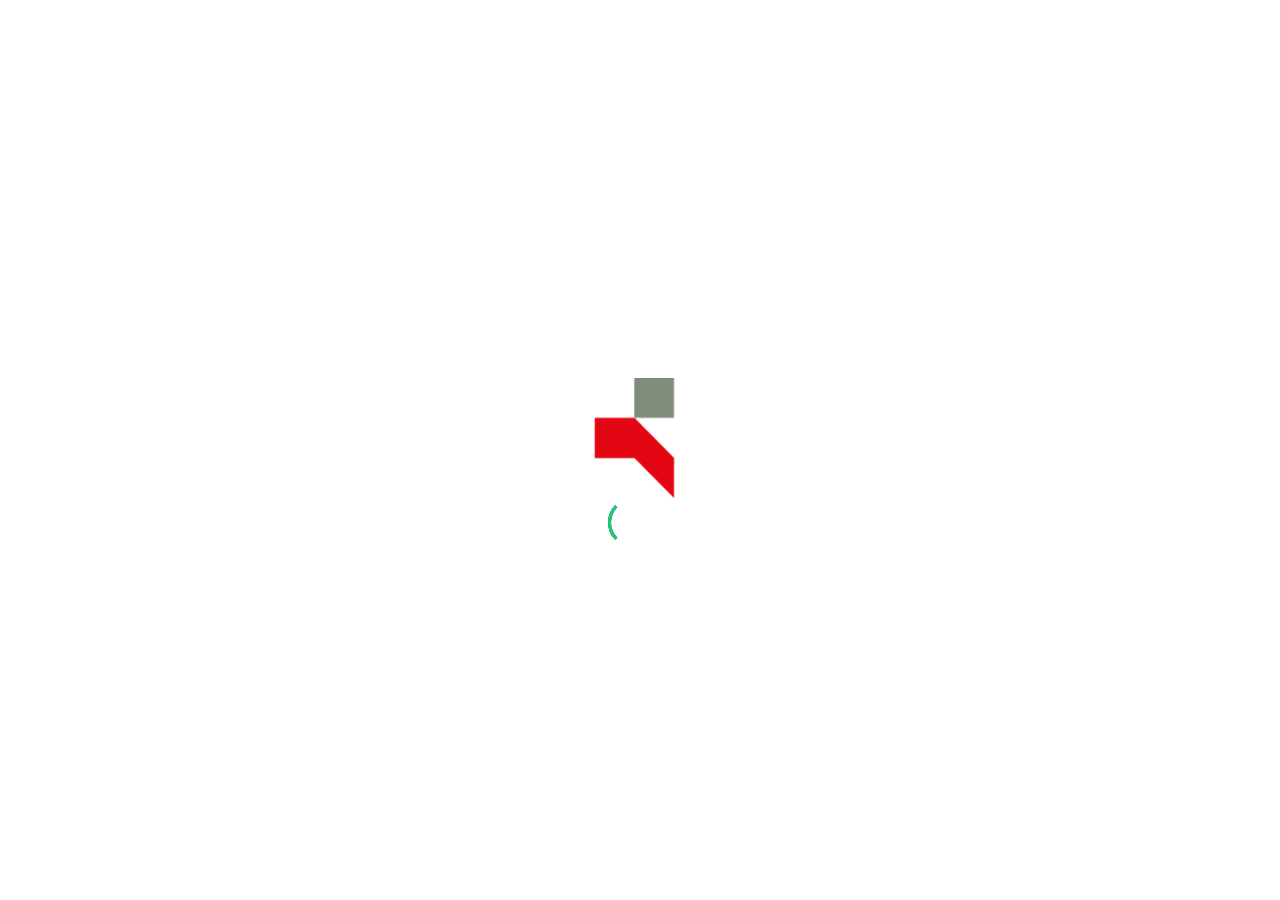
==== commit aaac6e2a: "." ====
--- a/dev/index.html
+++ b/dev/index.html
@@ -1 +1 @@
-<!DOCTYPE html><html lang="en"><head><meta charset="utf-8"><meta http-equiv="X-UA-Compatible" content="IE=edge"><meta name="viewport" content="width=device-width,initial-scale=1,maximum-scale=1"><link rel="stylesheet" type="text/css" href="/loader.css"><link rel="icon" href="/favicon.ico"><link rel="stylesheet" href="https://cdnjs.cloudflare.com/ajax/libs/font-awesome/6.0.0/css/all.min.css" crossorigin="anonymous"><link href="https://fonts.googleapis.com/css2?family=Poppins:ital,wght@0,300;0,400;0,500;0,600;1,400&display=swap" rel="stylesheet"><title>RANHILL</title><link href="/css/chunk-03ecb1c4.260690ee.css" rel="prefetch"><link href="/css/chunk-05d6237e.71433089.css" rel="prefetch"><link href="/css/chunk-06770cbf.729e49d7.css" rel="prefetch"><link href="/css/chunk-07aac7b1.ab89e4b3.css" rel="prefetch"><link href="/css/chunk-0ba16ef6.c146b3fc.css" rel="prefetch"><link href="/css/chunk-110f6eea.3025764c.css" rel="prefetch"><link href="/css/chunk-127227ec.64ab61eb.css" rel="prefetch"><link href="/css/chunk-148cdbd4.ab89e4b3.css" rel="prefetch"><link href="/css/chunk-160bb21f.a2921c3e.css" rel="prefetch"><link href="/css/chunk-178dfb83.c356e072.css" rel="prefetch"><link href="/css/chunk-179b18a7.2e6e841d.css" rel="prefetch"><link href="/css/chunk-198aeab0.7c510acf.css" rel="prefetch"><link href="/css/chunk-1a415839.022b3b2d.css" rel="prefetch"><link href="/css/chunk-1b31fbc4.f773d3e7.css" rel="prefetch"><link href="/css/chunk-1ca1a880.d22d9204.css" rel="prefetch"><link href="/css/chunk-2355fd8a.7d46bb4c.css" rel="prefetch"><link href="/css/chunk-24d49e5a.d8c78e6c.css" rel="prefetch"><link href="/css/chunk-2e875005.1e9f063c.css" rel="prefetch"><link href="/css/chunk-30ff8ad4.8272717d.css" rel="prefetch"><link href="/css/chunk-3236db18.ddc5e78e.css" rel="prefetch"><link href="/css/chunk-35d09354.417ec0cc.css" rel="prefetch"><link href="/css/chunk-390c6b6b.23cd5af6.css" rel="prefetch"><link href="/css/chunk-39e95a2c.aeca7db2.css" rel="prefetch"><link href="/css/chunk-3f7c06d8.782434bb.css" rel="prefetch"><link href="/css/chunk-435533f0.fb41c150.css" rel="prefetch"><link href="/css/chunk-44751c38.a828943c.css" rel="prefetch"><link href="/css/chunk-4c1d3210.a9260ce9.css" rel="prefetch"><link href="/css/chunk-52c52418.fb08891b.css" rel="prefetch"><link href="/css/chunk-58c81aa1.3e3825b8.css" rel="prefetch"><link href="/css/chunk-673f908b.973eef01.css" rel="prefetch"><link href="/css/chunk-6934a207.6c42f71d.css" rel="prefetch"><link href="/css/chunk-6e8ed80b.59fa33c9.css" rel="prefetch"><link href="/css/chunk-70ae999c.42703868.css" rel="prefetch"><link href="/css/chunk-733ad7d5.ec0c1c99.css" rel="prefetch"><link href="/css/chunk-777c7d09.2e6e841d.css" rel="prefetch"><link href="/css/chunk-790e5ab4.c7137c7c.css" rel="prefetch"><link href="/css/chunk-7cc65ef8.118358fb.css" rel="prefetch"><link href="/css/chunk-891302b8.492509be.css" rel="prefetch"><link href="/css/chunk-9a2e267e.85ed22c4.css" rel="prefetch"><link href="/css/chunk-9ca20136.7b797d7b.css" rel="prefetch"><link href="/css/chunk-af31b2ae.3e3825b8.css" rel="prefetch"><link href="/css/chunk-b709aaae.f36eccb7.css" rel="prefetch"><link href="/css/chunk-b881814e.2e6e841d.css" rel="prefetch"><link href="/css/chunk-b8921f18.005cae42.css" rel="prefetch"><link href="/css/chunk-d2fe1882.01c46d05.css" rel="prefetch"><link href="/css/chunk-ddd0a8fa.6bf59165.css" rel="prefetch"><link href="/css/chunk-e19f2c1c.d17dad1d.css" rel="prefetch"><link href="/js/chunk-03ecb1c4.d60ad6bf.js" rel="prefetch"><link href="/js/chunk-05d6237e.ffaaebe8.js" rel="prefetch"><link href="/js/chunk-06770cbf.7de17433.js" rel="prefetch"><link href="/js/chunk-07aac7b1.cc33c944.js" rel="prefetch"><link href="/js/chunk-0ba16ef6.06ba91e3.js" rel="prefetch"><link href="/js/chunk-110f6eea.30cc268a.js" rel="prefetch"><link href="/js/chunk-127227ec.dcae92b0.js" rel="prefetch"><link href="/js/chunk-148cdbd4.57b6c246.js" rel="prefetch"><link href="/js/chunk-160bb21f.0d377065.js" rel="prefetch"><link href="/js/chunk-178dfb83.2232e7b7.js" rel="prefetch"><link href="/js/chunk-179b18a7.9a9a5b9d.js" rel="prefetch"><link href="/js/chunk-18f2ad66.2487ccb2.js" rel="prefetch"><link href="/js/chunk-18f37820.0db5993f.js" rel="prefetch"><link href="/js/chunk-198aeab0.93be19cb.js" rel="prefetch"><link href="/js/chunk-1a415839.d2598322.js" rel="prefetch"><link href="/js/chunk-1a746d4a.dd40b6c6.js" rel="prefetch"><link href="/js/chunk-1b31fbc4.3e276177.js" rel="prefetch"><link href="/js/chunk-1ca1a880.13b84cdd.js" rel="prefetch"><link href="/js/chunk-2355fd8a.9dc04153.js" rel="prefetch"><link href="/js/chunk-24d49e5a.3431355a.js" rel="prefetch"><link href="/js/chunk-2d0aa566.05207399.js" rel="prefetch"><link href="/js/chunk-2d0abe09.b624ef4e.js" rel="prefetch"><link href="/js/chunk-2d0aed27.b1f13cc4.js" rel="prefetch"><link href="/js/chunk-2d0b28ca.ec06229b.js" rel="prefetch"><link href="/js/chunk-2d0b2954.a2c38927.js" rel="prefetch"><link href="/js/chunk-2d0b39cb.119cf414.js" rel="prefetch"><link href="/js/chunk-2d0b6719.005c22be.js" rel="prefetch"><link href="/js/chunk-2d0b8ddc.a29aff2f.js" rel="prefetch"><link href="/js/chunk-2d0b919c.685f4527.js" rel="prefetch"><link href="/js/chunk-2d0ba1c4.4333753f.js" rel="prefetch"><link href="/js/chunk-2d0ba462.e46ebbcc.js" rel="prefetch"><link href="/js/chunk-2d0ba757.f46a2a88.js" rel="prefetch"><link href="/js/chunk-2d0bae13.754ec230.js" rel="prefetch"><link href="/js/chunk-2d0bd263.06ee1d8d.js" rel="prefetch"><link href="/js/chunk-2d0c4c35.b2000732.js" rel="prefetch"><link href="/js/chunk-2d0c7ce7.8155f228.js" rel="prefetch"><link href="/js/chunk-2d0c8069.02d17e1c.js" rel="prefetch"><link href="/js/chunk-2d0c89cb.688a4829.js" rel="prefetch"><link href="/js/chunk-2d0c8c20.593c5343.js" rel="prefetch"><link href="/js/chunk-2d0c9347.124b1f70.js" rel="prefetch"><link href="/js/chunk-2d0cbc5a.8de8096f.js" rel="prefetch"><link href="/js/chunk-2d0ced80.f0d0e439.js" rel="prefetch"><link href="/js/chunk-2d0cfae2.7daa9955.js" rel="prefetch"><link href="/js/chunk-2d0d2ae8.5f268d76.js" rel="prefetch"><link href="/js/chunk-2d0d30f4.5a922444.js" rel="prefetch"><link href="/js/chunk-2d0d3a96.ae4dfda1.js" rel="prefetch"><link href="/js/chunk-2d0d3c19.f3f12f68.js" rel="prefetch"><link href="/js/chunk-2d0d3fb6.6655cb24.js" rel="prefetch"><link href="/js/chunk-2d0d61dc.3d89e9a8.js" rel="prefetch"><link href="/js/chunk-2d0db867.beddc076.js" rel="prefetch"><link href="/js/chunk-2d0de343.abc50430.js" rel="prefetch"><link href="/js/chunk-2d0de940.15c9b0f2.js" rel="prefetch"><link href="/js/chunk-2d0e1459.7831a556.js" rel="prefetch"><link href="/js/chunk-2d0e59b3.09d046a8.js" rel="prefetch"><link href="/js/chunk-2d0e998d.ad64ce4a.js" rel="prefetch"><link href="/js/chunk-2d216214.259cecad.js" rel="prefetch"><link href="/js/chunk-2d216257.69e90091.js" rel="prefetch"><link href="/js/chunk-2d217318.599ae474.js" rel="prefetch"><link href="/js/chunk-2d217c5f.ce4b41f6.js" rel="prefetch"><link href="/js/chunk-2d21ace6.d151709a.js" rel="prefetch"><link href="/js/chunk-2d21b4cb.dae875c9.js" rel="prefetch"><link href="/js/chunk-2d21e3c8.debc26f0.js" rel="prefetch"><link href="/js/chunk-2d222d05.8f06262c.js" rel="prefetch"><link href="/js/chunk-2d224d0e.16e85978.js" rel="prefetch"><link href="/js/chunk-2d2254d0.84d24198.js" rel="prefetch"><link href="/js/chunk-2d2259b9.e831d10e.js" rel="prefetch"><link href="/js/chunk-2d2266fa.c4787ad0.js" rel="prefetch"><link href="/js/chunk-2d226ccb.6bfb64f5.js" rel="prefetch"><link href="/js/chunk-2d228ff3.95312c51.js" rel="prefetch"><link href="/js/chunk-2d2299c9.eff2f5f2.js" rel="prefetch"><link href="/js/chunk-2d22cc61.a6c76a1a.js" rel="prefetch"><link href="/js/chunk-2d22d0a1.4067e2eb.js" rel="prefetch"><link href="/js/chunk-2d230321.57cdf2eb.js" rel="prefetch"><link href="/js/chunk-2d230445.755d5ebd.js" rel="prefetch"><link href="/js/chunk-2d237151.533ed2d1.js" rel="prefetch"><link href="/js/chunk-2d238295.75d793dc.js" rel="prefetch"><link href="/js/chunk-2e875005.31930326.js" rel="prefetch"><link href="/js/chunk-30f9c660.a75426ef.js" rel="prefetch"><link href="/js/chunk-30ff8ad4.58dc1436.js" rel="prefetch"><link href="/js/chunk-3236db18.ec442583.js" rel="prefetch"><link href="/js/chunk-3465fcdc.c9b434c8.js" rel="prefetch"><link href="/js/chunk-359168a8.5a66680e.js" rel="prefetch"><link href="/js/chunk-35d09354.14cbfce1.js" rel="prefetch"><link href="/js/chunk-37b8d9d4.b94788d7.js" rel="prefetch"><link href="/js/chunk-390c6b6b.78363cfd.js" rel="prefetch"><link href="/js/chunk-39e95a2c.e5cc638b.js" rel="prefetch"><link href="/js/chunk-3b00b17d.ffbba97d.js" rel="prefetch"><link href="/js/chunk-3f7c06d8.0bc57e3c.js" rel="prefetch"><link href="/js/chunk-402bd283.656e255b.js" rel="prefetch"><link href="/js/chunk-435533f0.7e395b0e.js" rel="prefetch"><link href="/js/chunk-44751c38.1476b5b5.js" rel="prefetch"><link href="/js/chunk-47ae8bea.41c0903a.js" rel="prefetch"><link href="/js/chunk-4c1d3210.3a7d9ed3.js" rel="prefetch"><link href="/js/chunk-52c52418.87268f0c.js" rel="prefetch"><link href="/js/chunk-58c81aa1.2dad254a.js" rel="prefetch"><link href="/js/chunk-673f908b.c94c89c9.js" rel="prefetch"><link href="/js/chunk-6934a207.6d8c076c.js" rel="prefetch"><link href="/js/chunk-6e8ed80b.e80f062f.js" rel="prefetch"><link href="/js/chunk-6ed52977.da3e84e3.js" rel="prefetch"><link href="/js/chunk-70ae999c.eda5810b.js" rel="prefetch"><link href="/js/chunk-73263c9f.a4776e99.js" rel="prefetch"><link href="/js/chunk-733ad7d5.cf69e432.js" rel="prefetch"><link href="/js/chunk-777c7d09.f41a94d1.js" rel="prefetch"><link href="/js/chunk-790e5ab4.d4cd9d71.js" rel="prefetch"><link href="/js/chunk-7cc65ef8.3d9bb814.js" rel="prefetch"><link href="/js/chunk-7ccf4098.e66bce88.js" rel="prefetch"><link href="/js/chunk-82057316.eb8380c0.js" rel="prefetch"><link href="/js/chunk-891302b8.83edc64e.js" rel="prefetch"><link href="/js/chunk-8bd0957e.398c4612.js" rel="prefetch"><link href="/js/chunk-9a2e267e.22f3f951.js" rel="prefetch"><link href="/js/chunk-9ca20136.618088a8.js" rel="prefetch"><link href="/js/chunk-af31b2ae.2c5631fb.js" rel="prefetch"><link href="/js/chunk-b709aaae.54337431.js" rel="prefetch"><link href="/js/chunk-b881814e.7c911fc7.js" rel="prefetch"><link href="/js/chunk-b8921f18.17f7e727.js" rel="prefetch"><link href="/js/chunk-cc333910.51f6a846.js" rel="prefetch"><link href="/js/chunk-d2fe1882.302f3a80.js" rel="prefetch"><link href="/js/chunk-d4159152.fab089bf.js" rel="prefetch"><link href="/js/chunk-ddd0a8fa.bc2a8ab4.js" rel="prefetch"><link href="/js/chunk-e19f2c1c.ffceb874.js" rel="prefetch"><link href="/js/chunk-f97bc402.8240c5e8.js" rel="prefetch"><link href="/css/app.a037b772.css" rel="preload" as="style"><link href="/css/chunk-vendors.2bca5680.css" rel="preload" as="style"><link href="/js/app.f7d93f79.js" rel="preload" as="script"><link href="/js/chunk-vendors.0d0452e2.js" rel="preload" as="script"><link href="/css/chunk-vendors.2bca5680.css" rel="stylesheet"><link href="/css/app.a037b772.css" rel="stylesheet"></head><body><noscript><strong>Please enable Javascript to continue.</strong></noscript><div id="loading-bg"><div class="loading-logo"><img width="120px" src="/logo.png" alt="Logo"></div><div class="loading"><div class="effect-1 effects"></div><div class="effect-2 effects"></div><div class="effect-3 effects"></div></div></div><div id="app"></div><script src="/js/chunk-vendors.0d0452e2.js"></script><script src="/js/app.f7d93f79.js"></script></body></html>+<!DOCTYPE html><html lang="en"><head><meta charset="utf-8"><meta http-equiv="X-UA-Compatible" content="IE=edge"><meta name="viewport" content="width=device-width,initial-scale=1,maximum-scale=1"><link rel="stylesheet" type="text/css" href="/loader.css"><link rel="icon" href="/favicon.ico"><link rel="stylesheet" href="https://cdnjs.cloudflare.com/ajax/libs/font-awesome/6.0.0/css/all.min.css" crossorigin="anonymous"><link href="https://fonts.googleapis.com/css2?family=Poppins:ital,wght@0,300;0,400;0,500;0,600;1,400&display=swap" rel="stylesheet"><title>RANHILL</title><link href="/css/chunk-03ecb1c4.260690ee.css" rel="prefetch"><link href="/css/chunk-05d6237e.71433089.css" rel="prefetch"><link href="/css/chunk-06770cbf.729e49d7.css" rel="prefetch"><link href="/css/chunk-07aac7b1.ab89e4b3.css" rel="prefetch"><link href="/css/chunk-0ba16ef6.dea4cef4.css" rel="prefetch"><link href="/css/chunk-110f6eea.3025764c.css" rel="prefetch"><link href="/css/chunk-127227ec.64ab61eb.css" rel="prefetch"><link href="/css/chunk-148cdbd4.ab89e4b3.css" rel="prefetch"><link href="/css/chunk-160bb21f.a2921c3e.css" rel="prefetch"><link href="/css/chunk-178dfb83.c356e072.css" rel="prefetch"><link href="/css/chunk-179b18a7.2e6e841d.css" rel="prefetch"><link href="/css/chunk-198aeab0.7c510acf.css" rel="prefetch"><link href="/css/chunk-1a415839.022b3b2d.css" rel="prefetch"><link href="/css/chunk-1b31fbc4.fdb3ec4f.css" rel="prefetch"><link href="/css/chunk-1ca1a880.d22d9204.css" rel="prefetch"><link href="/css/chunk-2355fd8a.7d46bb4c.css" rel="prefetch"><link href="/css/chunk-24d49e5a.d8c78e6c.css" rel="prefetch"><link href="/css/chunk-2e875005.1e9f063c.css" rel="prefetch"><link href="/css/chunk-30ff8ad4.8272717d.css" rel="prefetch"><link href="/css/chunk-3236db18.558dd68f.css" rel="prefetch"><link href="/css/chunk-35d09354.417ec0cc.css" rel="prefetch"><link href="/css/chunk-390c6b6b.23cd5af6.css" rel="prefetch"><link href="/css/chunk-39e95a2c.aeca7db2.css" rel="prefetch"><link href="/css/chunk-3f7c06d8.0d4ed876.css" rel="prefetch"><link href="/css/chunk-435533f0.fb41c150.css" rel="prefetch"><link href="/css/chunk-44751c38.a828943c.css" rel="prefetch"><link href="/css/chunk-4c1d3210.a9260ce9.css" rel="prefetch"><link href="/css/chunk-52c52418.fb08891b.css" rel="prefetch"><link href="/css/chunk-58c81aa1.3e3825b8.css" rel="prefetch"><link href="/css/chunk-673f908b.973eef01.css" rel="prefetch"><link href="/css/chunk-6934a207.ef5fa15c.css" rel="prefetch"><link href="/css/chunk-6e8ed80b.59fa33c9.css" rel="prefetch"><link href="/css/chunk-70ae999c.42703868.css" rel="prefetch"><link href="/css/chunk-733ad7d5.ec0c1c99.css" rel="prefetch"><link href="/css/chunk-777c7d09.2e6e841d.css" rel="prefetch"><link href="/css/chunk-790e5ab4.c7137c7c.css" rel="prefetch"><link href="/css/chunk-7cc65ef8.118358fb.css" rel="prefetch"><link href="/css/chunk-891302b8.492509be.css" rel="prefetch"><link href="/css/chunk-9a2e267e.6fd87e90.css" rel="prefetch"><link href="/css/chunk-9ca20136.7b797d7b.css" rel="prefetch"><link href="/css/chunk-af31b2ae.3e3825b8.css" rel="prefetch"><link href="/css/chunk-b709aaae.f36eccb7.css" rel="prefetch"><link href="/css/chunk-b881814e.2e6e841d.css" rel="prefetch"><link href="/css/chunk-b8921f18.005cae42.css" rel="prefetch"><link href="/css/chunk-d2fe1882.01c46d05.css" rel="prefetch"><link href="/css/chunk-ddd0a8fa.6bf59165.css" rel="prefetch"><link href="/css/chunk-e19f2c1c.d17dad1d.css" rel="prefetch"><link href="/js/chunk-03ecb1c4.d60ad6bf.js" rel="prefetch"><link href="/js/chunk-05d6237e.ffaaebe8.js" rel="prefetch"><link href="/js/chunk-06770cbf.7de17433.js" rel="prefetch"><link href="/js/chunk-07aac7b1.cc33c944.js" rel="prefetch"><link href="/js/chunk-0ba16ef6.6e889ff1.js" rel="prefetch"><link href="/js/chunk-110f6eea.30cc268a.js" rel="prefetch"><link href="/js/chunk-127227ec.dcae92b0.js" rel="prefetch"><link href="/js/chunk-148cdbd4.57b6c246.js" rel="prefetch"><link href="/js/chunk-160bb21f.0d377065.js" rel="prefetch"><link href="/js/chunk-178dfb83.2232e7b7.js" rel="prefetch"><link href="/js/chunk-179b18a7.9a9a5b9d.js" rel="prefetch"><link href="/js/chunk-18f2ad66.2487ccb2.js" rel="prefetch"><link href="/js/chunk-18f37820.0db5993f.js" rel="prefetch"><link href="/js/chunk-198aeab0.93be19cb.js" rel="prefetch"><link href="/js/chunk-1a415839.d2598322.js" rel="prefetch"><link href="/js/chunk-1a746d4a.dd40b6c6.js" rel="prefetch"><link href="/js/chunk-1b31fbc4.a65522da.js" rel="prefetch"><link href="/js/chunk-1ca1a880.13b84cdd.js" rel="prefetch"><link href="/js/chunk-2355fd8a.9dc04153.js" rel="prefetch"><link href="/js/chunk-24d49e5a.3431355a.js" rel="prefetch"><link href="/js/chunk-2d0aa566.05207399.js" rel="prefetch"><link href="/js/chunk-2d0abe09.b624ef4e.js" rel="prefetch"><link href="/js/chunk-2d0aed27.b1f13cc4.js" rel="prefetch"><link href="/js/chunk-2d0b28ca.ec06229b.js" rel="prefetch"><link href="/js/chunk-2d0b2954.a2c38927.js" rel="prefetch"><link href="/js/chunk-2d0b39cb.119cf414.js" rel="prefetch"><link href="/js/chunk-2d0b6719.005c22be.js" rel="prefetch"><link href="/js/chunk-2d0b8ddc.a29aff2f.js" rel="prefetch"><link href="/js/chunk-2d0b919c.685f4527.js" rel="prefetch"><link href="/js/chunk-2d0ba1c4.4333753f.js" rel="prefetch"><link href="/js/chunk-2d0ba462.e46ebbcc.js" rel="prefetch"><link href="/js/chunk-2d0ba757.f46a2a88.js" rel="prefetch"><link href="/js/chunk-2d0bae13.754ec230.js" rel="prefetch"><link href="/js/chunk-2d0bd263.06ee1d8d.js" rel="prefetch"><link href="/js/chunk-2d0c4c35.b2000732.js" rel="prefetch"><link href="/js/chunk-2d0c7ce7.8155f228.js" rel="prefetch"><link href="/js/chunk-2d0c8069.02d17e1c.js" rel="prefetch"><link href="/js/chunk-2d0c89cb.688a4829.js" rel="prefetch"><link href="/js/chunk-2d0c8c20.593c5343.js" rel="prefetch"><link href="/js/chunk-2d0c9347.124b1f70.js" rel="prefetch"><link href="/js/chunk-2d0cbc5a.8de8096f.js" rel="prefetch"><link href="/js/chunk-2d0ced80.f0d0e439.js" rel="prefetch"><link href="/js/chunk-2d0cfae2.7daa9955.js" rel="prefetch"><link href="/js/chunk-2d0d2ae8.5f268d76.js" rel="prefetch"><link href="/js/chunk-2d0d30f4.5a922444.js" rel="prefetch"><link href="/js/chunk-2d0d3a96.ae4dfda1.js" rel="prefetch"><link href="/js/chunk-2d0d3c19.f3f12f68.js" rel="prefetch"><link href="/js/chunk-2d0d3fb6.6655cb24.js" rel="prefetch"><link href="/js/chunk-2d0d61dc.3d89e9a8.js" rel="prefetch"><link href="/js/chunk-2d0db867.beddc076.js" rel="prefetch"><link href="/js/chunk-2d0de343.abc50430.js" rel="prefetch"><link href="/js/chunk-2d0de940.15c9b0f2.js" rel="prefetch"><link href="/js/chunk-2d0e1459.7831a556.js" rel="prefetch"><link href="/js/chunk-2d0e59b3.09d046a8.js" rel="prefetch"><link href="/js/chunk-2d0e998d.ad64ce4a.js" rel="prefetch"><link href="/js/chunk-2d216214.259cecad.js" rel="prefetch"><link href="/js/chunk-2d216257.69e90091.js" rel="prefetch"><link href="/js/chunk-2d217318.599ae474.js" rel="prefetch"><link href="/js/chunk-2d217c5f.ce4b41f6.js" rel="prefetch"><link href="/js/chunk-2d21ace6.d151709a.js" rel="prefetch"><link href="/js/chunk-2d21b4cb.dae875c9.js" rel="prefetch"><link href="/js/chunk-2d21e3c8.debc26f0.js" rel="prefetch"><link href="/js/chunk-2d222d05.8f06262c.js" rel="prefetch"><link href="/js/chunk-2d224d0e.16e85978.js" rel="prefetch"><link href="/js/chunk-2d2254d0.84d24198.js" rel="prefetch"><link href="/js/chunk-2d2259b9.e831d10e.js" rel="prefetch"><link href="/js/chunk-2d2266fa.c4787ad0.js" rel="prefetch"><link href="/js/chunk-2d226ccb.6bfb64f5.js" rel="prefetch"><link href="/js/chunk-2d228ff3.95312c51.js" rel="prefetch"><link href="/js/chunk-2d2299c9.eff2f5f2.js" rel="prefetch"><link href="/js/chunk-2d22cc61.a6c76a1a.js" rel="prefetch"><link href="/js/chunk-2d22d0a1.4067e2eb.js" rel="prefetch"><link href="/js/chunk-2d230321.57cdf2eb.js" rel="prefetch"><link href="/js/chunk-2d230445.755d5ebd.js" rel="prefetch"><link href="/js/chunk-2d237151.533ed2d1.js" rel="prefetch"><link href="/js/chunk-2d238295.75d793dc.js" rel="prefetch"><link href="/js/chunk-2e875005.31930326.js" rel="prefetch"><link href="/js/chunk-30f9c660.a75426ef.js" rel="prefetch"><link href="/js/chunk-30ff8ad4.58dc1436.js" rel="prefetch"><link href="/js/chunk-3236db18.2621c742.js" rel="prefetch"><link href="/js/chunk-3465fcdc.c9b434c8.js" rel="prefetch"><link href="/js/chunk-359168a8.5a66680e.js" rel="prefetch"><link href="/js/chunk-35d09354.14cbfce1.js" rel="prefetch"><link href="/js/chunk-37b8d9d4.b94788d7.js" rel="prefetch"><link href="/js/chunk-390c6b6b.78363cfd.js" rel="prefetch"><link href="/js/chunk-39e95a2c.e5cc638b.js" rel="prefetch"><link href="/js/chunk-3b00b17d.ffbba97d.js" rel="prefetch"><link href="/js/chunk-3f7c06d8.f2565d9e.js" rel="prefetch"><link href="/js/chunk-402bd283.656e255b.js" rel="prefetch"><link href="/js/chunk-435533f0.7e395b0e.js" rel="prefetch"><link href="/js/chunk-44751c38.1476b5b5.js" rel="prefetch"><link href="/js/chunk-47ae8bea.41c0903a.js" rel="prefetch"><link href="/js/chunk-4c1d3210.3a7d9ed3.js" rel="prefetch"><link href="/js/chunk-52c52418.87268f0c.js" rel="prefetch"><link href="/js/chunk-58c81aa1.2961a015.js" rel="prefetch"><link href="/js/chunk-673f908b.c94c89c9.js" rel="prefetch"><link href="/js/chunk-6934a207.ace85336.js" rel="prefetch"><link href="/js/chunk-6e8ed80b.e80f062f.js" rel="prefetch"><link href="/js/chunk-6ed52977.da3e84e3.js" rel="prefetch"><link href="/js/chunk-70ae999c.eda5810b.js" rel="prefetch"><link href="/js/chunk-73263c9f.a4776e99.js" rel="prefetch"><link href="/js/chunk-733ad7d5.cf69e432.js" rel="prefetch"><link href="/js/chunk-777c7d09.f41a94d1.js" rel="prefetch"><link href="/js/chunk-790e5ab4.d4cd9d71.js" rel="prefetch"><link href="/js/chunk-7cc65ef8.3d9bb814.js" rel="prefetch"><link href="/js/chunk-7ccf4098.e66bce88.js" rel="prefetch"><link href="/js/chunk-82057316.eb8380c0.js" rel="prefetch"><link href="/js/chunk-891302b8.83edc64e.js" rel="prefetch"><link href="/js/chunk-8bd0957e.398c4612.js" rel="prefetch"><link href="/js/chunk-9a2e267e.200aa7b7.js" rel="prefetch"><link href="/js/chunk-9ca20136.618088a8.js" rel="prefetch"><link href="/js/chunk-af31b2ae.c908637d.js" rel="prefetch"><link href="/js/chunk-b709aaae.54337431.js" rel="prefetch"><link href="/js/chunk-b881814e.7c911fc7.js" rel="prefetch"><link href="/js/chunk-b8921f18.17f7e727.js" rel="prefetch"><link href="/js/chunk-cc333910.51f6a846.js" rel="prefetch"><link href="/js/chunk-d2fe1882.302f3a80.js" rel="prefetch"><link href="/js/chunk-d4159152.fab089bf.js" rel="prefetch"><link href="/js/chunk-ddd0a8fa.bc2a8ab4.js" rel="prefetch"><link href="/js/chunk-e19f2c1c.ffceb874.js" rel="prefetch"><link href="/js/chunk-f97bc402.8240c5e8.js" rel="prefetch"><link href="/css/app.a037b772.css" rel="preload" as="style"><link href="/css/chunk-vendors.2bca5680.css" rel="preload" as="style"><link href="/js/app.ed6092af.js" rel="preload" as="script"><link href="/js/chunk-vendors.0d0452e2.js" rel="preload" as="script"><link href="/css/chunk-vendors.2bca5680.css" rel="stylesheet"><link href="/css/app.a037b772.css" rel="stylesheet"></head><body><noscript><strong>Please enable Javascript to continue.</strong></noscript><div id="loading-bg"><div class="loading-logo"><img width="120px" src="/logo.png" alt="Logo"></div><div class="loading"><div class="effect-1 effects"></div><div class="effect-2 effects"></div><div class="effect-3 effects"></div></div></div><div id="app"></div><script src="/js/chunk-vendors.0d0452e2.js"></script><script src="/js/app.ed6092af.js"></script></body></html>
